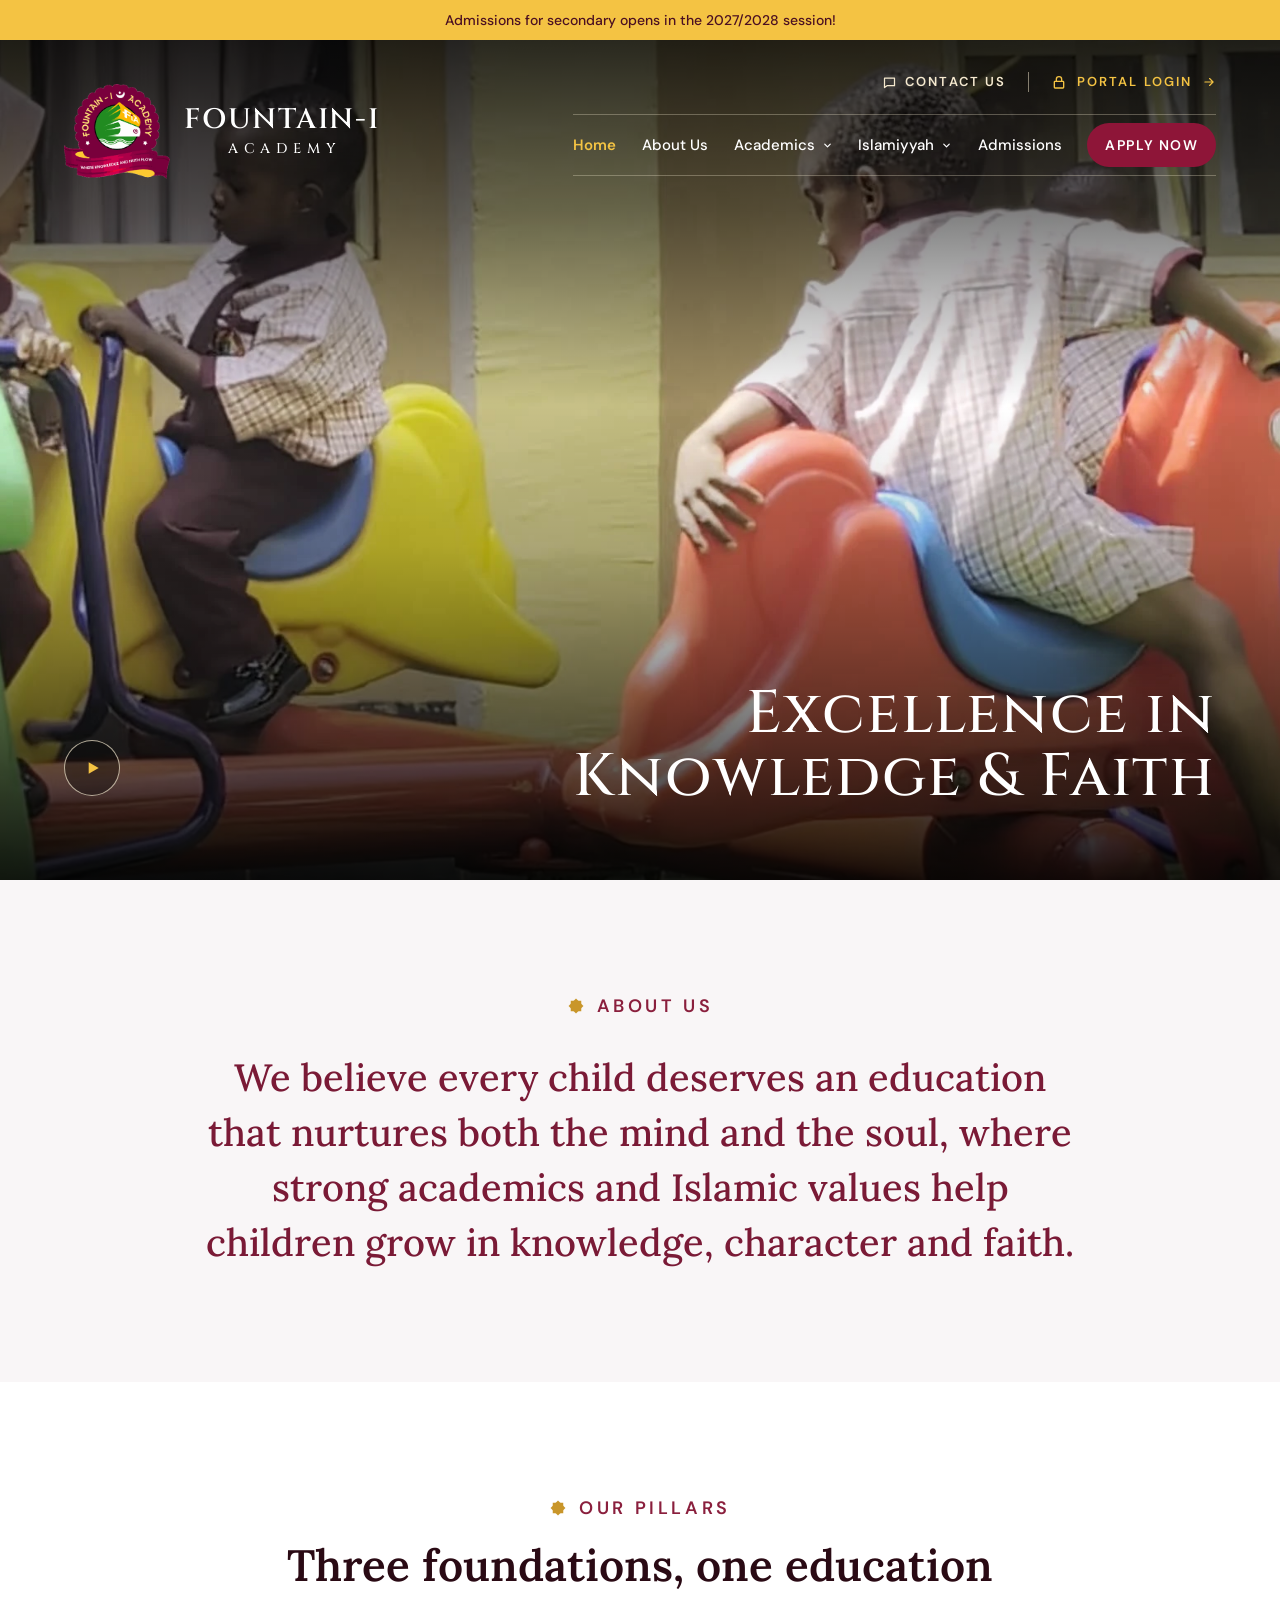
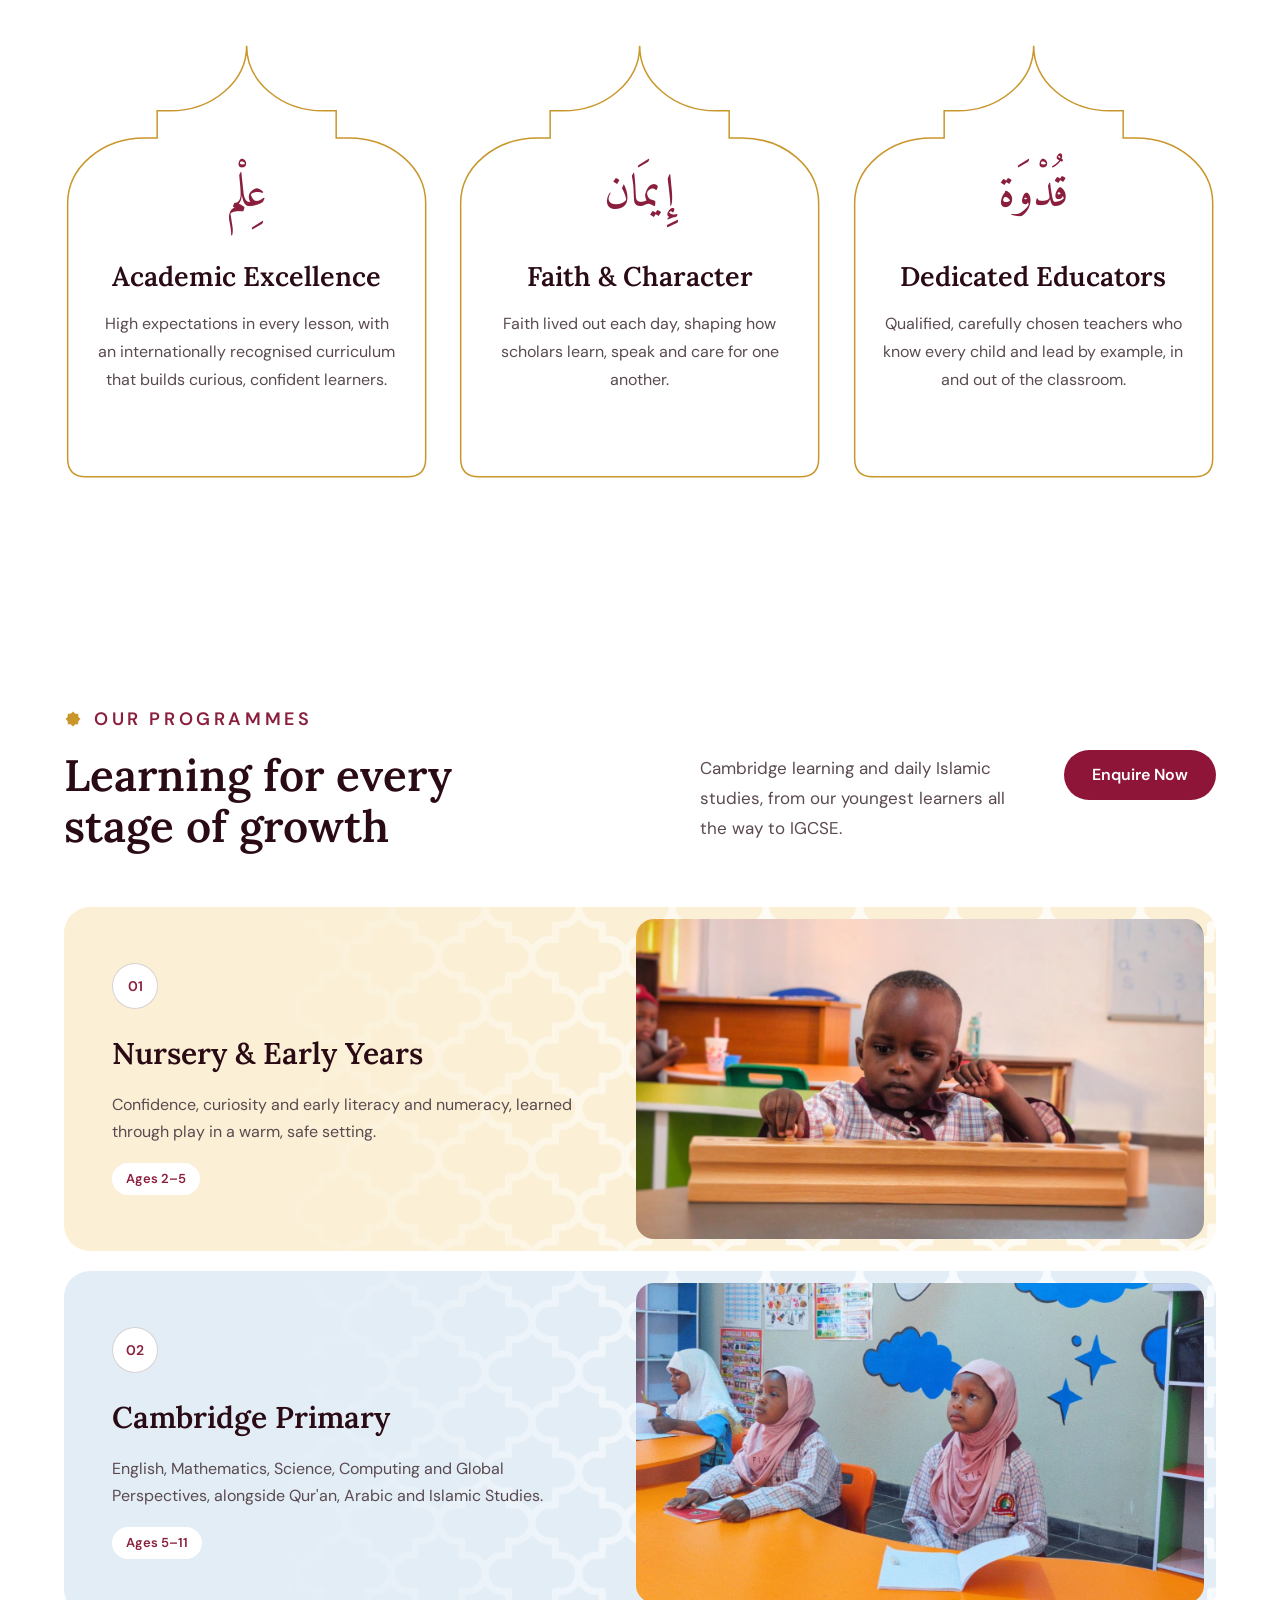
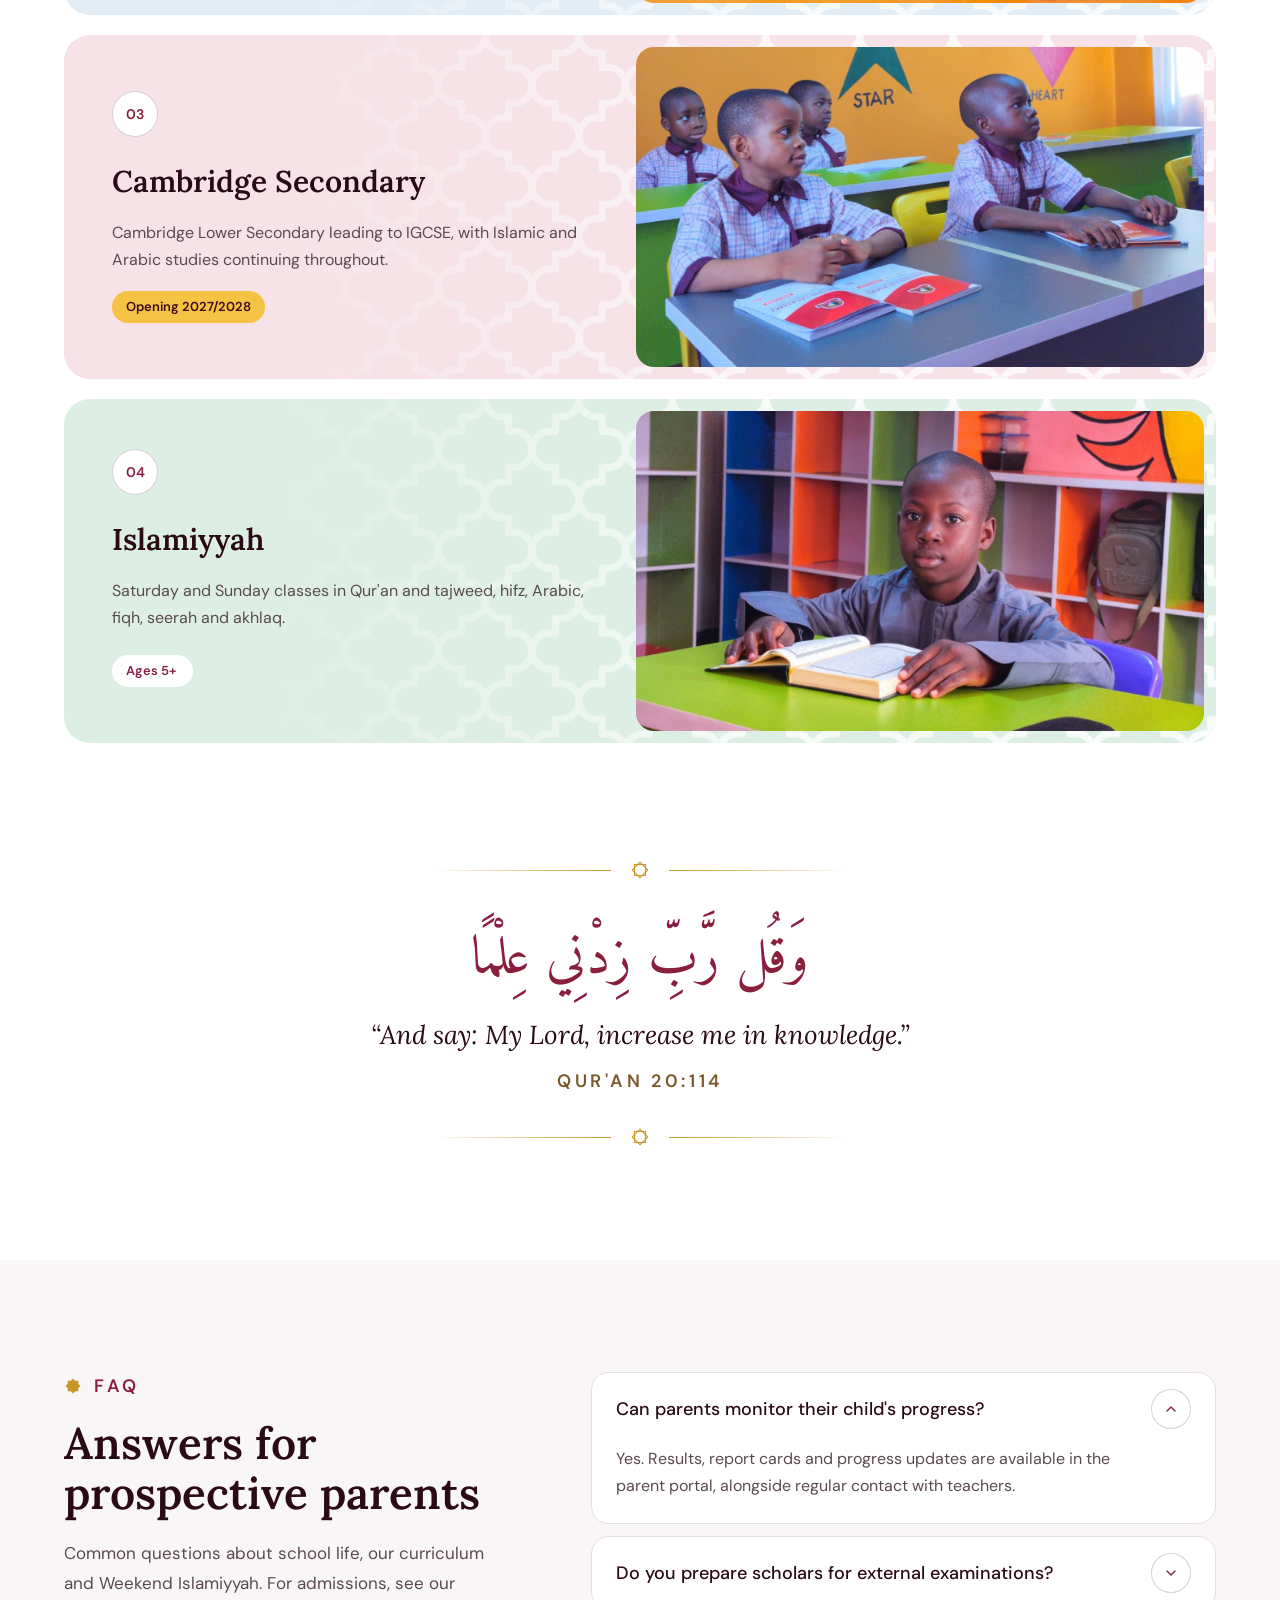
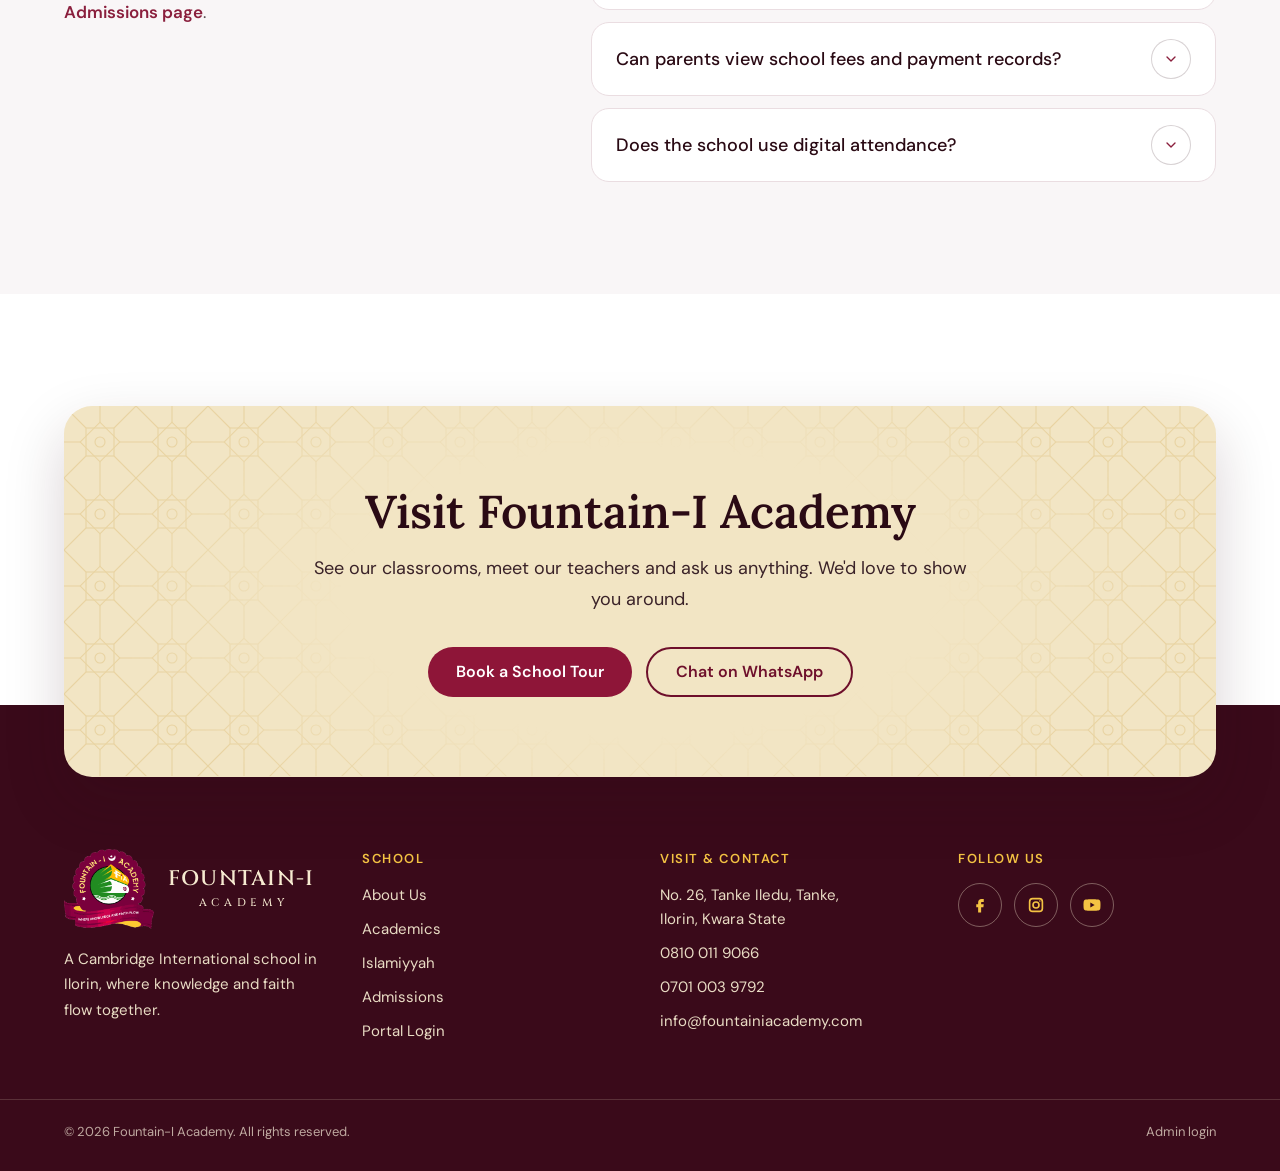
==== index.html @ 5747d359 "Use "scholars" instead of "pupils" across the site Co-Authored-By: Claude Opus 5.5 <noreply@anthropi" ====
<!doctype html>
<html lang="en">
<head>
<meta charset="utf-8">
<meta name="viewport" content="width=device-width, initial-scale=1">
<title>Fountain-I Academy | Cambridge &amp; Islamic School in Ilorin</title>
<meta name="description" content="A Cambridge International school in Tanke Iledu, Ilorin, where strong academics and Islamic values grow together. Nursery, Primary and Weekend Islamiyyah, with Secondary opening in 2027/2028.">
<meta property="og:title" content="Fountain-I Academy | Cambridge &amp; Islamic School in Ilorin">
<meta property="og:description" content="A Cambridge International school in Tanke Iledu, Ilorin, where strong academics and Islamic values grow together. Nursery, Primary and Weekend Islamiyyah, with Secondary opening in 2027/2028.">
<meta property="og:image" content="assets/img/og.jpg?v=8ab960b6">
<meta name="theme-color" content="#3A0A1A">
<link rel="icon" type="image/png" href="assets/img/favicon.png?v=2ff5b57e">
<link rel="preconnect" href="https://fonts.googleapis.com"><link rel="preconnect" href="https://fonts.gstatic.com" crossorigin><link href="https://fonts.googleapis.com/css2?family=Amiri:wght@400;700&amp;family=Cinzel:wght@500;600&amp;family=DM+Sans:wght@400;500;600&amp;family=Lora:ital,wght@0,500;0,600;1,500&amp;display=swap" rel="stylesheet">
<link rel="stylesheet" href="css/styles.css?v=ddf96d75">
</head>
<body>
<a class="skip" href="#main">Skip to content</a>
<div style="width:100%;font-size:17px;line-height:1.6">

<section class="hero" style="min-height:880px;display:flex;flex-direction:column">

<img fetchpriority="high" src="assets/img/hero.webp?v=c8df2e27" alt="Fountain-I Academy scholars playing in the school playground" style="position:absolute;inset:0;width:100%;height:100%;object-fit:cover;object-position:center 40%">
<video class="hero-gif" data-src="assets/video/hero.mp4?v=59853155" muted loop playsinline preload="none" aria-hidden="true" style="position:absolute;inset:0;width:100%;height:100%;object-fit:cover;object-position:center 40%"></video>
<div style="position:absolute;inset:0;background:linear-gradient(180deg,rgba(0,0,0,.88) 0%,rgba(0,0,0,.5) 24%,rgba(0,0,0,0) 46%,rgba(0,0,0,.12) 62%,rgba(0,0,0,.88) 100%)"></div>

<div class="topstrip" style="position:relative;background:#F4C343;color:#4B1022;font-size:14px;font-weight:500;padding:9px 16px;text-align:center">Admissions for secondary opens in the 2027/2028 session!</div>

<header class="site-header" style="position:relative">
<div style="max-width:1600px;margin:0 auto;padding:22px clamp(24px,5vw,80px) 0;box-sizing:border-box;display:flex;flex-wrap:wrap;align-items:center;justify-content:space-between;gap:24px 56px">
<a href="index.html" aria-label="Fountain-I Academy home" class="brand" style="display:flex;align-items:center;gap:20px;flex:0 0 auto;text-decoration:none;position:relative;top:12px">
<img src="assets/img/logo.webp?v=bb27b5d8" alt="" style="height:120px;width:auto;display:block">
<span style="display:flex;flex-direction:column;align-items:center;font-family:'Cinzel',serif;line-height:1;color:#ffffff"><span style="font-size:34px;font-weight:600;letter-spacing:.06em">FOUNTAIN-I</span><span style="font-size:17px;font-weight:500;letter-spacing:.42em;margin:10px -.42em 0 0">ACADEMY</span></span>
</a>
<div class="hdr-right" style="flex:0 1 auto;min-width:0;display:flex;flex-direction:column">
<div style="display:flex;justify-content:flex-end;align-items:center;gap:22px">
<a href="admissions.html" style="display:inline-flex;align-items:center;gap:8px;min-height:40px;color:#F6EAD0;text-decoration:none;font-size:13px;font-weight:600;letter-spacing:.16em;text-transform:uppercase"><svg width="15" height="15" viewBox="0 0 24 24" fill="none" stroke="#F6EAD0" stroke-width="2" stroke-linecap="round" stroke-linejoin="round"><path d="M4 5h16v12H8l-4 3z"></path></svg>Contact Us</a>
<span style="width:1px;height:20px;background:rgba(246,234,208,.5)"></span>
<a href="#portal" data-portal style="display:inline-flex;align-items:center;gap:10px;min-height:40px;color:#F4C343;text-decoration:none;font-size:13px;font-weight:600;letter-spacing:.16em;text-transform:uppercase"><svg width="16" height="16" viewBox="0 0 24 24" fill="none" stroke="#F4C343" stroke-width="2" stroke-linecap="round"><rect x="5" y="11" width="14" height="10" rx="1"></rect><path d="M8 11V8a4 4 0 0 1 8 0v3"></path></svg>Portal Login<svg width="14" height="14" viewBox="0 0 24 24" fill="none" stroke="#F4C343" stroke-width="2" stroke-linecap="round" stroke-linejoin="round"><path d="M5 12h14M13 6l6 6-6 6"></path></svg></a>
</div>
<div style="width:100%;height:1px;background:rgba(246,234,208,.3);margin:12px 0 0"></div>
<nav class="mnav" aria-label="Main" style="display:flex;flex-wrap:wrap;justify-content:flex-end;align-items:center;gap:4px 40px;padding:6px 0">
<a href="index.html" aria-current="page" style="color:#F4C343;font-weight:600;font-size:17px">Home</a>
<a href="about.html" style="font-size:17px">About Us</a>
<div class="dd"><a href="academics.html" style="font-size:17px">Academics<svg width="11" height="11" viewBox="0 0 24 24" fill="none" stroke="currentColor" stroke-width="2.6" stroke-linecap="round" stroke-linejoin="round"><path d="M6 9l6 6 6-6"></path></svg></a><div class="dd-menu"><div><a href="academics.html#curriculum">Our Curriculum</a><a href="academics.html#early">Early Years</a><a href="academics.html#primary">Cambridge Primary</a><a href="academics.html#secondary">Cambridge Secondary</a><a href="academics.html#glance">Subjects at a Glance</a></div></div></div>
<div class="dd"><a href="islamiyyah.html" style="font-size:17px">Islamiyyah<svg width="11" height="11" viewBox="0 0 24 24" fill="none" stroke="currentColor" stroke-width="2.6" stroke-linecap="round" stroke-linejoin="round"><path d="M6 9l6 6 6-6"></path></svg></a><div class="dd-menu"><div><a href="islamiyyah.html#overview">Overview &amp; Curriculum</a><a href="islamiyyah.html#times">Times &amp; Levels</a><a href="islamiyyah.html#register">Register Your Child</a><a href="islamiyyah.html#faq">FAQs</a></div></div></div>
<a href="admissions.html" style="font-size:17px">Admissions</a>
<a href="admissions.html" style="display:inline-flex;align-items:center;min-height:44px;padding:0 24px;border-radius:999px;background:#8E1538;color:#ffffff;font-size:15px;font-weight:600;letter-spacing:.1em;text-transform:uppercase;border-bottom:none">Apply Now</a>
</nav>
<div style="width:100%;height:1px;background:rgba(246,234,208,.3)"></div>
</div>
</div>
<button class="menu-btn" type="button" aria-expanded="false" aria-controls="mobile-menu" aria-label="Open menu"><span></span><span></span><span></span></button>
<div class="mobile-menu" id="mobile-menu" hidden>
<nav aria-label="Mobile">
<a href="index.html">Home</a>
<a href="about.html">About Us</a>
<details><summary>Academics</summary>
<a href="academics.html">Academics overview</a>
<a href="academics.html#early">Early Years</a>
<a href="academics.html#primary">Cambridge Primary</a>
<a href="academics.html#secondary">Cambridge Secondary</a>
<a href="academics.html#glance">Subjects at a Glance</a>
</details>
<details><summary>Islamiyyah</summary>
<a href="islamiyyah.html">Weekend Islamiyyah</a>
<a href="islamiyyah.html#times">Times &amp; Levels</a>
<a href="islamiyyah.html#register">Register Your Child</a>
<a href="islamiyyah.html#faq">FAQs</a>
</details>
<a href="admissions.html">Admissions</a>
<a href="admissions.html#enquire">Contact Us</a>
</nav>
<div class="mm-foot">
<a class="pill" href="admissions.html" style="background:#8E1538;color:#ffffff">Apply Now</a>
<a class="mm-portal" href="#portal" data-portal>Portal Login →</a>
</div>
</div>
</header>



<div style="flex:1 1 auto"></div>

<div style="position:relative;max-width:1600px;width:100%;margin:0 auto;padding:0 clamp(24px,5vw,80px) 72px;box-sizing:border-box;display:flex;flex-wrap:wrap;align-items:flex-end;justify-content:space-between;gap:24px">
<div aria-hidden="true" class="hero-ctl" style="flex:0 0 auto;margin-bottom:12px;width:56px;height:56px;border-radius:50%;border:1.5px solid rgba(246,234,208,.7);background:rgba(0,0,0,.35);display:flex;align-items:center;justify-content:center;box-sizing:border-box">
<svg class="ic-play" width="20" height="20" viewBox="0 0 24 24" fill="#F4C343"><path d="M8 5l12 7-12 7z"></path></svg>
<svg class="ic-pause" width="20" height="20" viewBox="0 0 24 24" fill="#F4C343"><rect x="6" y="5" width="4" height="14" rx="1"></rect><rect x="14" y="5" width="4" height="14" rx="1"></rect></svg>
</div>
<div style="text-align: right; max-width: 820px; position: relative">

<h1 style="font-family:'Cinzel',serif;font-weight:500;font-size:60px;line-height:1.05;letter-spacing:.03em;margin:0">Excellence in Knowledge &amp; Faith</h1>

</div>
</div>
</section>

<div class="fa" id="main">

<section style="background:#F9F6F7;padding:112px 0;text-align:center">
<div class="fa-wrap" style="max-width:1020px">
<div class="eyebrow"><svg width="18" height="18" viewBox="0 0 24 24" fill="#C9962A"><rect x="5" y="5" width="14" height="14"></rect><rect x="5" y="5" width="14" height="14" transform="rotate(45 12 12)"></rect></svg>About Us</div>
<p style="font-family:'Lora',serif;font-weight:500;font-size:38px;line-height:1.45;color:#7A1A36;margin:26px 0 0">We believe every child deserves an education that nurtures both the mind and the soul, where strong academics and Islamic values help children grow in knowledge, character and faith.</p>
</div>
</section>

<section style="background: #ffffff; padding: 112px 0; position: relative">
<div class="fa-wrap">
<div style="text-align:center;max-width:760px;margin:0 auto 52px">
<div class="eyebrow"><svg width="18" height="18" viewBox="0 0 24 24" fill="#C9962A"><rect x="5" y="5" width="14" height="14"></rect><rect x="5" y="5" width="14" height="14" transform="rotate(45 12 12)"></rect></svg>Our Pillars</div>
<h2 class="h2">Three foundations, one education</h2>
</div>
<div style="display:grid;grid-template-columns:repeat(auto-fit,minmax(max(290px,calc((100% - 56px)/3)),1fr));gap:28px">
<article class="mihrab" style="background:transparent;aspect-ratio:5/6;padding:20% 32px 48px;box-sizing:border-box;text-align:center;display:flex;flex-direction:column;align-items:center;justify-content:center"><svg class="mh" aria-hidden="true" viewBox="0 0 100 120" preserveAspectRatio="none"><path d="M1 114 L1 44.14 A21 17.85 0 0 1 22 26.29 L25.5 26.29 L25.5 18.85 L29 18.85 A21 17.85 0 0 0 50 1 A21 17.85 0 0 0 71 18.85 L74.5 18.85 L74.5 26.29 L78 26.29 A21 17.85 0 0 1 99 44.14 L99 114 Q99 119 94 119 L6 119 Q1 119 1 114Z" fill="none" stroke="#C9962A" stroke-width="1.5" vector-effect="non-scaling-stroke"></path></svg>
<div class="ar" style="font-size:46px;line-height:1.8;color:#8A1F3D;margin-bottom:18px">عِلْم</div>


<h3 style="font-family:'Lora',serif;font-size:27px;font-weight:600;margin:0 0 12px;color:#2A0A14">Academic Excellence</h3>
<p style="margin:0;font-size:16px;line-height:1.75;color:#5A4A4F">High expectations in every lesson, with an internationally recognised curriculum that builds curious, confident learners.</p>
</article>
<article class="mihrab" style="background:transparent;aspect-ratio:5/6;padding:20% 32px 48px;box-sizing:border-box;text-align:center;display:flex;flex-direction:column;align-items:center;justify-content:center"><svg class="mh" aria-hidden="true" viewBox="0 0 100 120" preserveAspectRatio="none"><path d="M1 114 L1 44.14 A21 17.85 0 0 1 22 26.29 L25.5 26.29 L25.5 18.85 L29 18.85 A21 17.85 0 0 0 50 1 A21 17.85 0 0 0 71 18.85 L74.5 18.85 L74.5 26.29 L78 26.29 A21 17.85 0 0 1 99 44.14 L99 114 Q99 119 94 119 L6 119 Q1 119 1 114Z" fill="none" stroke="#C9962A" stroke-width="1.5" vector-effect="non-scaling-stroke"></path></svg>
<div class="ar" style="font-size:46px;line-height:1.8;color:#8A1F3D;margin-bottom:18px">إِيمَان</div>


<h3 style="font-family:'Lora',serif;font-size:27px;font-weight:600;margin:0 0 12px;color:#2A0A14">Faith &amp; Character</h3>
<p style="margin:0;font-size:16px;line-height:1.75;color:#5A4A4F">Faith lived out each day, shaping how scholars learn, speak and care for one another.</p>
</article>
<article class="mihrab" style="background:transparent;aspect-ratio:5/6;padding:20% 32px 48px;box-sizing:border-box;text-align:center;display:flex;flex-direction:column;align-items:center;justify-content:center"><svg class="mh" aria-hidden="true" viewBox="0 0 100 120" preserveAspectRatio="none"><path d="M1 114 L1 44.14 A21 17.85 0 0 1 22 26.29 L25.5 26.29 L25.5 18.85 L29 18.85 A21 17.85 0 0 0 50 1 A21 17.85 0 0 0 71 18.85 L74.5 18.85 L74.5 26.29 L78 26.29 A21 17.85 0 0 1 99 44.14 L99 114 Q99 119 94 119 L6 119 Q1 119 1 114Z" fill="none" stroke="#C9962A" stroke-width="1.5" vector-effect="non-scaling-stroke"></path></svg>
<div class="ar" style="font-size:46px;line-height:1.8;color:#8A1F3D;margin-bottom:18px">قُدْوَة</div>


<h3 style="font-family:'Lora',serif;font-size:27px;font-weight:600;margin:0 0 12px;color:#2A0A14">Dedicated Educators</h3>
<p style="margin:0;font-size:16px;line-height:1.75;color:#5A4A4F">Qualified, carefully chosen teachers who know every child and lead by example, in and out of the classroom.</p>
</article>
</div>
</div>
</section>

<section style="background:#ffffff;padding:112px 0">
<div class="fa-wrap">
<div class="eyebrow"><svg width="18" height="18" viewBox="0 0 24 24" fill="#C9962A"><rect x="5" y="5" width="14" height="14"></rect><rect x="5" y="5" width="14" height="14" transform="rotate(45 12 12)"></rect></svg>Our Programmes</div>
<div style="display:flex;flex-wrap:wrap;gap:24px 56px;align-items:flex-start;margin:14px 0 56px">
<h2 class="h2" style="flex:0 1 auto;width:max-content;max-width:580px;min-width:0;margin:0">Learning for every stage of growth</h2>
<div style="flex:1 1 300px;min-width:0;display:flex;justify-content:center">
<p style="margin:0;padding-top:4px;max-width:400px;font-size:17px;line-height:1.75;color:#5A4A4F">Cambridge learning and daily Islamic studies, from our youngest learners all the way to IGCSE.</p>
</div>
<div style="flex:0 0 auto;display:flex;justify-content:flex-end">
<a class="pill" href="admissions.html" style="background:#8E1538;color:#ffffff">Enquire Now</a>
</div>
</div>

<div style="display:flex;flex-direction:column;gap:20px">

<article class="prog" style="background:#FBF0D6;border-radius:26px;padding:12px;display:flex;flex-wrap:wrap;gap:12px"><svg class="lat" aria-hidden="true"><defs><pattern id="latMa1" width="52" height="56" patternUnits="userSpaceOnUse" patternTransform="scale(1.8)"><path d="M26 0 A10 10 0 0 0 36 10 L39 10 L39 18 L42 18 A10 10 0 0 1 52 28 M26 56 A10 10 0 0 1 36 46 L39 46 L39 38 L42 38 A10 10 0 0 0 52 28 M26 56 A10 10 0 0 0 16 46 L13 46 L13 38 L10 38 A10 10 0 0 1 0 28 M26 0 A10 10 0 0 1 16 10 L13 10 L13 18 L10 18 A10 10 0 0 0 0 28 M0 -28 A10 10 0 0 0 10 -18 L13 -18 L13 -10 L16 -10 A10 10 0 0 1 26 0 M0 28 A10 10 0 0 1 10 18 L13 18 L13 10 L16 10 A10 10 0 0 0 26 0 M0 28 A10 10 0 0 0 -10 18 L-13 18 L-13 10 L-16 10 A10 10 0 0 1 -26 0 M0 -28 A10 10 0 0 1 -10 -18 L-13 -18 L-13 -10 L-16 -10 A10 10 0 0 0 -26 0 M52 -28 A10 10 0 0 0 62 -18 L65 -18 L65 -10 L68 -10 A10 10 0 0 1 78 0 M52 28 A10 10 0 0 1 62 18 L65 18 L65 10 L68 10 A10 10 0 0 0 78 0 M52 28 A10 10 0 0 0 42 18 L39 18 L39 10 L36 10 A10 10 0 0 1 26 0 M52 -28 A10 10 0 0 1 42 -18 L39 -18 L39 -10 L36 -10 A10 10 0 0 0 26 0 M0 28 A10 10 0 0 0 10 38 L13 38 L13 46 L16 46 A10 10 0 0 1 26 56 M0 84 A10 10 0 0 1 10 74 L13 74 L13 66 L16 66 A10 10 0 0 0 26 56 M0 84 A10 10 0 0 0 -10 74 L-13 74 L-13 66 L-16 66 A10 10 0 0 1 -26 56 M0 28 A10 10 0 0 1 -10 38 L-13 38 L-13 46 L-16 46 A10 10 0 0 0 -26 56 M52 28 A10 10 0 0 0 62 38 L65 38 L65 46 L68 46 A10 10 0 0 1 78 56 M52 84 A10 10 0 0 1 62 74 L65 74 L65 66 L68 66 A10 10 0 0 0 78 56 M52 84 A10 10 0 0 0 42 74 L39 74 L39 66 L36 66 A10 10 0 0 1 26 56 M52 28 A10 10 0 0 1 42 38 L39 38 L39 46 L36 46 A10 10 0 0 0 26 56" fill="none" stroke="#ffffff" stroke-width="4" stroke-linejoin="round"></path></pattern></defs><rect width="100%" height="100%" fill="url(#latMa1)"></rect></svg>
<div style="flex:1 1 420px;min-width:0;padding:32px 36px;display:flex;flex-direction:column;justify-content:center;gap:14px">
<span style="width:46px;height:46px;border:1px solid rgba(42,10,20,.18);background:#ffffff;border-radius:50%;display:flex;align-items:center;justify-content:center;font-size:14px;font-weight:600;color:#8A1F3D">01</span>
<h3 style="font-family:'Lora',serif;font-size:30px;font-weight:600;margin:6px 0 0;color:#2A0A14">Nursery &amp; Early Years</h3>
<p style="margin:0;font-size:16px;line-height:1.7;color:#5A4A4F;max-width:520px">Confidence, curiosity and early literacy and numeracy, learned through play in a warm, safe setting.</p>
<div style="display:flex;flex-wrap:wrap;align-items:center;gap:8px 20px;margin-top:4px">
<span class="chip" style="background:#ffffff;color:#8A1F3D">Ages 2–5</span>

</div>
</div>
<img loading="lazy" decoding="async" src="assets/img/nursery.webp?v=168eaf77" alt="A nursery scholar working with a wooden learning toy" style="flex:1 1 440px;min-width:0;height:clamp(300px,25vw,420px);object-fit:cover;border-radius:18px;display:block">
</article>

<article class="prog" style="background:#E2EDF6;border-radius:26px;padding:12px;display:flex;flex-wrap:wrap;gap:12px"><svg class="lat" aria-hidden="true"><defs><pattern id="latMa2" width="52" height="56" patternUnits="userSpaceOnUse" patternTransform="scale(1.8)"><path d="M26 0 A10 10 0 0 0 36 10 L39 10 L39 18 L42 18 A10 10 0 0 1 52 28 M26 56 A10 10 0 0 1 36 46 L39 46 L39 38 L42 38 A10 10 0 0 0 52 28 M26 56 A10 10 0 0 0 16 46 L13 46 L13 38 L10 38 A10 10 0 0 1 0 28 M26 0 A10 10 0 0 1 16 10 L13 10 L13 18 L10 18 A10 10 0 0 0 0 28 M0 -28 A10 10 0 0 0 10 -18 L13 -18 L13 -10 L16 -10 A10 10 0 0 1 26 0 M0 28 A10 10 0 0 1 10 18 L13 18 L13 10 L16 10 A10 10 0 0 0 26 0 M0 28 A10 10 0 0 0 -10 18 L-13 18 L-13 10 L-16 10 A10 10 0 0 1 -26 0 M0 -28 A10 10 0 0 1 -10 -18 L-13 -18 L-13 -10 L-16 -10 A10 10 0 0 0 -26 0 M52 -28 A10 10 0 0 0 62 -18 L65 -18 L65 -10 L68 -10 A10 10 0 0 1 78 0 M52 28 A10 10 0 0 1 62 18 L65 18 L65 10 L68 10 A10 10 0 0 0 78 0 M52 28 A10 10 0 0 0 42 18 L39 18 L39 10 L36 10 A10 10 0 0 1 26 0 M52 -28 A10 10 0 0 1 42 -18 L39 -18 L39 -10 L36 -10 A10 10 0 0 0 26 0 M0 28 A10 10 0 0 0 10 38 L13 38 L13 46 L16 46 A10 10 0 0 1 26 56 M0 84 A10 10 0 0 1 10 74 L13 74 L13 66 L16 66 A10 10 0 0 0 26 56 M0 84 A10 10 0 0 0 -10 74 L-13 74 L-13 66 L-16 66 A10 10 0 0 1 -26 56 M0 28 A10 10 0 0 1 -10 38 L-13 38 L-13 46 L-16 46 A10 10 0 0 0 -26 56 M52 28 A10 10 0 0 0 62 38 L65 38 L65 46 L68 46 A10 10 0 0 1 78 56 M52 84 A10 10 0 0 1 62 74 L65 74 L65 66 L68 66 A10 10 0 0 0 78 56 M52 84 A10 10 0 0 0 42 74 L39 74 L39 66 L36 66 A10 10 0 0 1 26 56 M52 28 A10 10 0 0 1 42 38 L39 38 L39 46 L36 46 A10 10 0 0 0 26 56" fill="none" stroke="#ffffff" stroke-width="4" stroke-linejoin="round"></path></pattern></defs><rect width="100%" height="100%" fill="url(#latMa2)"></rect></svg>
<div style="flex:1 1 420px;min-width:0;padding:32px 36px;display:flex;flex-direction:column;justify-content:center;gap:14px">
<span style="width:46px;height:46px;border:1px solid rgba(42,10,20,.18);background:#ffffff;border-radius:50%;display:flex;align-items:center;justify-content:center;font-size:14px;font-weight:600;color:#8A1F3D">02</span>
<h3 style="font-family:'Lora',serif;font-size:30px;font-weight:600;margin:6px 0 0;color:#2A0A14">Cambridge Primary</h3>
<p style="margin:0;font-size:16px;line-height:1.7;color:#5A4A4F;max-width:520px">English, Mathematics, Science, Computing and Global Perspectives, alongside Qur'an, Arabic and Islamic Studies.</p>
<div style="display:flex;flex-wrap:wrap;align-items:center;gap:8px 20px;margin-top:4px">
<span class="chip" style="background:#ffffff;color:#8A1F3D">Ages 5–11</span>

</div>
</div>
<img loading="lazy" decoding="async" src="assets/img/primary.webp?v=fa72a1ee" alt="Primary scholars in uniform at their desks during a lesson" style="flex:1 1 440px;min-width:0;height:clamp(300px,25vw,420px);object-fit:cover;border-radius:18px;display:block">
</article>

<article class="prog" style="background:#F6E2E7;border-radius:26px;padding:12px;display:flex;flex-wrap:wrap;gap:12px"><svg class="lat" aria-hidden="true"><defs><pattern id="latMa3" width="52" height="56" patternUnits="userSpaceOnUse" patternTransform="scale(1.8)"><path d="M26 0 A10 10 0 0 0 36 10 L39 10 L39 18 L42 18 A10 10 0 0 1 52 28 M26 56 A10 10 0 0 1 36 46 L39 46 L39 38 L42 38 A10 10 0 0 0 52 28 M26 56 A10 10 0 0 0 16 46 L13 46 L13 38 L10 38 A10 10 0 0 1 0 28 M26 0 A10 10 0 0 1 16 10 L13 10 L13 18 L10 18 A10 10 0 0 0 0 28 M0 -28 A10 10 0 0 0 10 -18 L13 -18 L13 -10 L16 -10 A10 10 0 0 1 26 0 M0 28 A10 10 0 0 1 10 18 L13 18 L13 10 L16 10 A10 10 0 0 0 26 0 M0 28 A10 10 0 0 0 -10 18 L-13 18 L-13 10 L-16 10 A10 10 0 0 1 -26 0 M0 -28 A10 10 0 0 1 -10 -18 L-13 -18 L-13 -10 L-16 -10 A10 10 0 0 0 -26 0 M52 -28 A10 10 0 0 0 62 -18 L65 -18 L65 -10 L68 -10 A10 10 0 0 1 78 0 M52 28 A10 10 0 0 1 62 18 L65 18 L65 10 L68 10 A10 10 0 0 0 78 0 M52 28 A10 10 0 0 0 42 18 L39 18 L39 10 L36 10 A10 10 0 0 1 26 0 M52 -28 A10 10 0 0 1 42 -18 L39 -18 L39 -10 L36 -10 A10 10 0 0 0 26 0 M0 28 A10 10 0 0 0 10 38 L13 38 L13 46 L16 46 A10 10 0 0 1 26 56 M0 84 A10 10 0 0 1 10 74 L13 74 L13 66 L16 66 A10 10 0 0 0 26 56 M0 84 A10 10 0 0 0 -10 74 L-13 74 L-13 66 L-16 66 A10 10 0 0 1 -26 56 M0 28 A10 10 0 0 1 -10 38 L-13 38 L-13 46 L-16 46 A10 10 0 0 0 -26 56 M52 28 A10 10 0 0 0 62 38 L65 38 L65 46 L68 46 A10 10 0 0 1 78 56 M52 84 A10 10 0 0 1 62 74 L65 74 L65 66 L68 66 A10 10 0 0 0 78 56 M52 84 A10 10 0 0 0 42 74 L39 74 L39 66 L36 66 A10 10 0 0 1 26 56 M52 28 A10 10 0 0 1 42 38 L39 38 L39 46 L36 46 A10 10 0 0 0 26 56" fill="none" stroke="#ffffff" stroke-width="4" stroke-linejoin="round"></path></pattern></defs><rect width="100%" height="100%" fill="url(#latMa3)"></rect></svg>
<div style="flex:1 1 420px;min-width:0;padding:32px 36px;display:flex;flex-direction:column;justify-content:center;gap:14px">
<span style="width:46px;height:46px;border:1px solid rgba(42,10,20,.18);background:#ffffff;border-radius:50%;display:flex;align-items:center;justify-content:center;font-size:14px;font-weight:600;color:#8A1F3D">03</span>
<h3 style="font-family:'Lora',serif;font-size:30px;font-weight:600;margin:6px 0 0;color:#2A0A14">Cambridge Secondary</h3>
<p style="margin:0;font-size:16px;line-height:1.7;color:#5A4A4F;max-width:520px">Cambridge Lower Secondary leading to IGCSE, with Islamic and Arabic studies continuing throughout.</p>
<div style="display:flex;flex-wrap:wrap;align-items:center;gap:8px 20px;margin-top:4px">
<span class="chip" style="background:#F4C343;color:#3A0A1A">Opening 2027/2028</span>

</div>
</div>
<img loading="lazy" decoding="async" src="assets/img/secondary.webp?v=475064dc" alt="Scholars in uniform at their desks, listening to a lesson" style="flex:1 1 440px;min-width:0;height:clamp(300px,25vw,420px);object-fit:cover;border-radius:18px;display:block">
</article>

<article class="prog" style="background:#DDEFE5;border-radius:26px;padding:12px;display:flex;flex-wrap:wrap;gap:12px"><svg class="lat" aria-hidden="true"><defs><pattern id="latMa4" width="52" height="56" patternUnits="userSpaceOnUse" patternTransform="scale(1.8)"><path d="M26 0 A10 10 0 0 0 36 10 L39 10 L39 18 L42 18 A10 10 0 0 1 52 28 M26 56 A10 10 0 0 1 36 46 L39 46 L39 38 L42 38 A10 10 0 0 0 52 28 M26 56 A10 10 0 0 0 16 46 L13 46 L13 38 L10 38 A10 10 0 0 1 0 28 M26 0 A10 10 0 0 1 16 10 L13 10 L13 18 L10 18 A10 10 0 0 0 0 28 M0 -28 A10 10 0 0 0 10 -18 L13 -18 L13 -10 L16 -10 A10 10 0 0 1 26 0 M0 28 A10 10 0 0 1 10 18 L13 18 L13 10 L16 10 A10 10 0 0 0 26 0 M0 28 A10 10 0 0 0 -10 18 L-13 18 L-13 10 L-16 10 A10 10 0 0 1 -26 0 M0 -28 A10 10 0 0 1 -10 -18 L-13 -18 L-13 -10 L-16 -10 A10 10 0 0 0 -26 0 M52 -28 A10 10 0 0 0 62 -18 L65 -18 L65 -10 L68 -10 A10 10 0 0 1 78 0 M52 28 A10 10 0 0 1 62 18 L65 18 L65 10 L68 10 A10 10 0 0 0 78 0 M52 28 A10 10 0 0 0 42 18 L39 18 L39 10 L36 10 A10 10 0 0 1 26 0 M52 -28 A10 10 0 0 1 42 -18 L39 -18 L39 -10 L36 -10 A10 10 0 0 0 26 0 M0 28 A10 10 0 0 0 10 38 L13 38 L13 46 L16 46 A10 10 0 0 1 26 56 M0 84 A10 10 0 0 1 10 74 L13 74 L13 66 L16 66 A10 10 0 0 0 26 56 M0 84 A10 10 0 0 0 -10 74 L-13 74 L-13 66 L-16 66 A10 10 0 0 1 -26 56 M0 28 A10 10 0 0 1 -10 38 L-13 38 L-13 46 L-16 46 A10 10 0 0 0 -26 56 M52 28 A10 10 0 0 0 62 38 L65 38 L65 46 L68 46 A10 10 0 0 1 78 56 M52 84 A10 10 0 0 1 62 74 L65 74 L65 66 L68 66 A10 10 0 0 0 78 56 M52 84 A10 10 0 0 0 42 74 L39 74 L39 66 L36 66 A10 10 0 0 1 26 56 M52 28 A10 10 0 0 1 42 38 L39 38 L39 46 L36 46 A10 10 0 0 0 26 56" fill="none" stroke="#ffffff" stroke-width="4" stroke-linejoin="round"></path></pattern></defs><rect width="100%" height="100%" fill="url(#latMa4)"></rect></svg>
<div style="flex:1 1 420px;min-width:0;padding:32px 36px;display:flex;flex-direction:column;justify-content:center;gap:14px">
<span style="width:46px;height:46px;border:1px solid rgba(42,10,20,.18);background:#ffffff;border-radius:50%;display:flex;align-items:center;justify-content:center;font-size:14px;font-weight:600;color:#8A1F3D">04</span>
<div style="margin-top:6px">

<h3 style="font-family:'Lora',serif;font-size:30px;font-weight:600;margin:0;color:#2A0A14">Islamiyyah</h3>
</div>
<p style="margin:0;font-size:16px;line-height:1.7;color:#5A4A4F;max-width:520px">Saturday and Sunday classes in Qur'an and tajweed, hifz, Arabic, fiqh, seerah and akhlaq.</p>
<div style="display:flex;flex-wrap:wrap;align-items:center;gap:8px 20px;margin-top:4px">
<span class="chip" style="background:#ffffff;color:#8A1F3D">Ages 5+&nbsp;</span>
<a class="link" href="islamiyyah.html"></a>
</div>
</div>
<img loading="lazy" decoding="async" src="assets/img/islamiyyah.webp?v=fafac83c" alt="A scholar reading the Qur'an at his desk" style="flex:1 1 440px;min-width:0;height:clamp(300px,25vw,420px);object-fit:cover;border-radius:18px;display:block">
</article>

</div>
</div>
</section>

<section style="padding: 0; text-align: center; background-color: #ffffff">
<div class="fa-wrap" style="max-width:900px;padding-top:4px;padding-bottom:112px">
<div aria-hidden="true" style="display:flex;align-items:center;gap:18px;max-width:420px;margin:0 auto 36px"><span style="flex:1;height:1px;background:linear-gradient(90deg,rgba(201,150,42,0),#C9962A)"></span><svg width="22" height="22" viewBox="0 0 24 24" fill="none" stroke="#C9962A" stroke-width="1.2"><rect x="6" y="6" width="12" height="12"></rect><rect x="6" y="6" width="12" height="12" transform="rotate(45 12 12)"></rect></svg><span style="flex:1;height:1px;background:linear-gradient(90deg,#C9962A,rgba(201,150,42,0))"></span></div>
<div class="ar" style="font-size:54px;line-height:1.6;color:#8A1F3D;direction:rtl">وَقُل رَّبِّ زِدْنِي عِلْمًا</div>
<p style="font-family:'Lora',serif;font-style:italic;font-size:26px;margin:10px 0 12px;color:#2A0A14">“And say: My Lord, increase me in knowledge.”</p>
<div class="eyebrow" style="color:#7A5A2A">Qur'an 20:114</div>
<div aria-hidden="true" style="display:flex;align-items:center;gap:18px;max-width:420px;margin:30px auto 0"><span style="flex:1;height:1px;background:linear-gradient(90deg,rgba(201,150,42,0),#C9962A)"></span><svg width="22" height="22" viewBox="0 0 24 24" fill="none" stroke="#C9962A" stroke-width="1.2"><rect x="6" y="6" width="12" height="12"></rect><rect x="6" y="6" width="12" height="12" transform="rotate(45 12 12)"></rect></svg><span style="flex:1;height:1px;background:linear-gradient(90deg,#C9962A,rgba(201,150,42,0))"></span></div>
</div>
</section>

<section style="background:#F9F6F7;padding:112px 0">
<div class="fa-wrap" style="display:flex;flex-wrap:wrap;gap:40px 72px;align-items:flex-start">
<div style="flex:1 1 380px;min-width:0">
<div class="eyebrow"><svg width="18" height="18" viewBox="0 0 24 24" fill="#C9962A"><rect x="5" y="5" width="14" height="14"></rect><rect x="5" y="5" width="14" height="14" transform="rotate(45 12 12)"></rect></svg>FAQ</div>
<h2 class="h2">Answers for prospective parents</h2>
<p style="margin:20px 0 24px;font-size:17px;line-height:1.75;color:#5A4A4F;max-width:440px">Common questions about school life, our curriculum and Weekend Islamiyyah. For admissions, see our <a class="link" href="admissions.html#faq" style="min-height:auto;display:inline">Admissions page</a>.</p>

</div>
<div class="faq" style="flex:1.4 1 520px;min-width:0;display:flex;flex-direction:column;gap:12px">
<details open><summary>Can parents monitor their child's progress?<span class="chev"><svg width="16" height="16" viewBox="0 0 24 24" fill="none" stroke="#8A1F3D" stroke-width="2" stroke-linecap="round" stroke-linejoin="round"><path d="M6 9l6 6 6-6"></path></svg></span></summary><p>Yes. Results, report cards and progress updates are available in the parent portal, alongside regular contact with teachers.</p></details>
<details><summary>Do you prepare scholars for external examinations?<span class="chev"><svg width="16" height="16" viewBox="0 0 24 24" fill="none" stroke="#8A1F3D" stroke-width="2" stroke-linecap="round" stroke-linejoin="round"><path d="M6 9l6 6 6-6"></path></svg></span></summary><p>Yes. Scholars follow the Cambridge pathway towards IGCSE, and Secondary scholars will also be prepared for WAEC and NECO.</p></details>
<details><summary>Can parents view school fees and payment records?<span class="chev"><svg width="16" height="16" viewBox="0 0 24 24" fill="none" stroke="#8A1F3D" stroke-width="2" stroke-linecap="round" stroke-linejoin="round"><path d="M6 9l6 6 6-6"></path></svg></span></summary><p>Yes. Fees and payment records are available to parents through the portal.</p></details>
<details><summary>Does the school use digital attendance?<span class="chev"><svg width="16" height="16" viewBox="0 0 24 24" fill="none" stroke="#8A1F3D" stroke-width="2" stroke-linecap="round" stroke-linejoin="round"><path d="M6 9l6 6 6-6"></path></svg></span></summary><p>Yes. Attendance is recorded digitally each day and parents can view it in the portal.</p></details>
</div>
</div>
</section>

<section style="position:relative;z-index:2;background:transparent;padding:112px 0 0;display:flow-root;height:auto">
<div class="fa-wrap">
<div style="position:relative;margin-bottom:-72px;overflow:hidden;border-radius:28px;background:#F2E5C4;color:#2A0A14;padding:80px 32px;text-align:center;box-shadow:0 24px 60px rgba(42,10,20,.18)">
<svg aria-hidden="true" style="position:absolute;inset:0;width:100%;height:100%;opacity:.22;-webkit-mask-image:radial-gradient(ellipse 46% 70% at 50% 50%,transparent 55%,#000 100%);mask-image:radial-gradient(ellipse 46% 70% at 50% 50%,transparent 55%,#000 100%)"><defs><pattern id="pk2" width="72" height="72" patternUnits="userSpaceOnUse"><g fill="none" stroke="#C9962A" stroke-width="1.1"><rect x="22" y="22" width="28" height="28"></rect><rect x="22" y="22" width="28" height="28" transform="rotate(45 36 36)"></rect><circle cx="36" cy="36" r="5"></circle><path d="M0 0 L22 22 M72 0 L50 22 M0 72 L22 50 M72 72 L50 50 M36 0 V16.2 M36 72 V55.8 M0 36 H16.2 M72 36 H55.8"></path></g></pattern></defs><rect width="100%" height="100%" fill="url(#pk2)"></rect></svg>
<div style="position:relative;max-width:680px;margin:0 auto">
<h2 style="font-family:'Lora',serif;font-weight:600;font-size:46px;line-height:1.15;margin:0 0 14px;color:#2A0A14">Visit Fountain-I Academy</h2>
<p style="margin:0 0 32px;font-size:18px;line-height:1.7;color:#3A2228">See our classrooms, meet our teachers and ask us anything. We'd love to show you around.</p>
<div style="display:flex;flex-wrap:wrap;gap:14px;justify-content:center">
<a class="pill" href="admissions.html" style="background:#8E1538;color:#ffffff">Book a School Tour</a>
<a class="pill" href="https://wa.me/2348100119066" target="_blank" rel="noopener" style="border:2px solid #6E0F2B;color:#6E0F2B">Chat on WhatsApp</a>
</div>
</div>
</div>
</div>
</section>

<footer class="foot" style="position:relative;background:#3A0A1A;color:#E9DCC4;font-size:15px">

<div class="fa-wrap" style="padding-top:144px;display:grid;grid-template-columns:repeat(auto-fit,minmax(220px,1fr));gap:40px">
<div>
<div style="display:flex;align-items:center;gap:14px"><img loading="lazy" decoding="async" src="assets/img/logo.webp?v=bb27b5d8" alt="" style="height:80px;width:auto;display:block;flex:0 0 auto"><span style="display:flex;flex-direction:column;align-items:center;font-family:'Cinzel',serif;line-height:1;color:#F6EAD0;white-space:nowrap"><span style="font-size:21px;font-weight:600;letter-spacing:.06em">FOUNTAIN-I</span><span style="font-size:11px;font-weight:500;letter-spacing:.42em;margin:7px -.42em 0 0">ACADEMY</span></span></div>
<p style="margin:18px 0 0;line-height:1.7;max-width:300px">A Cambridge International school in Ilorin, where knowledge and faith flow together.</p>
</div>
<div>
<div style="color:#F4C343;font-weight:600;margin-bottom:14px;letter-spacing:.12em;text-transform:uppercase;font-size:13px">School</div>
<div style="display:flex;flex-direction:column;gap:10px">
<a href="about.html">About Us</a>
<a href="academics.html">Academics</a>
<a href="islamiyyah.html">Islamiyyah</a>
<a href="admissions.html">Admissions</a>
<a href="#portal" data-portal>Portal Login</a>
</div>
</div>
<div>
<div style="color:#F4C343;font-weight:600;margin-bottom:14px;letter-spacing:.12em;text-transform:uppercase;font-size:13px">Visit &amp; Contact</div>
<div style="display:flex;flex-direction:column;gap:10px;line-height:1.6">
<span>No. 26, Tanke Iledu, Tanke,<br>Ilorin, Kwara State</span>
<a href="tel:+2348100119066">0810 011 9066</a>
<a href="tel:+2347010039792">0701 003 9792</a>
<a href="mailto:info@fountainiacademy.com">info@fountainiacademy.com</a>
</div>
</div>
<div>
<div style="color:#F4C343;font-weight:600;margin-bottom:14px;letter-spacing:.12em;text-transform:uppercase;font-size:13px">Follow us</div>
<div style="display:flex;gap:12px">
<a href="#" aria-label="Facebook" style="width:44px;height:44px;border:1px solid rgba(233,220,196,.4);border-radius:50%;display:flex;align-items:center;justify-content:center"><svg width="18" height="18" viewBox="0 0 24 24" fill="#F4C343"><path d="M14 8h3V4h-3c-2.8 0-4.5 1.9-4.5 4.6V11H7v4h2.5v7h4v-7h3l.5-4h-3.5V8.8c0-.5.3-.8.5-.8z"></path></svg></a>
<a href="#" aria-label="Instagram" style="width:44px;height:44px;border:1px solid rgba(233,220,196,.4);border-radius:50%;display:flex;align-items:center;justify-content:center"><svg width="18" height="18" viewBox="0 0 24 24" fill="none" stroke="#F4C343" stroke-width="2.2"><rect x="3.5" y="3.5" width="17" height="17" rx="4"></rect><circle cx="12" cy="12" r="4"></circle><circle cx="17.2" cy="6.8" r="1" fill="#F4C343" stroke="none"></circle></svg></a>
<a href="#" aria-label="YouTube" style="width:44px;height:44px;border:1px solid rgba(233,220,196,.4);border-radius:50%;display:flex;align-items:center;justify-content:center"><svg width="20" height="20" viewBox="0 0 24 24" fill="#F4C343"><path d="M22 8.2c-.2-1.6-1-2.6-2.6-2.8C17 5 12 5 12 5s-5 0-7.4.4C3 5.6 2.2 6.6 2 8.2 1.8 9.6 1.8 12 1.8 12s0 2.4.2 3.8c.2 1.6 1 2.6 2.6 2.8C7 19 12 19 12 19s5 0 7.4-.4c1.6-.2 2.4-1.2 2.6-2.8.2-1.4.2-3.8.2-3.8s0-2.4-.2-3.8zM10 15V9l5.2 3z"></path></svg></a>
</div>
</div>
</div>
<div class="fa-wrap" style="margin-top:56px;padding-top:22px;padding-bottom:28px;border-top:1px solid rgba(233,220,196,.18);display:flex;flex-wrap:wrap;justify-content:space-between;gap:12px;font-size:13px;color:#BFA9A0">
<span>© 2026 Fountain-I Academy. All rights reserved.</span>
<a href="#portal" data-portal style="color:#BFA9A0">Admin login</a>
</div>
</footer>

</div>

</div>
<script src="js/main.js?v=318c5aa1" defer></script>
</body>
</html>
---- css/styles.css ----
/* Fountain-I Academy: shared styles extracted from the design */
body{margin:0;background:#ffffff}
a{color:#1f1f1c}
a:hover{color:#55554f}
.ar{font-family:'Amiri',serif;direction:rtl}
.hero{position:relative;overflow:hidden;background:#000000;color:#ffffff;font-family:'DM Sans',system-ui,sans-serif}
.hero-gif{opacity:0;transition:opacity .35s ease}
.hero:hover .hero-gif{opacity:1}
.hero-ctl .ic-pause{display:none}
.hero:hover .hero-ctl .ic-play{display:none}
.hero:hover .hero-ctl .ic-pause{display:block}
.mnav a{color:#ffffff;text-decoration:none;font-size:16px;font-weight:500;padding:12px 0;white-space:nowrap;text-underline-offset:7px;text-decoration-thickness:2px}
.mnav a:hover{color:#ffffff;text-decoration-line:underline;text-decoration-color:#ffffff}
.mnav a[aria-current]{color:#F4C343}
.mnav a[aria-current]:hover{color:#F4C343;text-decoration-color:#F4C343}
.mnav a[style*="background"]{text-decoration:none !important}
.mnav a[style*="background"]:hover{color:#ffffff !important;background:#6E0F2B !important}
.mnav .dd{position:relative;display:flex;align-items:center}
.mnav .dd>a{display:inline-flex;align-items:center;gap:7px}
.mnav .dd>a svg{transition:transform .2s}
.mnav .dd:hover>a svg,.mnav .dd:focus-within>a svg{transform:rotate(180deg)}
.mnav .dd-menu{position:absolute;top:100%;left:-18px;z-index:30;padding-top:10px;opacity:0;visibility:hidden;transform:translateY(6px);transition:opacity .18s,transform .18s,visibility .18s}
.mnav .dd:hover .dd-menu,.mnav .dd:focus-within .dd-menu{opacity:1;visibility:visible;transform:none}
.mnav .dd-menu>div{min-width:250px;background:#ffffff;border-radius:16px;border-top:3px solid #F4C343;box-shadow:0 18px 40px rgba(20,4,10,.28);padding:10px;display:flex;flex-direction:column}
.mnav .dd-menu a{color:#2A0A14 !important;font-size:15px !important;font-weight:500 !important;padding:11px 14px;border-radius:10px;text-decoration:none !important;white-space:nowrap}
.mnav .dd-menu a:hover{background:#F9F6F7;color:#8A1F3D !important}
.fa{font-family:'DM Sans',system-ui,sans-serif;color:#2A1A1F}
.fa-wrap{max-width:1600px;margin:0 auto;padding:0 clamp(24px,5vw,80px);box-sizing:border-box}
.prog{position:relative;overflow:hidden}
.prog>*{position:relative}
.prog>svg.lat{position:absolute;inset:0;width:100%;height:100%;pointer-events:none;opacity:.75;-webkit-mask-image:linear-gradient(90deg,transparent 18%,#000 62%);mask-image:linear-gradient(90deg,transparent 18%,#000 62%)}
.prog.rev>svg.lat{-webkit-mask-image:linear-gradient(270deg,transparent 18%,#000 62%);mask-image:linear-gradient(270deg,transparent 18%,#000 62%)}
.mihrab{position:relative}
.mihrab>svg.mh{position:absolute;inset:0;width:100%;height:100%;overflow:visible;pointer-events:none}
.eyebrow{display:inline-flex;align-items:center;gap:12px;font-size:18px;letter-spacing:.2em;text-transform:uppercase;color:#8A1F3D;font-weight:600}
.h2{font-family:'Lora',serif;font-weight:600;font-size:44px;line-height:1.15;margin:14px 0 0;color:#2A0A14;text-wrap:balance}
.link{display:inline-flex;align-items:center;gap:8px;min-height:44px;color:#8A1F3D;font-weight:600;text-decoration:none}
.link:hover{color:#5E0F27}
.chip{display:inline-flex;align-items:center;min-height:32px;padding:0 14px;border-radius:999px;font-size:13px;font-weight:600}
.pill{display:inline-flex;align-items:center;justify-content:center;min-height:50px;padding:0 28px;border-radius:999px;font-weight:600;text-decoration:none;font-size:16px;font-family:inherit;border:none;cursor:pointer}
.faq details{background:#ffffff;border:1px solid #EADDE1;border-radius:18px;padding:0 24px}
.faq summary{list-style:none;display:flex;align-items:center;justify-content:space-between;gap:16px;min-height:72px;cursor:pointer;font-size:18px;font-weight:500;color:#2A0A14}
.faq summary::-webkit-details-marker{display:none}
.faq .chev{flex:0 0 auto;width:40px;height:40px;border:1px solid rgba(42,10,20,.18);background:#ffffff;border-radius:50%;display:flex;align-items:center;justify-content:center;transition:transform .2s}
.faq details[open] .chev{transform:rotate(180deg)}
.faq details p{margin:0;padding:0 56px 24px 0;font-size:16px;line-height:1.7;color:#5A4A4F}
.foot a{color:#E9DCC4;text-decoration:none}
.foot a:hover{color:#F4C343}
.crumb a{color:#F6EAD0;text-decoration:none}
.crumb a:hover{color:#F4C343}
.body{font-size:17px;line-height:1.75;color:#5A4A4F}
.num{width:46px;height:46px;border:1px solid rgba(42,10,20,.18);background:#ffffff;border-radius:50%;display:flex;align-items:center;justify-content:center;font-size:14px;font-weight:600;color:#8A1F3D;flex:0 0 auto}
.glance{width:100%;border-collapse:collapse;min-width:640px;font-size:16px}
.glance th,.glance td{padding:16px 24px;text-align:center;border-bottom:1px solid #EADDE1}
.glance thead th{background:#F9F6F7;font-size:14px;font-weight:600;color:#2A0A14;letter-spacing:.02em}
.glance tbody th{text-align:left;font-weight:600;color:#2A0A14;font-family:'Lora',serif;font-size:18px}
.glance thead th:first-child{text-align:left}
.glance tbody tr:last-child th,.glance tbody tr:last-child td{border-bottom:none}
.glance td svg{display:inline-block;vertical-align:middle}
.subj{display:inline-flex;align-items:center;min-height:34px;padding:0 14px;border-radius:999px;font-size:14px;font-weight:500;background:#ffffff;border:1px solid #EADDE1;color:#2A0A14}
.orbit{position:relative;width:min(580px,100%);aspect-ratio:1;container-type:inline-size}
.orbit .ring{position:absolute;inset:14%;border:1.5px dashed #C9962A;border-radius:50%;opacity:.7}
.orbit .ring.r2{inset:30%;border-style:solid;opacity:.25}
.orbit .ctr{position:absolute;left:50%;top:50%;width:36cqw;height:36cqw;transform:translate(-50%,-50%);border-radius:50%;background:#8A1F3D;color:#F6EAD0;display:flex;flex-direction:column;align-items:center;justify-content:center;text-align:center;padding:4cqw;box-sizing:border-box;box-shadow:0 18px 40px rgba(138,31,61,.25)}
.orbit .cd{display:none;flex-direction:column;gap:.6cqw}
.orbit .cd strong{font-family:'Lora',serif;font-size:3.6cqw;font-weight:600;color:#ffffff;line-height:1.2}
.orbit .cd span{font-size:2.5cqw;line-height:1.45}
.orbit .cd0{display:flex}
.orbit .spin{list-style:none;margin:0;padding:0;position:absolute;inset:0;pointer-events:none;animation:orb 90s linear infinite}
.orbit .node{position:absolute;left:50%;top:50%;width:27cqw;height:27cqw;margin:-13.5cqw 0 0 -13.5cqw;transform:rotate(var(--a)) translateY(-36cqw) rotate(calc(var(--a)*-1));outline:none;pointer-events:auto}
.orbit .nin{width:100%;height:100%;border-radius:50%;background:#F9F6F7;border:1.5px solid #C9962A;display:flex;flex-direction:column;align-items:center;justify-content:center;gap:.4cqw;text-align:center;animation:orb 90s linear infinite reverse;transition:background .2s,border-color .2s,box-shadow .2s;cursor:default;box-sizing:border-box;padding:1cqw}
.orbit .nin .ar{font-size:3.9cqw;line-height:1.5;color:#8A1F3D}
.orbit .nin .en{font-family:'Lora',serif;font-size:2.7cqw;font-weight:600;color:#2A0A14}
.orbit .node:hover .nin,.orbit .node:focus-visible .nin{background:#ffffff;border-color:#8A1F3D;box-shadow:0 10px 26px rgba(42,10,20,.15)}
.orbit:hover .spin,.orbit:hover .nin,.orbit:focus-within .spin,.orbit:focus-within .nin{animation-play-state:paused}
.orbit:has(.node:hover) .cd0,.orbit:has(.node:focus-visible) .cd0{display:none}
.orbit:has(.node[data-i="1"]:hover) .cd[data-i="1"],.orbit:has(.node[data-i="2"]:hover) .cd[data-i="2"],.orbit:has(.node[data-i="3"]:hover) .cd[data-i="3"],.orbit:has(.node[data-i="4"]:hover) .cd[data-i="4"],.orbit:has(.node[data-i="5"]:hover) .cd[data-i="5"],.orbit:has(.node[data-i="6"]:hover) .cd[data-i="6"],
.orbit:has(.node[data-i="1"]:focus-visible) .cd[data-i="1"],.orbit:has(.node[data-i="2"]:focus-visible) .cd[data-i="2"],.orbit:has(.node[data-i="3"]:focus-visible) .cd[data-i="3"],.orbit:has(.node[data-i="4"]:focus-visible) .cd[data-i="4"],.orbit:has(.node[data-i="5"]:focus-visible) .cd[data-i="5"],.orbit:has(.node[data-i="6"]:focus-visible) .cd[data-i="6"]{display:flex}
@keyframes orb{to{transform:rotate(360deg)}}
@media (prefers-reduced-motion:reduce){.orbit .spin,.orbit .nin{animation:none}}
.row{display:flex;justify-content:space-between;gap:16px;padding:18px 0;border-bottom:1px solid #EFE4E7;font-size:16px}
.row:last-child{border-bottom:none}
.fld{display:flex;flex-direction:column;gap:8px;font-size:14px;font-weight:600;color:#2A0A14}
.fld input,.fld select{min-height:52px;border:1px solid #E2D2D7;border-radius:14px;padding:0 16px;font-size:16px;font-family:inherit;background:#ffffff;color:#2A1A1F;box-sizing:border-box}
.fld input,.fld select,.fld textarea{min-height:52px;border:1px solid #E2D2D7;border-radius:14px;padding:12px 16px;font-size:16px;font-family:inherit;background:#ffffff;color:#2A1A1F;box-sizing:border-box}
.fld textarea{resize:vertical;width:100%;max-width:100%;min-height:140px;max-height:320px}

/* ---------- Production additions (not in the design file) ---------- */
html{scroll-behavior:smooth}
*,*::before,*::after{box-sizing:border-box}
img,video{max-width:100%}
section[id],div[id],article[id]{scroll-margin-top:24px}
.skip{position:absolute;left:-9999px;top:8px;z-index:100;background:#F4C343;color:#2A0A14;padding:10px 16px;border-radius:8px;font:600 15px 'DM Sans',sans-serif}
.skip:focus{left:8px}
:focus-visible{outline:2px solid #F4C343;outline-offset:3px}

/* Hero titles split their lines evenly at every width */
.hero h1{text-wrap:balance}

/* Hero video: tap/click control for touch devices */
.hero.playing .hero-gif{opacity:1}
.hero.playing .hero-ctl .ic-play{display:none}
.hero.playing .hero-ctl .ic-pause{display:block}
.hero-ctl{cursor:pointer}

/* Form feedback */
.form-note{grid-column:1/-1;margin:0;font-size:15px;color:#3A6B3A}
input:invalid:not(:placeholder-shown){border-color:#B3261E}

/* Mobile menu */
.menu-btn{display:none;width:48px;height:48px;border:1.5px solid rgba(246,234,208,.6);border-radius:50%;background:rgba(0,0,0,.25);flex-direction:column;align-items:center;justify-content:center;gap:5px;cursor:pointer;padding:0}
.menu-btn span{display:block;width:20px;height:2px;background:#ffffff;border-radius:2px;transition:transform .2s,opacity .2s}
.menu-btn[aria-expanded="true"] span:nth-child(1){transform:translateY(7px) rotate(45deg)}
.menu-btn[aria-expanded="true"] span:nth-child(2){opacity:0}
.menu-btn[aria-expanded="true"] span:nth-child(3){transform:translateY(-7px) rotate(-45deg)}
.mobile-menu{position:fixed;inset:0;z-index:50;background:#3A0A1A;color:#ffffff;padding:96px 24px 32px;overflow-y:auto;font-family:'DM Sans',system-ui,sans-serif;display:flex;flex-direction:column;justify-content:space-between}
.mobile-menu[hidden]{display:none}
.mobile-menu nav{display:flex;flex-direction:column}
.mobile-menu nav>a,.mobile-menu summary{display:flex;align-items:center;justify-content:space-between;min-height:56px;color:#ffffff;text-decoration:none;font-family:'Lora',serif;font-size:24px;font-weight:600;border-bottom:1px solid rgba(246,234,208,.15);cursor:pointer;list-style:none}
.mobile-menu summary::-webkit-details-marker{display:none}
.mobile-menu summary::after{content:'+';font-family:'DM Sans',sans-serif;color:#F4C343;font-size:26px;font-weight:400}
.mobile-menu details[open] summary::after{content:'–'}
.mobile-menu details a{display:block;padding:12px 0 12px 16px;color:#F6EAD0;text-decoration:none;font-size:17px}
.mobile-menu details[open]{padding-bottom:8px;border-bottom:1px solid rgba(246,234,208,.15)}
.mobile-menu details[open] summary{border-bottom:none}
.mobile-menu a[aria-current]{color:#F4C343}
.mm-foot{display:flex;flex-direction:column;gap:16px;margin-top:32px}
.mm-portal{color:#F4C343;text-decoration:none;font-weight:600;letter-spacing:.12em;text-transform:uppercase;font-size:14px;text-align:center}
body.menu-open{overflow:hidden}
body.menu-open .menu-btn{position:fixed;top:24px;right:24px;z-index:60}

/* ---------- Responsive ---------- */
@media (max-width:1100px){
  .mnav{gap:4px 28px !important}
}
@media (max-width:1100px){
  .site-header .hdr-right{display:none !important}
  .fa div[style*="flex:1 1 300px"][style*="justify-content:center"]{justify-content:flex-start !important}
  .fa div[style*="flex:1 1 300px"] > p{max-width:560px !important}
  #overview .fa-wrap>div:first-child{max-width:680px !important}
  .menu-btn{display:flex}
  .site-header{display:flex;align-items:center;gap:16px;padding-right:clamp(24px,5vw,80px)}
  .site-header>div:first-child{flex:1 1 auto;min-width:0;padding-top:28px !important;padding-bottom:4px}
  .site-header .menu-btn{margin-top:24px}
  .site-header .brand{top:0 !important}
  .site-header .brand img{height:76px !important}
  .site-header .brand>span>span:first-child{font-size:24px !important}
  .site-header .brand>span>span:last-child{font-size:12px !important;margin-top:7px !important}
}
@media (max-width:760px){
  .topstrip{font-size:13px !important;padding:8px 12px !important}
  .hero{min-height:560px !important}
  .hero h1{font-size:clamp(21px,6.3vw,32px) !important;line-height:1.15 !important}
  .hero div:has(>.hero-ctl){flex-wrap:nowrap !important;align-items:flex-end !important;gap:16px !important;padding-bottom:40px !important}
  .hero .hero-ctl{width:46px !important;height:46px !important;margin-bottom:2px !important}
  .hero .ar{font-size:28px !important}
  .site-header .brand{gap:12px !important}
  .site-header .brand img{height:60px !important}
  .site-header .brand>span>span:first-child{font-size:20px !important}
  .fa section[style*="padding:112px 0"],.fa section[style*="padding: 112px 0"]{padding-top:72px !important;padding-bottom:72px !important}
  .fa section[style*="padding:112px 0 0"]{padding-top:72px !important;padding-bottom:0 !important}
  .h2{font-size:32px !important}
  .eyebrow{font-size:14px !important}
  .fa h2[style*="font-size:46px"]{font-size:32px !important}
  .fa p[style*="font-size:38px"]{font-size:26px !important}
  .fa .ar[style*="font-size:54px"]{font-size:36px !important}
  .fa p[style*="font-size:26px"]{font-size:20px !important}
  .fa blockquote p{font-size:22px !important}
  .fa form{padding:24px !important}
  .prog>div{padding:24px 20px !important}
  .faq details p{padding-right:0 !important}
  .faq summary{font-size:16px !important}
  .foot > .fa-wrap:not([style*="border-top"]){padding-top:120px !important}
  .foot > .fa-wrap[style*="border-top"]{margin-top:40px !important}
  .fa [style*="margin-bottom:-72px"]{padding:56px 22px !important}
}

/* Mobile refinements */
@media (max-width:760px){
  /* arch cards: shorter, centred, not full-bleed */
  .mihrab{aspect-ratio:1/1.12 !important;padding:42% 24px 32px !important;justify-content:flex-start !important;max-width:360px;width:100%;margin:0 auto}
  .mihrab .ar{font-size:38px !important;margin-bottom:10px !important}
  .mihrab h3{font-size:23px !important}
  /* programme / stage cards */
  .prog h3{font-size:26px !important}
  /* About vision & mission statements */
  .fa p[style*="font-size:28px"]{font-size:22px !important}
  /* subjects table: tighter so more fits before scrolling */
  .glance{min-width:520px !important;font-size:14px !important}
  .glance th,.glance td{padding:12px 14px !important}
  .glance tbody th{font-size:16px !important}
  /* hover only hint */
  .hover-hint{display:none}
  /* Head portrait */
  #head [style*="max-width:300px"]{max-width:240px !important}
}

/* Mobile buttons: equal width, stacked, primary first */
@media (max-width:760px){
  .fa [style*="margin-bottom:-72px"] div[style*="justify-content:center"]{flex-direction:column !important;align-items:stretch !important;max-width:360px;margin-left:auto;margin-right:auto}
  .fa [style*="margin-bottom:-72px"] .pill{width:100%}
  .fa div[style*="flex:0 0 auto"]:has(>.pill){flex:1 1 100% !important;margin-left:0 !important}
  .fa div[style*="flex:0 0 auto"]>.pill{width:100%}
  .fa form .pill{width:100%}
}



/* Phone orbit: keep the arc, show Arabic only; tap a circle to read it in the centre */
@media (max-width:600px){
  .orbit .nin .en{display:none}
  .orbit .nin .ar{font-size:5.6cqw;line-height:1.4}
  .orbit .ctr{width:40cqw;height:40cqw}
  .orbit .cd strong{font-size:5cqw}
  .orbit .cd span{font-size:3.6cqw}
  .orbit:has(.node:focus) .cd0{display:none}
  .orbit:has(.node[data-i="1"]:focus) .cd[data-i="1"],.orbit:has(.node[data-i="2"]:focus) .cd[data-i="2"],.orbit:has(.node[data-i="3"]:focus) .cd[data-i="3"],
  .orbit:has(.node[data-i="4"]:focus) .cd[data-i="4"],.orbit:has(.node[data-i="5"]:focus) .cd[data-i="5"],.orbit:has(.node[data-i="6"]:focus) .cd[data-i="6"]{display:flex}
  .orbit .node:focus .nin{background:#ffffff;border-color:#8A1F3D;box-shadow:0 10px 26px rgba(42,10,20,.15)}
  .orbit:focus-within .spin,.orbit:focus-within .nin{animation-play-state:paused}
  .tap-hint{display:inline !important}
}
.tap-hint{display:none}

/* Inner hero: Arabic subtitle sits cleanly under the English title on smaller screens */
@media (max-width:1100px){
  .hero div:has(>h1+.ar){flex-direction:column !important;align-items:flex-start !important;gap:10px !important}
  .hero div:has(>h1+.ar)>.ar{margin-left:0 !important;font-size:30px !important;line-height:1.5 !important;opacity:.92}
}
@media (max-width:760px){
  .hero div:has(>h1+.ar)>.ar{font-size:24px !important}
  .hint:not(:has(.tap-hint)){display:none}
}

/* Tablet/laptop: arch cards keep tidy rows (no lone card) and text clears the arch shoulders */
@media (min-width:761px) and (max-width:1100px){
  .fa div[style*="grid-template-columns"]:has(>.mihrab:nth-child(3):last-child){grid-template-columns:repeat(3,minmax(0,1fr)) !important;gap:20px !important}
  .fa div[style*="grid-template-columns"]:has(>.mihrab:nth-child(4):last-child){grid-template-columns:repeat(2,minmax(0,1fr)) !important;max-width:760px;margin-left:auto;margin-right:auto}
  .mihrab{justify-content:flex-start !important;padding:44% 22px 36px !important}
  .fa div:has(>.mihrab:nth-child(4):last-child)>.mihrab{aspect-ratio:1/1.05 !important}
  .fa div:has(>.mihrab:nth-child(3):last-child)>.mihrab{aspect-ratio:auto !important;min-height:380px}
  .mihrab .ar{font-size:38px !important}
  .mihrab h3{font-size:22px !important}
}

/* Tablet hero: calmer type, control sits on the heading's baseline */
@media (min-width:761px) and (max-width:1100px){
  .hero h1{font-size:clamp(40px,5.4vw,52px) !important;line-height:1.1 !important}
  .hero div:has(>.hero-ctl){flex-wrap:nowrap !important;align-items:flex-end !important;gap:24px !important;padding-bottom:56px !important}
  .hero .hero-ctl{margin-bottom:4px !important}
  .hero[style*="min-height:880px"]{min-height:min(880px,100svh) !important}
  .hero .ar{font-size:30px !important}
}

/* Compact desktop header for laptop widths so logo + menu stay on one row */
@media (min-width:1101px) and (max-width:1439px){
  .site-header .brand{gap:14px !important}
  .site-header .brand img{height:clamp(84px,7.4vw,110px) !important}
  .site-header .brand>span>span:first-child{font-size:clamp(24px,2.2vw,32px) !important}
  .site-header .brand>span>span:last-child{font-size:clamp(12px,1.1vw,16px) !important;margin-top:8px !important}
  .site-header>div:first-child{gap:20px 32px !important}
  .mnav{gap:4px clamp(18px,2vw,32px) !important}
  .mnav a{font-size:15px !important}
  .mnav a[style*="background"]{padding:0 18px !important;font-size:14px !important}
}

/* Very small phones: every auto-fit grid collapses to one column so nothing pokes past the screen */
@media (max-width:480px){
  .fa [style*="repeat(auto-fit"]{grid-template-columns:minmax(0,1fr) !important}
  .row{flex-wrap:wrap}
}

/* The rotating orbit's square box pokes past the screen at 45°; never let anything pan the page sideways */
html,body{overflow-x:clip}
#overview{overflow-x:clip}

/* Orbit motion without rotating text: circles travel round the ring but are never rotated themselves, so text stays crisp */
@property --rot{syntax:'<angle>';inherits:true;initial-value:0deg}
@keyframes orbrot{to{--rot:360deg}}
.orbit{animation:orbrot 90s linear infinite}
.orbit .spin,.orbit .nin{animation:none!important}
.orbit .node{transform:rotate(calc(var(--a) + var(--rot,0deg))) translateY(-36cqw) rotate(calc((var(--a) + var(--rot,0deg)) * -1))}
.orbit:hover,.orbit:focus-within{animation-play-state:paused}
@media (prefers-reduced-motion:reduce){.orbit{animation:none}}
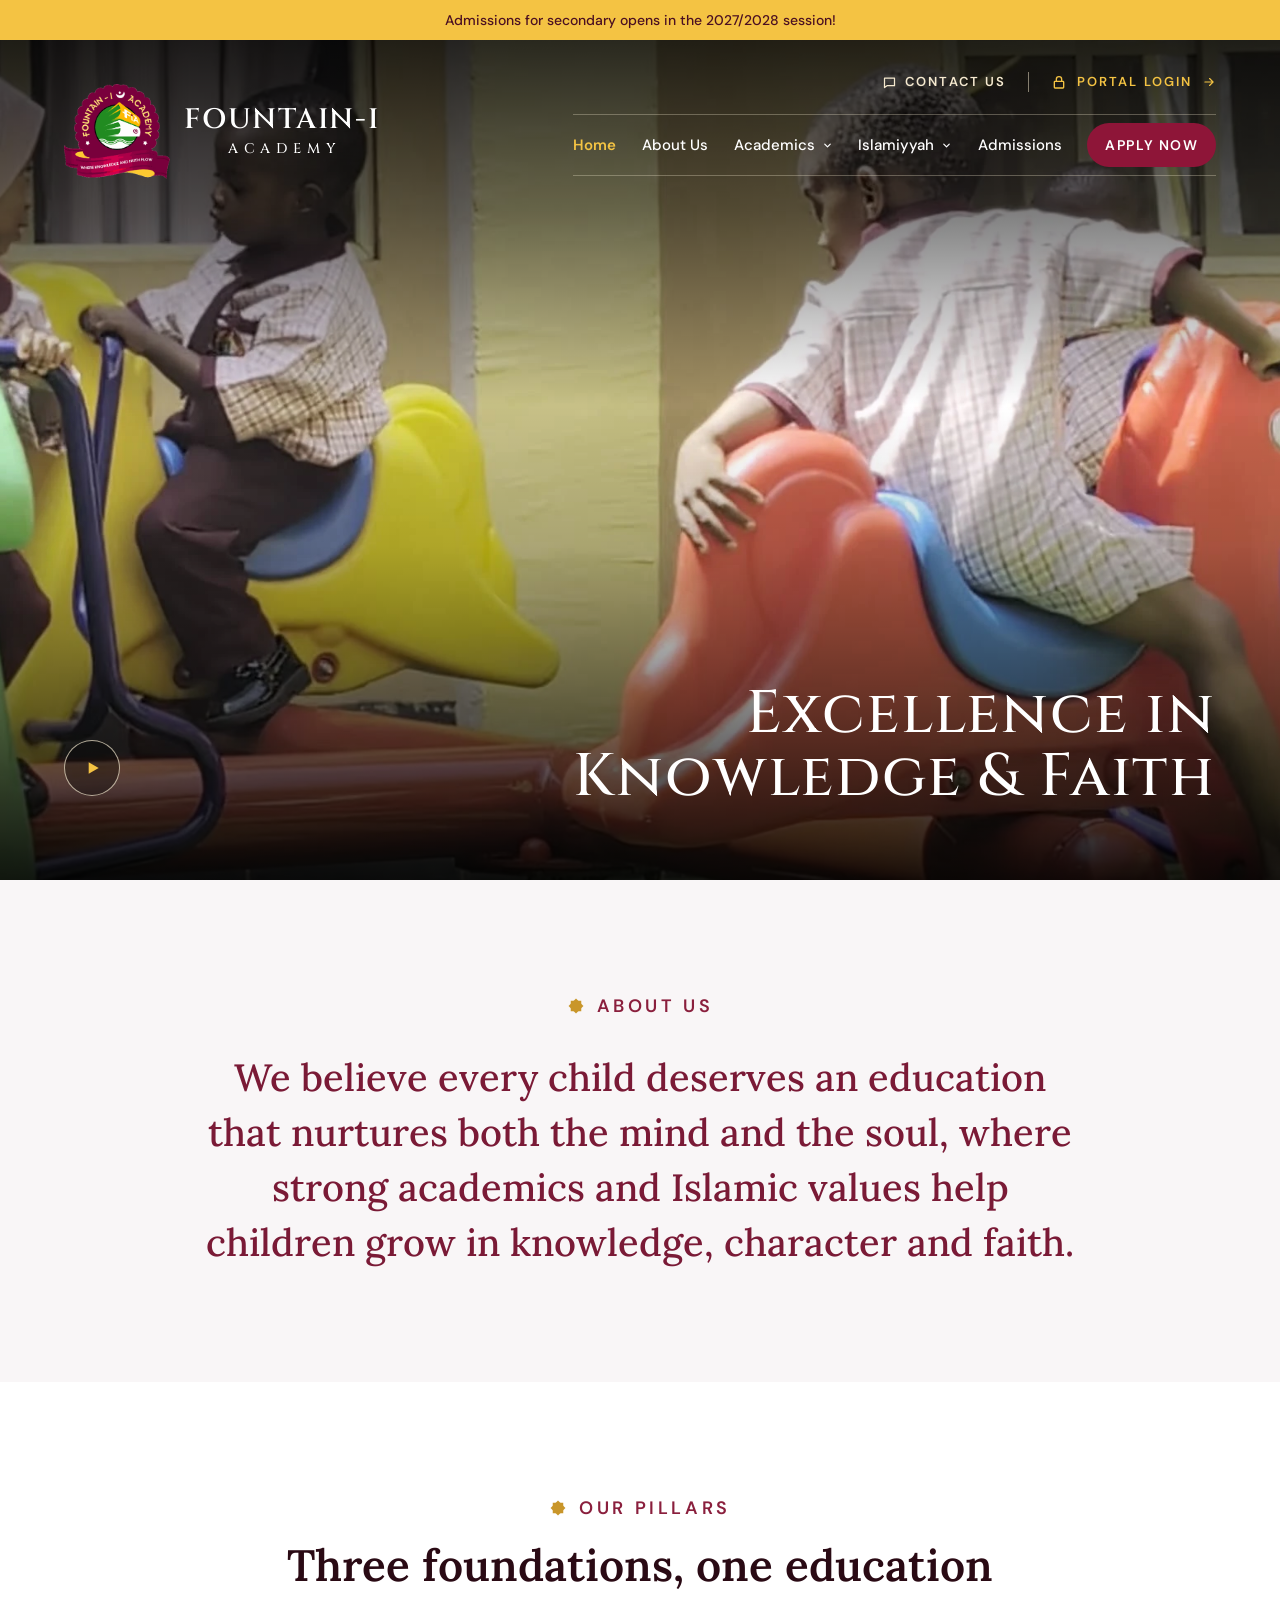
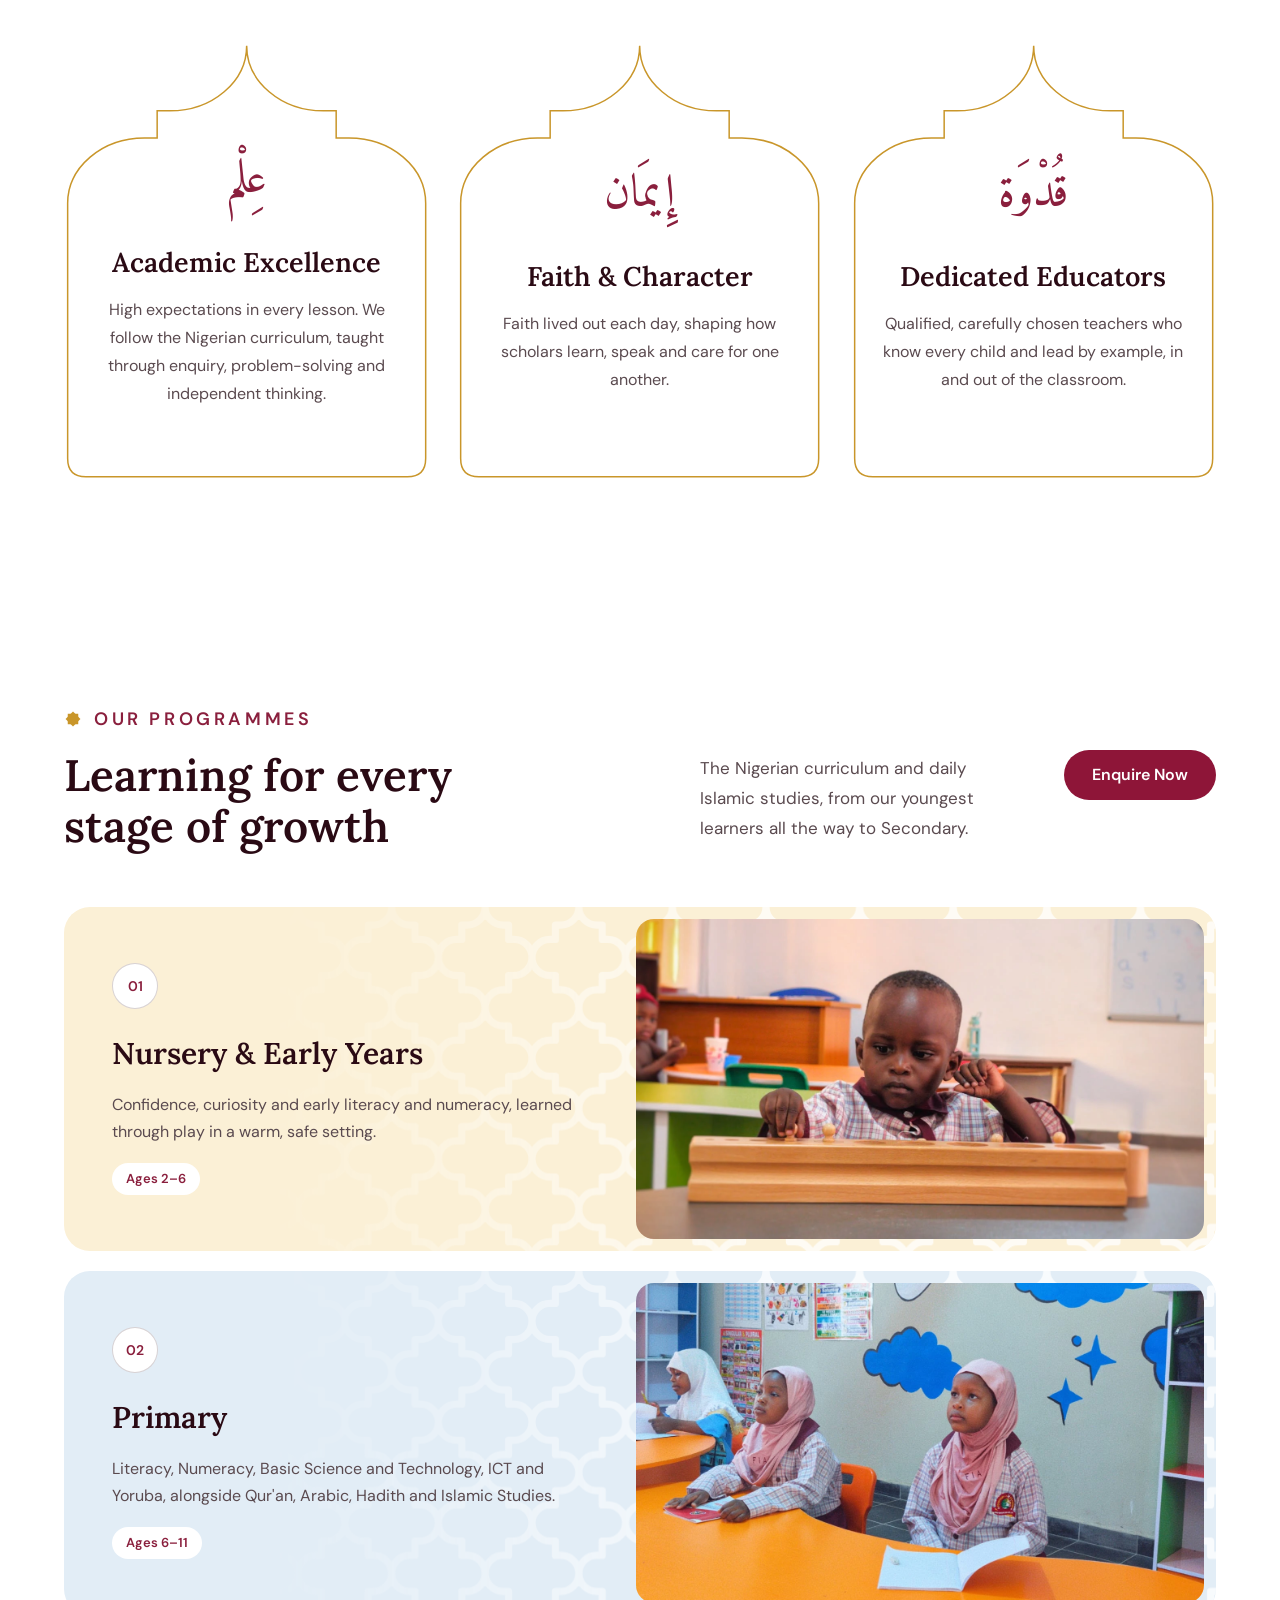
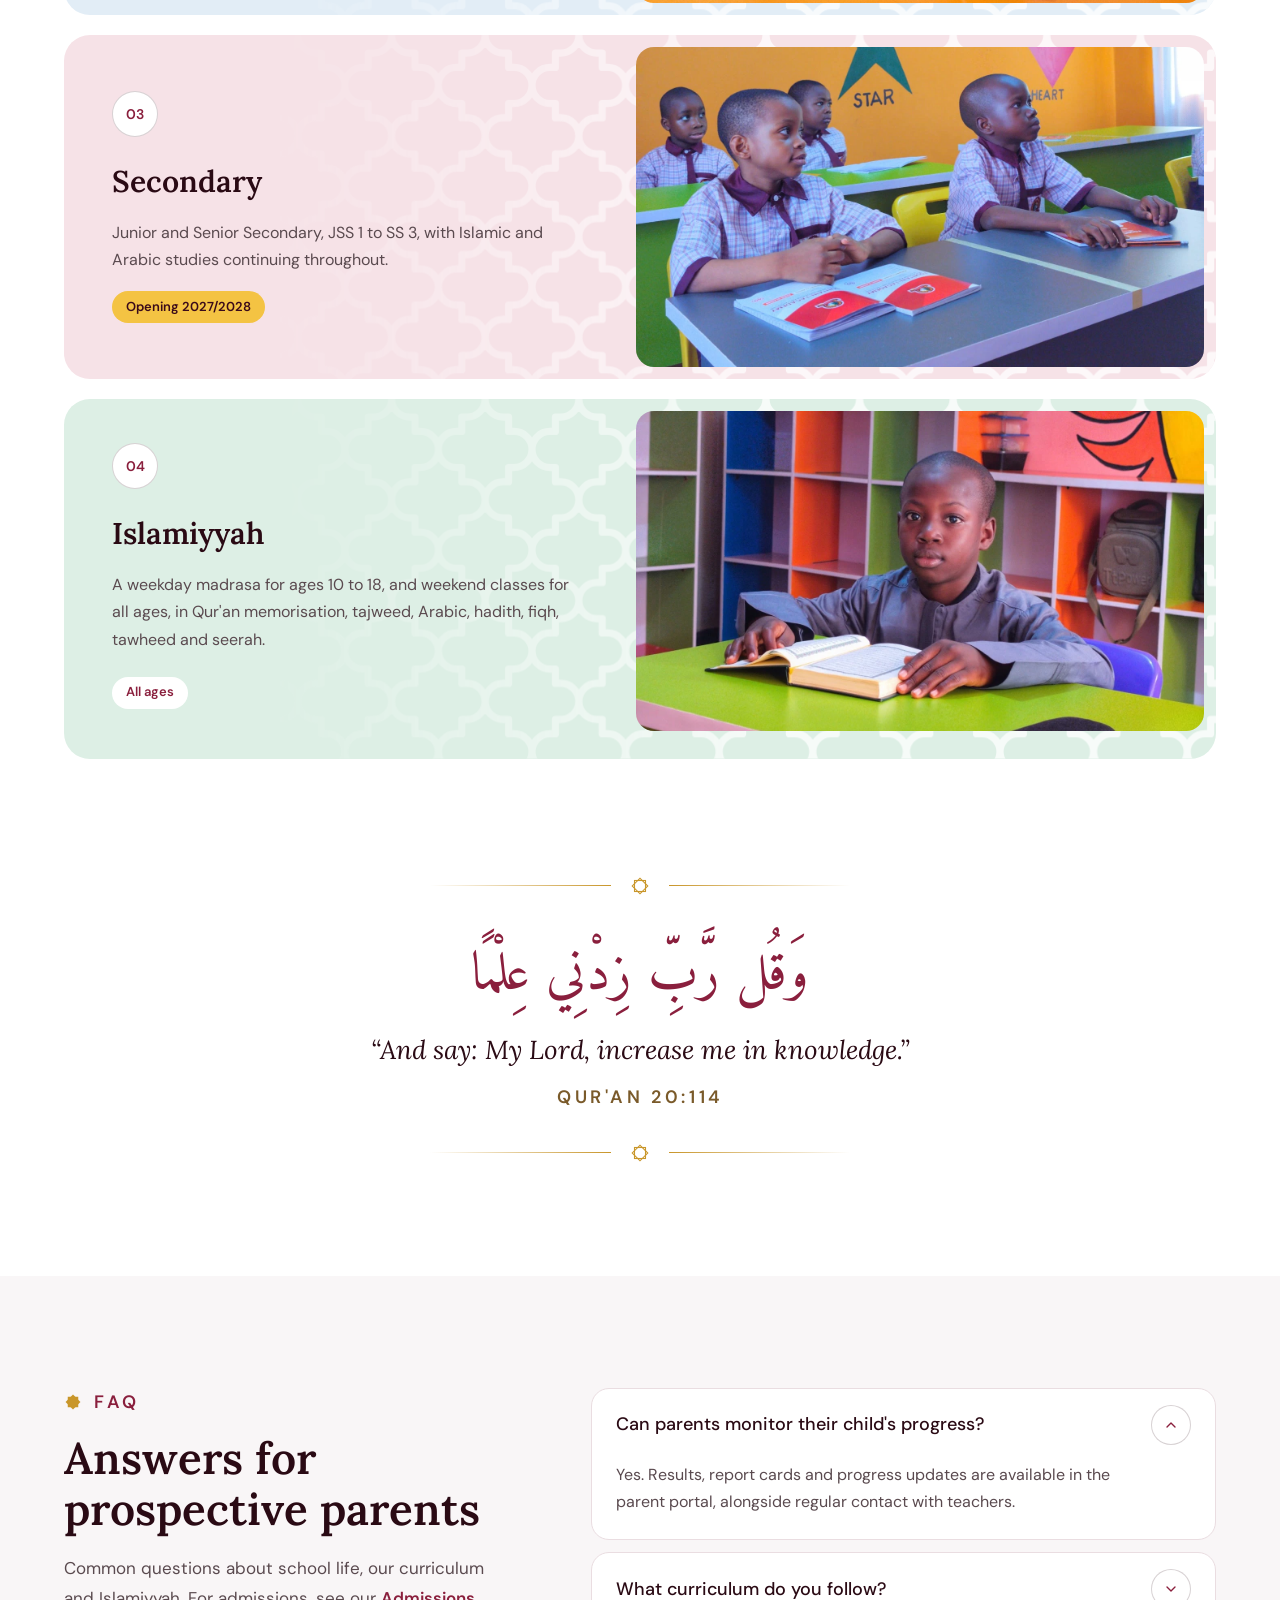
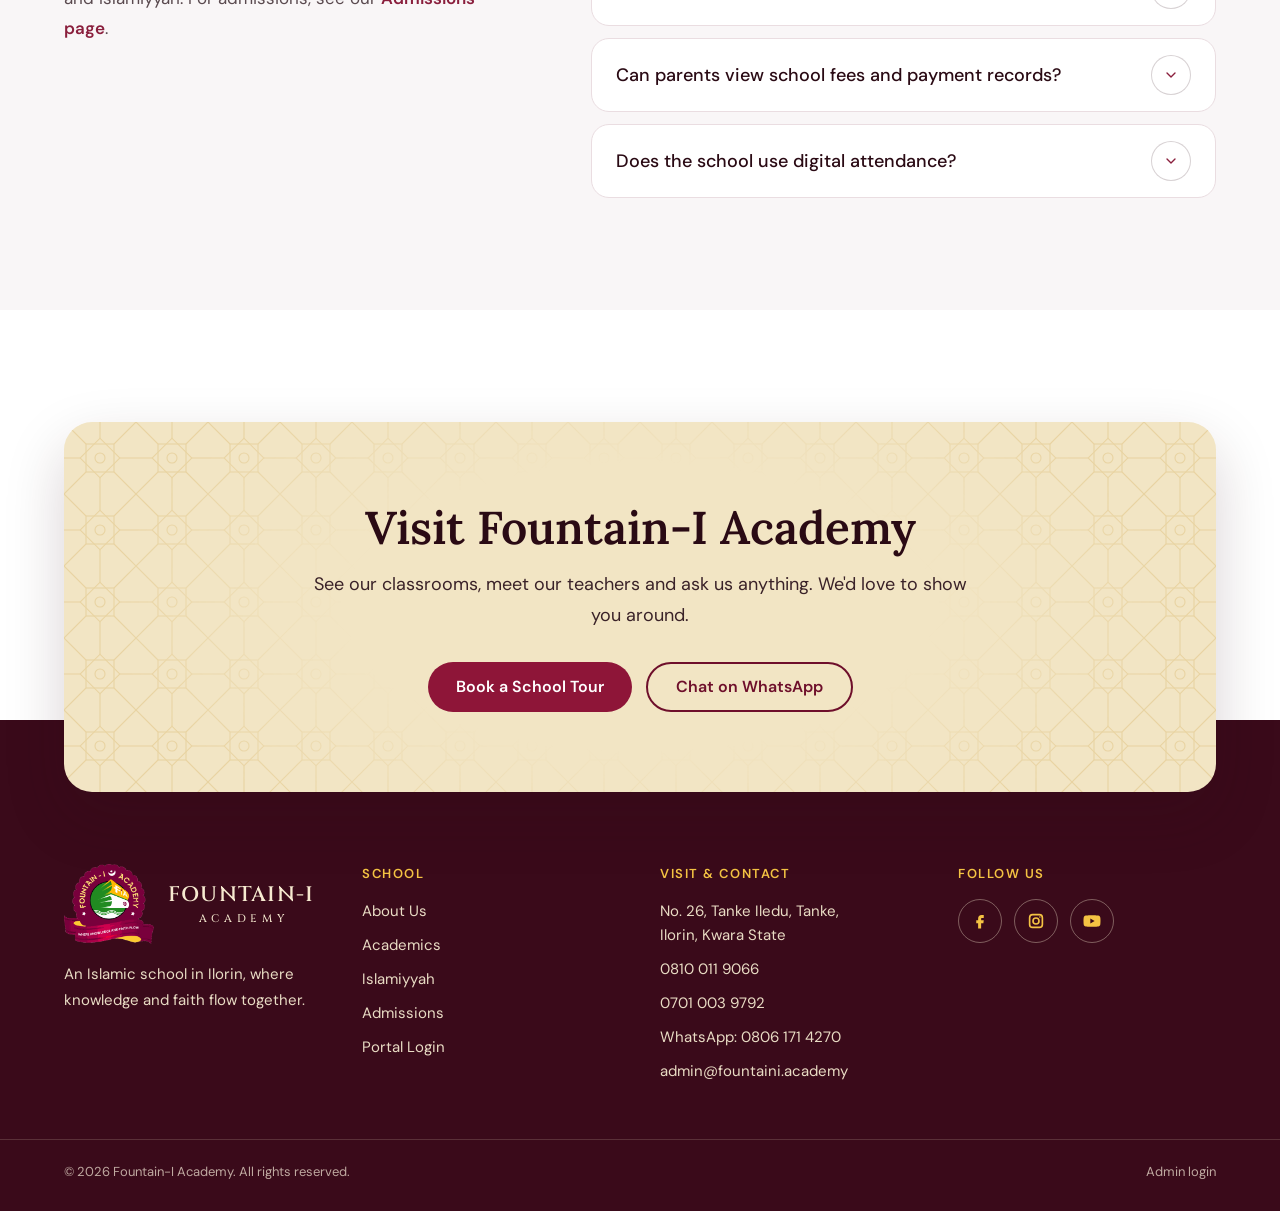
==== commit 60b17b7a: "Update site content from the proprietress's answers Nigerian curriculum instead of Cambridge, foundi" ====
--- a/index.html
+++ b/index.html
@@ -3,15 +3,15 @@
 <head>
 <meta charset="utf-8">
 <meta name="viewport" content="width=device-width, initial-scale=1">
-<title>Fountain-I Academy | Cambridge &amp; Islamic School in Ilorin</title>
-<meta name="description" content="A Cambridge International school in Tanke Iledu, Ilorin, where strong academics and Islamic values grow together. Nursery, Primary and Weekend Islamiyyah, with Secondary opening in 2027/2028.">
-<meta property="og:title" content="Fountain-I Academy | Cambridge &amp; Islamic School in Ilorin">
-<meta property="og:description" content="A Cambridge International school in Tanke Iledu, Ilorin, where strong academics and Islamic values grow together. Nursery, Primary and Weekend Islamiyyah, with Secondary opening in 2027/2028.">
+<title>Fountain-I Academy | Islamic School in Ilorin</title>
+<meta name="description" content="An Islamic school in Tanke Iledu, Ilorin, where academic excellence, authentic Islamic Tarbiyah and character grow together. Pre-Nursery, Nursery, Primary and Islamiyyah, with Secondary opening in 2027/2028.">
+<meta property="og:title" content="Fountain-I Academy | Islamic School in Ilorin">
+<meta property="og:description" content="An Islamic school in Tanke Iledu, Ilorin, where academic excellence, authentic Islamic Tarbiyah and character grow together. Pre-Nursery, Nursery, Primary and Islamiyyah, with Secondary opening in 2027/2028.">
 <meta property="og:image" content="assets/img/og.jpg?v=8ab960b6">
 <meta name="theme-color" content="#3A0A1A">
 <link rel="icon" type="image/png" href="assets/img/favicon.png?v=2ff5b57e">
 <link rel="preconnect" href="https://fonts.googleapis.com"><link rel="preconnect" href="https://fonts.gstatic.com" crossorigin><link href="https://fonts.googleapis.com/css2?family=Amiri:wght@400;700&amp;family=Cinzel:wght@500;600&amp;family=DM+Sans:wght@400;500;600&amp;family=Lora:ital,wght@0,500;0,600;1,500&amp;display=swap" rel="stylesheet">
-<link rel="stylesheet" href="css/styles.css?v=ddf96d75">
+<link rel="stylesheet" href="css/styles.css?v=3fa322b5">
 </head>
 <body>
 <a class="skip" href="#main">Skip to content</a>
@@ -41,7 +41,7 @@
 <nav class="mnav" aria-label="Main" style="display:flex;flex-wrap:wrap;justify-content:flex-end;align-items:center;gap:4px 40px;padding:6px 0">
 <a href="index.html" aria-current="page" style="color:#F4C343;font-weight:600;font-size:17px">Home</a>
 <a href="about.html" style="font-size:17px">About Us</a>
-<div class="dd"><a href="academics.html" style="font-size:17px">Academics<svg width="11" height="11" viewBox="0 0 24 24" fill="none" stroke="currentColor" stroke-width="2.6" stroke-linecap="round" stroke-linejoin="round"><path d="M6 9l6 6 6-6"></path></svg></a><div class="dd-menu"><div><a href="academics.html#curriculum">Our Curriculum</a><a href="academics.html#early">Early Years</a><a href="academics.html#primary">Cambridge Primary</a><a href="academics.html#secondary">Cambridge Secondary</a><a href="academics.html#glance">Subjects at a Glance</a></div></div></div>
+<div class="dd"><a href="academics.html" style="font-size:17px">Academics<svg width="11" height="11" viewBox="0 0 24 24" fill="none" stroke="currentColor" stroke-width="2.6" stroke-linecap="round" stroke-linejoin="round"><path d="M6 9l6 6 6-6"></path></svg></a><div class="dd-menu"><div><a href="academics.html#curriculum">Our Curriculum</a><a href="academics.html#early">Early Years</a><a href="academics.html#primary">Primary</a><a href="academics.html#secondary">Secondary</a><a href="academics.html#glance">Subjects at a Glance</a></div></div></div>
 <div class="dd"><a href="islamiyyah.html" style="font-size:17px">Islamiyyah<svg width="11" height="11" viewBox="0 0 24 24" fill="none" stroke="currentColor" stroke-width="2.6" stroke-linecap="round" stroke-linejoin="round"><path d="M6 9l6 6 6-6"></path></svg></a><div class="dd-menu"><div><a href="islamiyyah.html#overview">Overview &amp; Curriculum</a><a href="islamiyyah.html#times">Times &amp; Levels</a><a href="islamiyyah.html#register">Register Your Child</a><a href="islamiyyah.html#faq">FAQs</a></div></div></div>
 <a href="admissions.html" style="font-size:17px">Admissions</a>
 <a href="admissions.html" style="display:inline-flex;align-items:center;min-height:44px;padding:0 24px;border-radius:999px;background:#8E1538;color:#ffffff;font-size:15px;font-weight:600;letter-spacing:.1em;text-transform:uppercase;border-bottom:none">Apply Now</a>
@@ -57,12 +57,12 @@
 <details><summary>Academics</summary>
 <a href="academics.html">Academics overview</a>
 <a href="academics.html#early">Early Years</a>
-<a href="academics.html#primary">Cambridge Primary</a>
-<a href="academics.html#secondary">Cambridge Secondary</a>
+<a href="academics.html#primary">Primary</a>
+<a href="academics.html#secondary">Secondary</a>
 <a href="academics.html#glance">Subjects at a Glance</a>
 </details>
 <details><summary>Islamiyyah</summary>
-<a href="islamiyyah.html">Weekend Islamiyyah</a>
+<a href="islamiyyah.html">Islamiyyah overview</a>
 <a href="islamiyyah.html#times">Times &amp; Levels</a>
 <a href="islamiyyah.html#register">Register Your Child</a>
 <a href="islamiyyah.html#faq">FAQs</a>
@@ -115,7 +115,7 @@
 
 
 <h3 style="font-family:'Lora',serif;font-size:27px;font-weight:600;margin:0 0 12px;color:#2A0A14">Academic Excellence</h3>
-<p style="margin:0;font-size:16px;line-height:1.75;color:#5A4A4F">High expectations in every lesson, with an internationally recognised curriculum that builds curious, confident learners.</p>
+<p style="margin:0;font-size:16px;line-height:1.75;color:#5A4A4F">High expectations in every lesson. We follow the Nigerian curriculum, taught through enquiry, problem-solving and independent thinking.</p>
 </article>
 <article class="mihrab" style="background:transparent;aspect-ratio:5/6;padding:20% 32px 48px;box-sizing:border-box;text-align:center;display:flex;flex-direction:column;align-items:center;justify-content:center"><svg class="mh" aria-hidden="true" viewBox="0 0 100 120" preserveAspectRatio="none"><path d="M1 114 L1 44.14 A21 17.85 0 0 1 22 26.29 L25.5 26.29 L25.5 18.85 L29 18.85 A21 17.85 0 0 0 50 1 A21 17.85 0 0 0 71 18.85 L74.5 18.85 L74.5 26.29 L78 26.29 A21 17.85 0 0 1 99 44.14 L99 114 Q99 119 94 119 L6 119 Q1 119 1 114Z" fill="none" stroke="#C9962A" stroke-width="1.5" vector-effect="non-scaling-stroke"></path></svg>
 <div class="ar" style="font-size:46px;line-height:1.8;color:#8A1F3D;margin-bottom:18px">إِيمَان</div>
@@ -141,7 +141,7 @@
 <div style="display:flex;flex-wrap:wrap;gap:24px 56px;align-items:flex-start;margin:14px 0 56px">
 <h2 class="h2" style="flex:0 1 auto;width:max-content;max-width:580px;min-width:0;margin:0">Learning for every stage of growth</h2>
 <div style="flex:1 1 300px;min-width:0;display:flex;justify-content:center">
-<p style="margin:0;padding-top:4px;max-width:400px;font-size:17px;line-height:1.75;color:#5A4A4F">Cambridge learning and daily Islamic studies, from our youngest learners all the way to IGCSE.</p>
+<p style="margin:0;padding-top:4px;max-width:400px;font-size:17px;line-height:1.75;color:#5A4A4F">The Nigerian curriculum and daily Islamic studies, from our youngest learners all the way to Secondary.</p>
 </div>
 <div style="flex:0 0 auto;display:flex;justify-content:flex-end">
 <a class="pill" href="admissions.html" style="background:#8E1538;color:#ffffff">Enquire Now</a>
@@ -156,7 +156,7 @@
 <h3 style="font-family:'Lora',serif;font-size:30px;font-weight:600;margin:6px 0 0;color:#2A0A14">Nursery &amp; Early Years</h3>
 <p style="margin:0;font-size:16px;line-height:1.7;color:#5A4A4F;max-width:520px">Confidence, curiosity and early literacy and numeracy, learned through play in a warm, safe setting.</p>
 <div style="display:flex;flex-wrap:wrap;align-items:center;gap:8px 20px;margin-top:4px">
-<span class="chip" style="background:#ffffff;color:#8A1F3D">Ages 2–5</span>
+<span class="chip" style="background:#ffffff;color:#8A1F3D">Ages 2–6</span>
 
 </div>
 </div>
@@ -166,10 +166,10 @@
 <article class="prog" style="background:#E2EDF6;border-radius:26px;padding:12px;display:flex;flex-wrap:wrap;gap:12px"><svg class="lat" aria-hidden="true"><defs><pattern id="latMa2" width="52" height="56" patternUnits="userSpaceOnUse" patternTransform="scale(1.8)"><path d="M26 0 A10 10 0 0 0 36 10 L39 10 L39 18 L42 18 A10 10 0 0 1 52 28 M26 56 A10 10 0 0 1 36 46 L39 46 L39 38 L42 38 A10 10 0 0 0 52 28 M26 56 A10 10 0 0 0 16 46 L13 46 L13 38 L10 38 A10 10 0 0 1 0 28 M26 0 A10 10 0 0 1 16 10 L13 10 L13 18 L10 18 A10 10 0 0 0 0 28 M0 -28 A10 10 0 0 0 10 -18 L13 -18 L13 -10 L16 -10 A10 10 0 0 1 26 0 M0 28 A10 10 0 0 1 10 18 L13 18 L13 10 L16 10 A10 10 0 0 0 26 0 M0 28 A10 10 0 0 0 -10 18 L-13 18 L-13 10 L-16 10 A10 10 0 0 1 -26 0 M0 -28 A10 10 0 0 1 -10 -18 L-13 -18 L-13 -10 L-16 -10 A10 10 0 0 0 -26 0 M52 -28 A10 10 0 0 0 62 -18 L65 -18 L65 -10 L68 -10 A10 10 0 0 1 78 0 M52 28 A10 10 0 0 1 62 18 L65 18 L65 10 L68 10 A10 10 0 0 0 78 0 M52 28 A10 10 0 0 0 42 18 L39 18 L39 10 L36 10 A10 10 0 0 1 26 0 M52 -28 A10 10 0 0 1 42 -18 L39 -18 L39 -10 L36 -10 A10 10 0 0 0 26 0 M0 28 A10 10 0 0 0 10 38 L13 38 L13 46 L16 46 A10 10 0 0 1 26 56 M0 84 A10 10 0 0 1 10 74 L13 74 L13 66 L16 66 A10 10 0 0 0 26 56 M0 84 A10 10 0 0 0 -10 74 L-13 74 L-13 66 L-16 66 A10 10 0 0 1 -26 56 M0 28 A10 10 0 0 1 -10 38 L-13 38 L-13 46 L-16 46 A10 10 0 0 0 -26 56 M52 28 A10 10 0 0 0 62 38 L65 38 L65 46 L68 46 A10 10 0 0 1 78 56 M52 84 A10 10 0 0 1 62 74 L65 74 L65 66 L68 66 A10 10 0 0 0 78 56 M52 84 A10 10 0 0 0 42 74 L39 74 L39 66 L36 66 A10 10 0 0 1 26 56 M52 28 A10 10 0 0 1 42 38 L39 38 L39 46 L36 46 A10 10 0 0 0 26 56" fill="none" stroke="#ffffff" stroke-width="4" stroke-linejoin="round"></path></pattern></defs><rect width="100%" height="100%" fill="url(#latMa2)"></rect></svg>
 <div style="flex:1 1 420px;min-width:0;padding:32px 36px;display:flex;flex-direction:column;justify-content:center;gap:14px">
 <span style="width:46px;height:46px;border:1px solid rgba(42,10,20,.18);background:#ffffff;border-radius:50%;display:flex;align-items:center;justify-content:center;font-size:14px;font-weight:600;color:#8A1F3D">02</span>
-<h3 style="font-family:'Lora',serif;font-size:30px;font-weight:600;margin:6px 0 0;color:#2A0A14">Cambridge Primary</h3>
-<p style="margin:0;font-size:16px;line-height:1.7;color:#5A4A4F;max-width:520px">English, Mathematics, Science, Computing and Global Perspectives, alongside Qur'an, Arabic and Islamic Studies.</p>
+<h3 style="font-family:'Lora',serif;font-size:30px;font-weight:600;margin:6px 0 0;color:#2A0A14">Primary</h3>
+<p style="margin:0;font-size:16px;line-height:1.7;color:#5A4A4F;max-width:520px">Literacy, Numeracy, Basic Science and Technology, ICT and Yoruba, alongside Qur'an, Arabic, Hadith and Islamic Studies.</p>
 <div style="display:flex;flex-wrap:wrap;align-items:center;gap:8px 20px;margin-top:4px">
-<span class="chip" style="background:#ffffff;color:#8A1F3D">Ages 5–11</span>
+<span class="chip" style="background:#ffffff;color:#8A1F3D">Ages 6–11</span>
 
 </div>
 </div>
@@ -179,8 +179,8 @@
 <article class="prog" style="background:#F6E2E7;border-radius:26px;padding:12px;display:flex;flex-wrap:wrap;gap:12px"><svg class="lat" aria-hidden="true"><defs><pattern id="latMa3" width="52" height="56" patternUnits="userSpaceOnUse" patternTransform="scale(1.8)"><path d="M26 0 A10 10 0 0 0 36 10 L39 10 L39 18 L42 18 A10 10 0 0 1 52 28 M26 56 A10 10 0 0 1 36 46 L39 46 L39 38 L42 38 A10 10 0 0 0 52 28 M26 56 A10 10 0 0 0 16 46 L13 46 L13 38 L10 38 A10 10 0 0 1 0 28 M26 0 A10 10 0 0 1 16 10 L13 10 L13 18 L10 18 A10 10 0 0 0 0 28 M0 -28 A10 10 0 0 0 10 -18 L13 -18 L13 -10 L16 -10 A10 10 0 0 1 26 0 M0 28 A10 10 0 0 1 10 18 L13 18 L13 10 L16 10 A10 10 0 0 0 26 0 M0 28 A10 10 0 0 0 -10 18 L-13 18 L-13 10 L-16 10 A10 10 0 0 1 -26 0 M0 -28 A10 10 0 0 1 -10 -18 L-13 -18 L-13 -10 L-16 -10 A10 10 0 0 0 -26 0 M52 -28 A10 10 0 0 0 62 -18 L65 -18 L65 -10 L68 -10 A10 10 0 0 1 78 0 M52 28 A10 10 0 0 1 62 18 L65 18 L65 10 L68 10 A10 10 0 0 0 78 0 M52 28 A10 10 0 0 0 42 18 L39 18 L39 10 L36 10 A10 10 0 0 1 26 0 M52 -28 A10 10 0 0 1 42 -18 L39 -18 L39 -10 L36 -10 A10 10 0 0 0 26 0 M0 28 A10 10 0 0 0 10 38 L13 38 L13 46 L16 46 A10 10 0 0 1 26 56 M0 84 A10 10 0 0 1 10 74 L13 74 L13 66 L16 66 A10 10 0 0 0 26 56 M0 84 A10 10 0 0 0 -10 74 L-13 74 L-13 66 L-16 66 A10 10 0 0 1 -26 56 M0 28 A10 10 0 0 1 -10 38 L-13 38 L-13 46 L-16 46 A10 10 0 0 0 -26 56 M52 28 A10 10 0 0 0 62 38 L65 38 L65 46 L68 46 A10 10 0 0 1 78 56 M52 84 A10 10 0 0 1 62 74 L65 74 L65 66 L68 66 A10 10 0 0 0 78 56 M52 84 A10 10 0 0 0 42 74 L39 74 L39 66 L36 66 A10 10 0 0 1 26 56 M52 28 A10 10 0 0 1 42 38 L39 38 L39 46 L36 46 A10 10 0 0 0 26 56" fill="none" stroke="#ffffff" stroke-width="4" stroke-linejoin="round"></path></pattern></defs><rect width="100%" height="100%" fill="url(#latMa3)"></rect></svg>
 <div style="flex:1 1 420px;min-width:0;padding:32px 36px;display:flex;flex-direction:column;justify-content:center;gap:14px">
 <span style="width:46px;height:46px;border:1px solid rgba(42,10,20,.18);background:#ffffff;border-radius:50%;display:flex;align-items:center;justify-content:center;font-size:14px;font-weight:600;color:#8A1F3D">03</span>
-<h3 style="font-family:'Lora',serif;font-size:30px;font-weight:600;margin:6px 0 0;color:#2A0A14">Cambridge Secondary</h3>
-<p style="margin:0;font-size:16px;line-height:1.7;color:#5A4A4F;max-width:520px">Cambridge Lower Secondary leading to IGCSE, with Islamic and Arabic studies continuing throughout.</p>
+<h3 style="font-family:'Lora',serif;font-size:30px;font-weight:600;margin:6px 0 0;color:#2A0A14">Secondary</h3>
+<p style="margin:0;font-size:16px;line-height:1.7;color:#5A4A4F;max-width:520px">Junior and Senior Secondary, JSS 1 to SS 3, with Islamic and Arabic studies continuing throughout.</p>
 <div style="display:flex;flex-wrap:wrap;align-items:center;gap:8px 20px;margin-top:4px">
 <span class="chip" style="background:#F4C343;color:#3A0A1A">Opening 2027/2028</span>
 
@@ -196,9 +196,9 @@
 
 <h3 style="font-family:'Lora',serif;font-size:30px;font-weight:600;margin:0;color:#2A0A14">Islamiyyah</h3>
 </div>
-<p style="margin:0;font-size:16px;line-height:1.7;color:#5A4A4F;max-width:520px">Saturday and Sunday classes in Qur'an and tajweed, hifz, Arabic, fiqh, seerah and akhlaq.</p>
+<p style="margin:0;font-size:16px;line-height:1.7;color:#5A4A4F;max-width:520px">A weekday madrasa for ages 10 to 18, and weekend classes for all ages, in Qur'an memorisation, tajweed, Arabic, hadith, fiqh, tawheed and seerah.</p>
 <div style="display:flex;flex-wrap:wrap;align-items:center;gap:8px 20px;margin-top:4px">
-<span class="chip" style="background:#ffffff;color:#8A1F3D">Ages 5+&nbsp;</span>
+<span class="chip" style="background:#ffffff;color:#8A1F3D">All ages</span>
 <a class="link" href="islamiyyah.html"></a>
 </div>
 </div>
@@ -224,12 +224,12 @@
 <div style="flex:1 1 380px;min-width:0">
 <div class="eyebrow"><svg width="18" height="18" viewBox="0 0 24 24" fill="#C9962A"><rect x="5" y="5" width="14" height="14"></rect><rect x="5" y="5" width="14" height="14" transform="rotate(45 12 12)"></rect></svg>FAQ</div>
 <h2 class="h2">Answers for prospective parents</h2>
-<p style="margin:20px 0 24px;font-size:17px;line-height:1.75;color:#5A4A4F;max-width:440px">Common questions about school life, our curriculum and Weekend Islamiyyah. For admissions, see our <a class="link" href="admissions.html#faq" style="min-height:auto;display:inline">Admissions page</a>.</p>
+<p style="margin:20px 0 24px;font-size:17px;line-height:1.75;color:#5A4A4F;max-width:440px">Common questions about school life, our curriculum and Islamiyyah. For admissions, see our <a class="link" href="admissions.html#faq" style="min-height:auto;display:inline">Admissions page</a>.</p>
 
 </div>
 <div class="faq" style="flex:1.4 1 520px;min-width:0;display:flex;flex-direction:column;gap:12px">
 <details open><summary>Can parents monitor their child's progress?<span class="chev"><svg width="16" height="16" viewBox="0 0 24 24" fill="none" stroke="#8A1F3D" stroke-width="2" stroke-linecap="round" stroke-linejoin="round"><path d="M6 9l6 6 6-6"></path></svg></span></summary><p>Yes. Results, report cards and progress updates are available in the parent portal, alongside regular contact with teachers.</p></details>
-<details><summary>Do you prepare scholars for external examinations?<span class="chev"><svg width="16" height="16" viewBox="0 0 24 24" fill="none" stroke="#8A1F3D" stroke-width="2" stroke-linecap="round" stroke-linejoin="round"><path d="M6 9l6 6 6-6"></path></svg></span></summary><p>Yes. Scholars follow the Cambridge pathway towards IGCSE, and Secondary scholars will also be prepared for WAEC and NECO.</p></details>
+<details><summary>What curriculum do you follow?<span class="chev"><svg width="16" height="16" viewBox="0 0 24 24" fill="none" stroke="#8A1F3D" stroke-width="2" stroke-linecap="round" stroke-linejoin="round"><path d="M6 9l6 6 6-6"></path></svg></span></summary><p>The Nigerian curriculum, taught through enquiry-based learning, problem-solving, independent thinking, practical investigations and continuous feedback.</p></details>
 <details><summary>Can parents view school fees and payment records?<span class="chev"><svg width="16" height="16" viewBox="0 0 24 24" fill="none" stroke="#8A1F3D" stroke-width="2" stroke-linecap="round" stroke-linejoin="round"><path d="M6 9l6 6 6-6"></path></svg></span></summary><p>Yes. Fees and payment records are available to parents through the portal.</p></details>
 <details><summary>Does the school use digital attendance?<span class="chev"><svg width="16" height="16" viewBox="0 0 24 24" fill="none" stroke="#8A1F3D" stroke-width="2" stroke-linecap="round" stroke-linejoin="round"><path d="M6 9l6 6 6-6"></path></svg></span></summary><p>Yes. Attendance is recorded digitally each day and parents can view it in the portal.</p></details>
 </div>
@@ -245,7 +245,7 @@
 <p style="margin:0 0 32px;font-size:18px;line-height:1.7;color:#3A2228">See our classrooms, meet our teachers and ask us anything. We'd love to show you around.</p>
 <div style="display:flex;flex-wrap:wrap;gap:14px;justify-content:center">
 <a class="pill" href="admissions.html" style="background:#8E1538;color:#ffffff">Book a School Tour</a>
-<a class="pill" href="https://wa.me/2348100119066" target="_blank" rel="noopener" style="border:2px solid #6E0F2B;color:#6E0F2B">Chat on WhatsApp</a>
+<a class="pill" href="https://wa.me/2348061714270" target="_blank" rel="noopener" style="border:2px solid #6E0F2B;color:#6E0F2B">Chat on WhatsApp</a>
 </div>
 </div>
 </div>
@@ -257,7 +257,7 @@
 <div class="fa-wrap" style="padding-top:144px;display:grid;grid-template-columns:repeat(auto-fit,minmax(220px,1fr));gap:40px">
 <div>
 <div style="display:flex;align-items:center;gap:14px"><img loading="lazy" decoding="async" src="assets/img/logo.webp?v=bb27b5d8" alt="" style="height:80px;width:auto;display:block;flex:0 0 auto"><span style="display:flex;flex-direction:column;align-items:center;font-family:'Cinzel',serif;line-height:1;color:#F6EAD0;white-space:nowrap"><span style="font-size:21px;font-weight:600;letter-spacing:.06em">FOUNTAIN-I</span><span style="font-size:11px;font-weight:500;letter-spacing:.42em;margin:7px -.42em 0 0">ACADEMY</span></span></div>
-<p style="margin:18px 0 0;line-height:1.7;max-width:300px">A Cambridge International school in Ilorin, where knowledge and faith flow together.</p>
+<p style="margin:18px 0 0;line-height:1.7;max-width:300px">An Islamic school in Ilorin, where knowledge and faith flow together.</p>
 </div>
 <div>
 <div style="color:#F4C343;font-weight:600;margin-bottom:14px;letter-spacing:.12em;text-transform:uppercase;font-size:13px">School</div>
@@ -275,7 +275,8 @@
 <span>No. 26, Tanke Iledu, Tanke,<br>Ilorin, Kwara State</span>
 <a href="tel:+2348100119066">0810 011 9066</a>
 <a href="tel:+2347010039792">0701 003 9792</a>
-<a href="mailto:info@fountainiacademy.com">info@fountainiacademy.com</a>
+<a href="https://wa.me/2348061714270" target="_blank" rel="noopener">WhatsApp: 0806 171 4270</a>
+<a href="mailto:admin@fountaini.academy">admin@fountaini.academy</a>
 </div>
 </div>
 <div>
--- a/css/styles.css
+++ b/css/styles.css
@@ -67,15 +67,15 @@
 .orbit .cd span{font-size:2.5cqw;line-height:1.45}
 .orbit .cd0{display:flex}
 .orbit .spin{list-style:none;margin:0;padding:0;position:absolute;inset:0;pointer-events:none;animation:orb 90s linear infinite}
-.orbit .node{position:absolute;left:50%;top:50%;width:27cqw;height:27cqw;margin:-13.5cqw 0 0 -13.5cqw;transform:rotate(var(--a)) translateY(-36cqw) rotate(calc(var(--a)*-1));outline:none;pointer-events:auto}
+.orbit .node{position:absolute;left:50%;top:50%;width:23cqw;height:23cqw;margin:-11.5cqw 0 0 -11.5cqw;transform:rotate(var(--a)) translateY(-36cqw) rotate(calc(var(--a)*-1));outline:none;pointer-events:auto}
 .orbit .nin{width:100%;height:100%;border-radius:50%;background:#F9F6F7;border:1.5px solid #C9962A;display:flex;flex-direction:column;align-items:center;justify-content:center;gap:.4cqw;text-align:center;animation:orb 90s linear infinite reverse;transition:background .2s,border-color .2s,box-shadow .2s;cursor:default;box-sizing:border-box;padding:1cqw}
-.orbit .nin .ar{font-size:3.9cqw;line-height:1.5;color:#8A1F3D}
-.orbit .nin .en{font-family:'Lora',serif;font-size:2.7cqw;font-weight:600;color:#2A0A14}
+.orbit .nin .ar{font-size:3.6cqw;line-height:1.5;color:#8A1F3D}
+.orbit .nin .en{font-family:'Lora',serif;font-size:2.4cqw;line-height:1.25;font-weight:600;color:#2A0A14}
 .orbit .node:hover .nin,.orbit .node:focus-visible .nin{background:#ffffff;border-color:#8A1F3D;box-shadow:0 10px 26px rgba(42,10,20,.15)}
 .orbit:hover .spin,.orbit:hover .nin,.orbit:focus-within .spin,.orbit:focus-within .nin{animation-play-state:paused}
 .orbit:has(.node:hover) .cd0,.orbit:has(.node:focus-visible) .cd0{display:none}
-.orbit:has(.node[data-i="1"]:hover) .cd[data-i="1"],.orbit:has(.node[data-i="2"]:hover) .cd[data-i="2"],.orbit:has(.node[data-i="3"]:hover) .cd[data-i="3"],.orbit:has(.node[data-i="4"]:hover) .cd[data-i="4"],.orbit:has(.node[data-i="5"]:hover) .cd[data-i="5"],.orbit:has(.node[data-i="6"]:hover) .cd[data-i="6"],
-.orbit:has(.node[data-i="1"]:focus-visible) .cd[data-i="1"],.orbit:has(.node[data-i="2"]:focus-visible) .cd[data-i="2"],.orbit:has(.node[data-i="3"]:focus-visible) .cd[data-i="3"],.orbit:has(.node[data-i="4"]:focus-visible) .cd[data-i="4"],.orbit:has(.node[data-i="5"]:focus-visible) .cd[data-i="5"],.orbit:has(.node[data-i="6"]:focus-visible) .cd[data-i="6"]{display:flex}
+.orbit:has(.node[data-i="1"]:hover) .cd[data-i="1"],.orbit:has(.node[data-i="2"]:hover) .cd[data-i="2"],.orbit:has(.node[data-i="3"]:hover) .cd[data-i="3"],.orbit:has(.node[data-i="4"]:hover) .cd[data-i="4"],.orbit:has(.node[data-i="5"]:hover) .cd[data-i="5"],.orbit:has(.node[data-i="6"]:hover) .cd[data-i="6"],.orbit:has(.node[data-i="7"]:hover) .cd[data-i="7"],.orbit:has(.node[data-i="8"]:hover) .cd[data-i="8"],
+.orbit:has(.node[data-i="1"]:focus-visible) .cd[data-i="1"],.orbit:has(.node[data-i="2"]:focus-visible) .cd[data-i="2"],.orbit:has(.node[data-i="3"]:focus-visible) .cd[data-i="3"],.orbit:has(.node[data-i="4"]:focus-visible) .cd[data-i="4"],.orbit:has(.node[data-i="5"]:focus-visible) .cd[data-i="5"],.orbit:has(.node[data-i="6"]:focus-visible) .cd[data-i="6"],.orbit:has(.node[data-i="7"]:focus-visible) .cd[data-i="7"],.orbit:has(.node[data-i="8"]:focus-visible) .cd[data-i="8"]{display:flex}
 @keyframes orb{to{transform:rotate(360deg)}}
 @media (prefers-reduced-motion:reduce){.orbit .spin,.orbit .nin{animation:none}}
 .row{display:flex;justify-content:space-between;gap:16px;padding:18px 0;border-bottom:1px solid #EFE4E7;font-size:16px}
@@ -209,13 +209,13 @@
 /* Phone orbit: keep the arc, show Arabic only; tap a circle to read it in the centre */
 @media (max-width:600px){
   .orbit .nin .en{display:none}
-  .orbit .nin .ar{font-size:5.6cqw;line-height:1.4}
+  .orbit .nin .ar{font-size:4.8cqw;line-height:1.4}
   .orbit .ctr{width:40cqw;height:40cqw}
   .orbit .cd strong{font-size:5cqw}
   .orbit .cd span{font-size:3.6cqw}
   .orbit:has(.node:focus) .cd0{display:none}
   .orbit:has(.node[data-i="1"]:focus) .cd[data-i="1"],.orbit:has(.node[data-i="2"]:focus) .cd[data-i="2"],.orbit:has(.node[data-i="3"]:focus) .cd[data-i="3"],
-  .orbit:has(.node[data-i="4"]:focus) .cd[data-i="4"],.orbit:has(.node[data-i="5"]:focus) .cd[data-i="5"],.orbit:has(.node[data-i="6"]:focus) .cd[data-i="6"]{display:flex}
+  .orbit:has(.node[data-i="4"]:focus) .cd[data-i="4"],.orbit:has(.node[data-i="5"]:focus) .cd[data-i="5"],.orbit:has(.node[data-i="6"]:focus) .cd[data-i="6"],.orbit:has(.node[data-i="7"]:focus) .cd[data-i="7"],.orbit:has(.node[data-i="8"]:focus) .cd[data-i="8"]{display:flex}
   .orbit .node:focus .nin{background:#ffffff;border-color:#8A1F3D;box-shadow:0 10px 26px rgba(42,10,20,.15)}
   .orbit:focus-within .spin,.orbit:focus-within .nin{animation-play-state:paused}
   .tap-hint{display:inline !important}
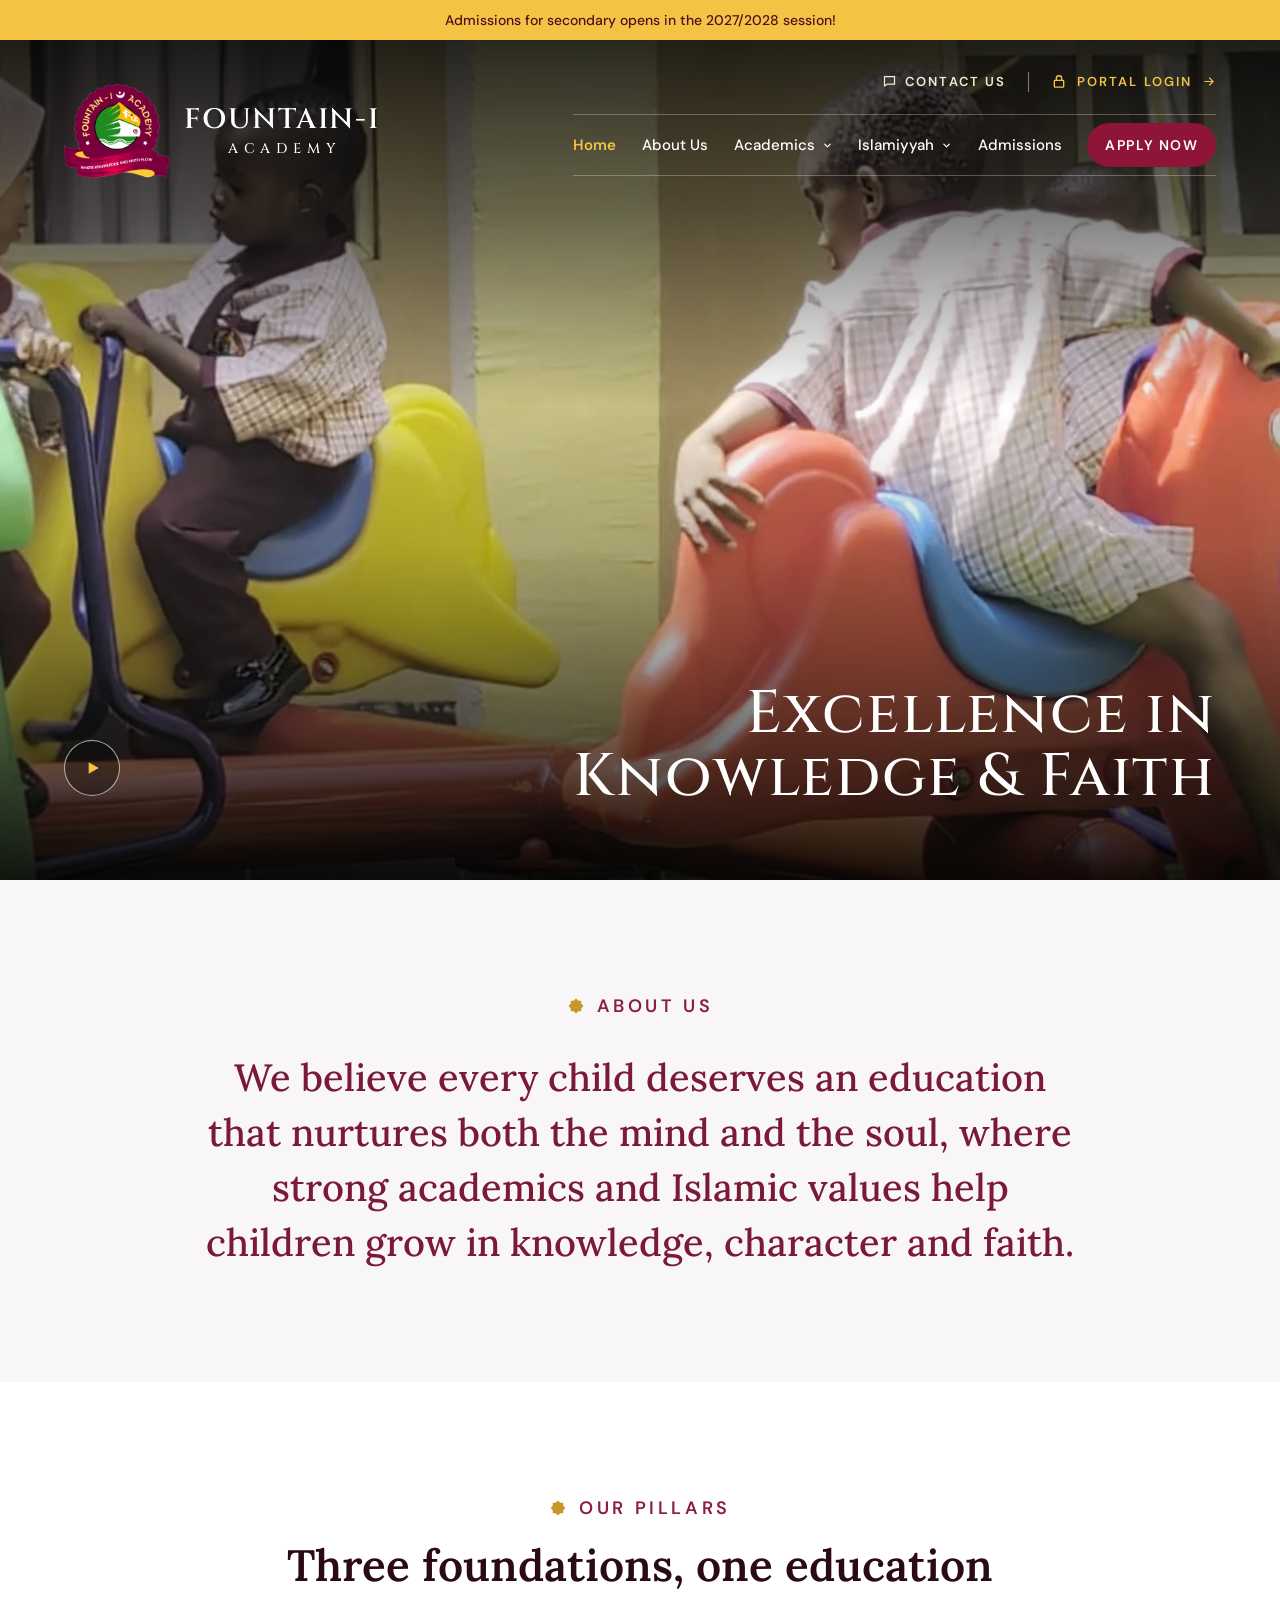
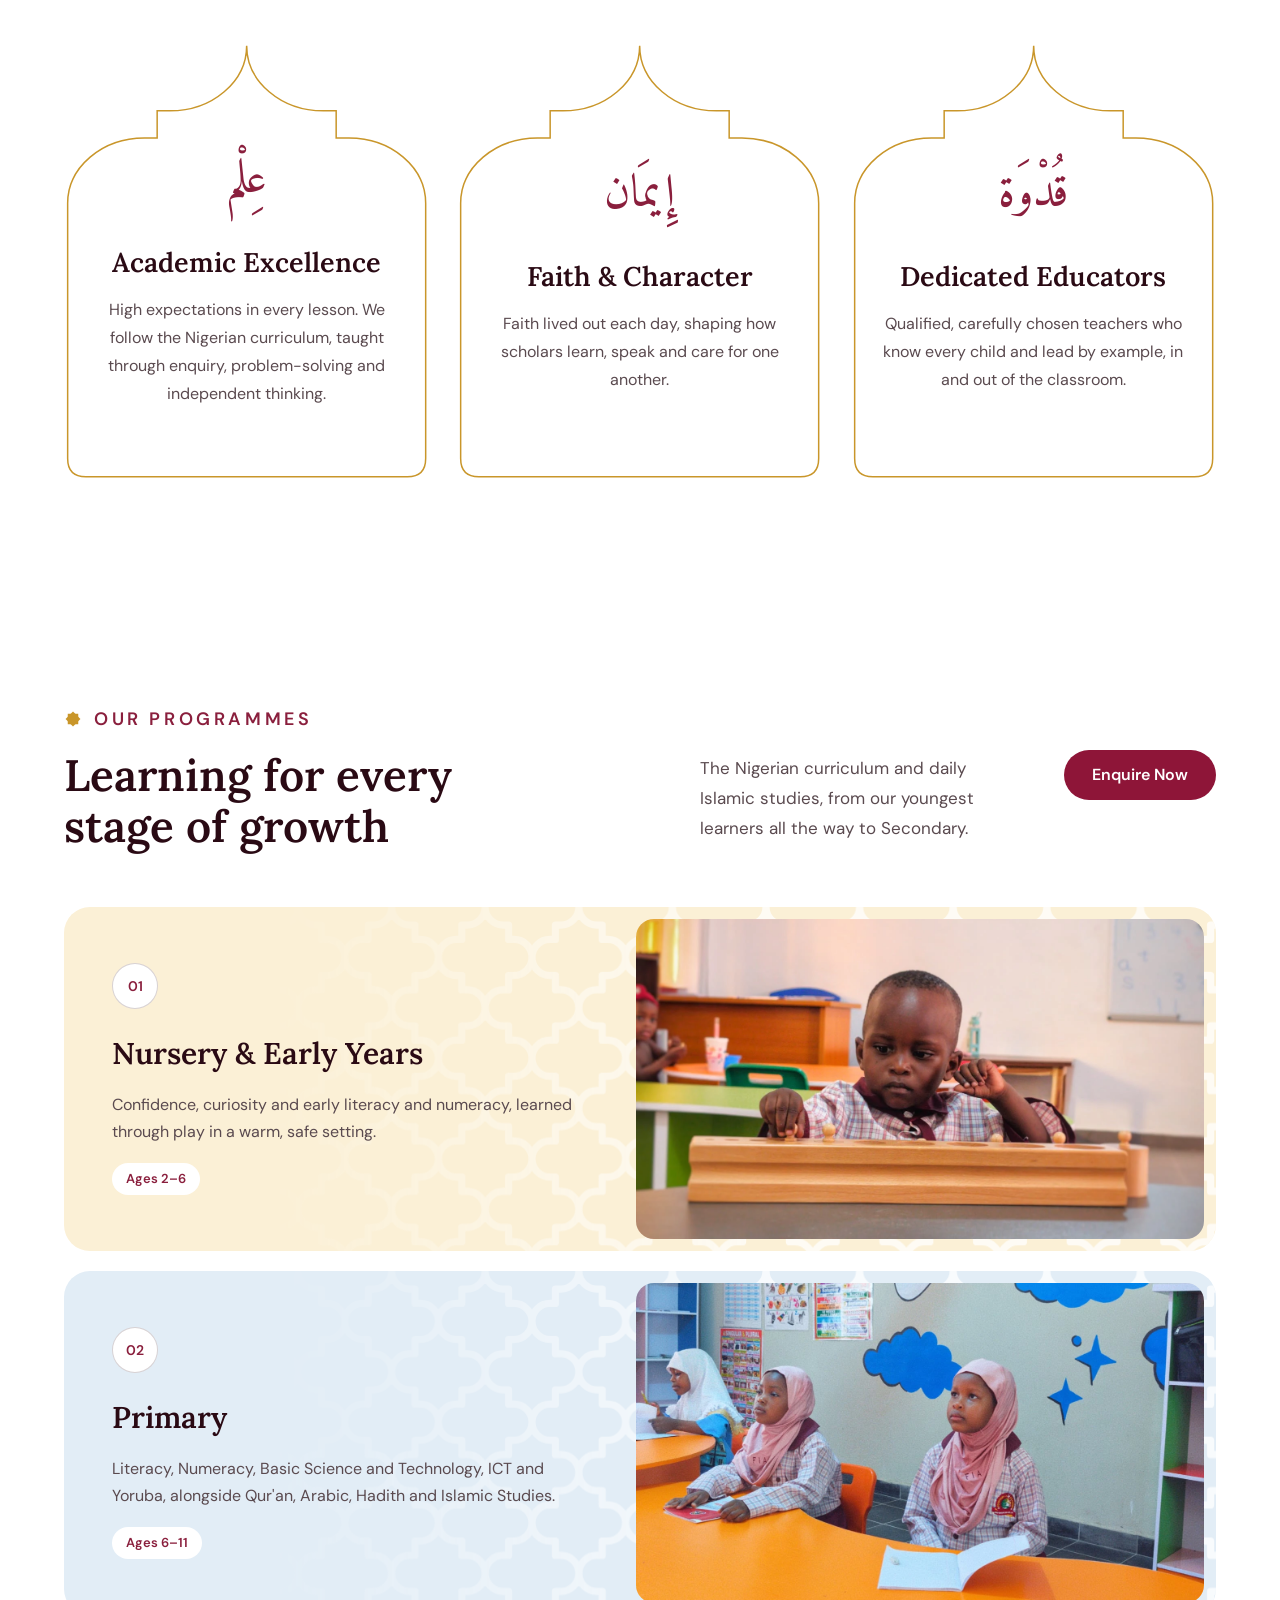
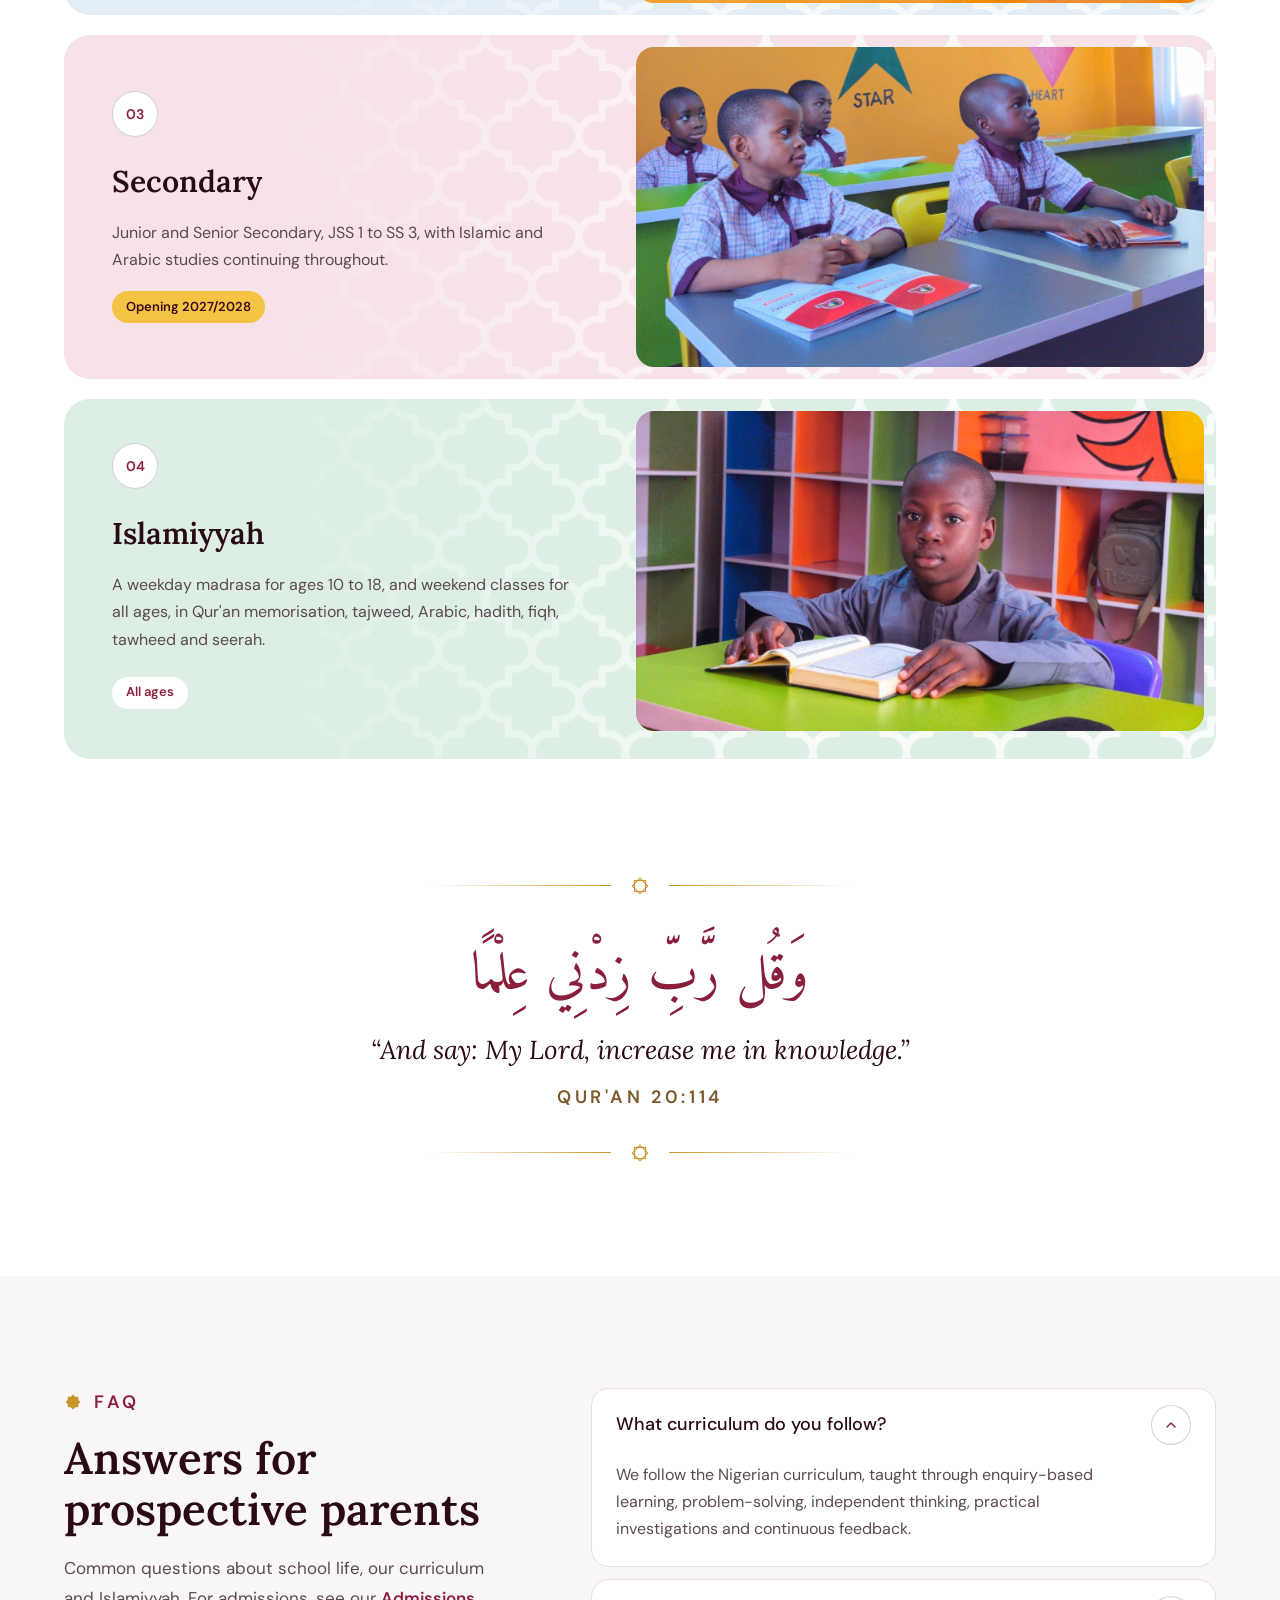
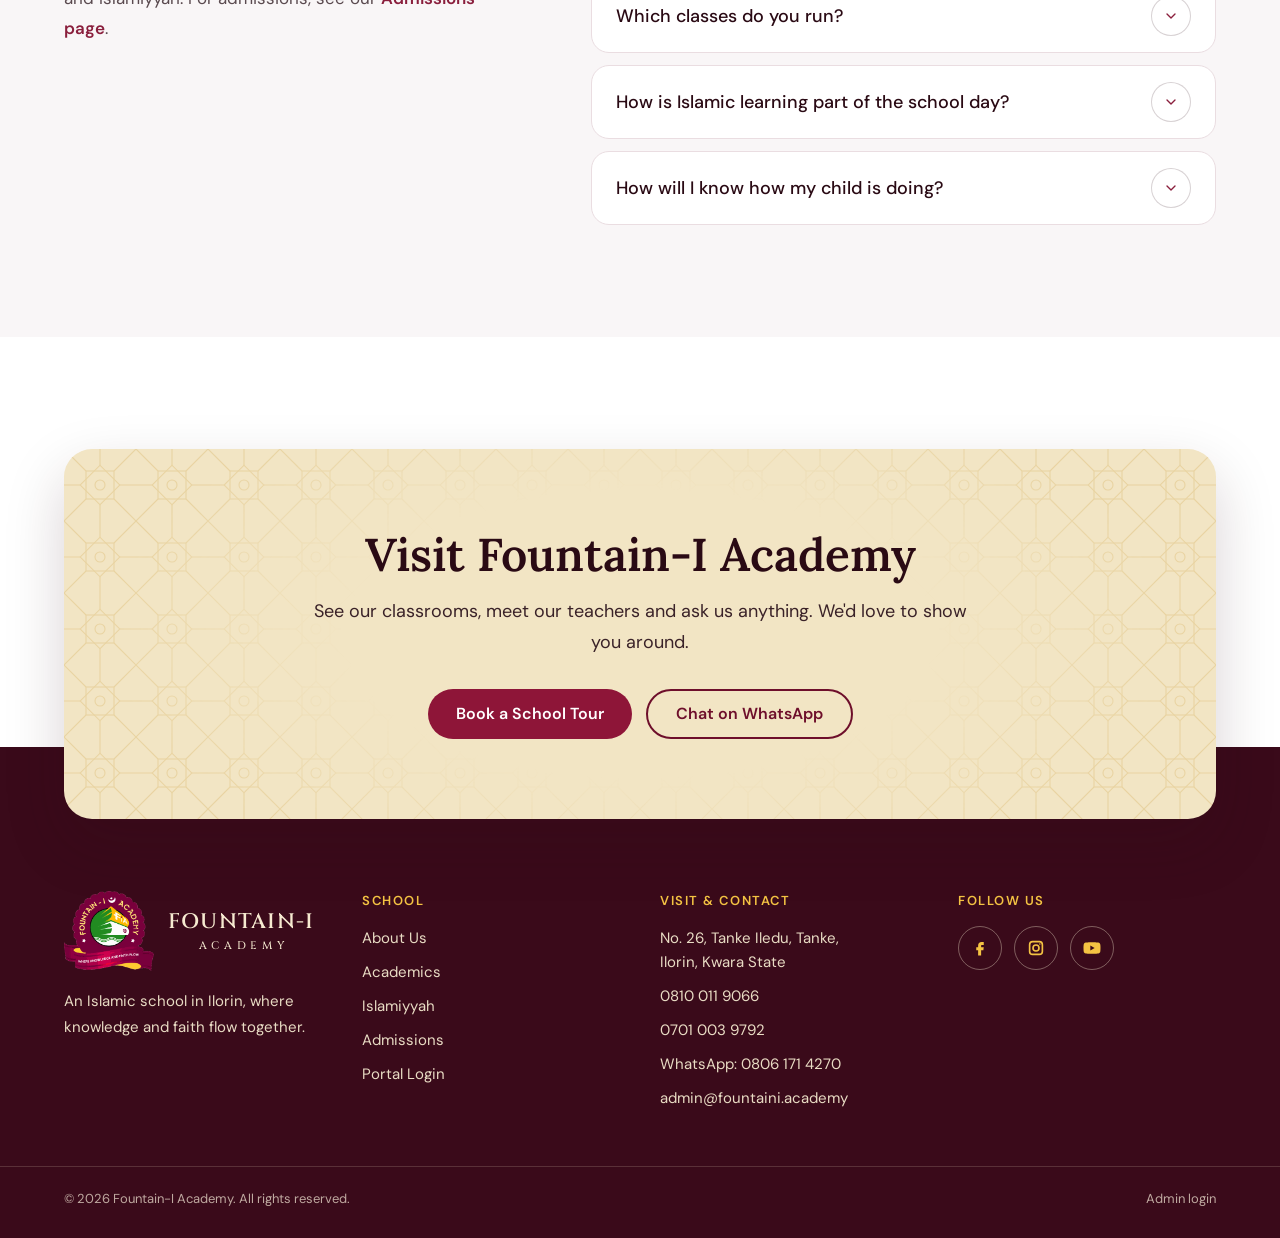
==== commit ddd43380: "Rewrite FAQs from confirmed answers and align header link icons Co-Authored-By: Claude Opus 5.5 <nor" ====
--- a/index.html
+++ b/index.html
@@ -11,7 +11,7 @@
 <meta name="theme-color" content="#3A0A1A">
 <link rel="icon" type="image/png" href="assets/img/favicon.png?v=2ff5b57e">
 <link rel="preconnect" href="https://fonts.googleapis.com"><link rel="preconnect" href="https://fonts.gstatic.com" crossorigin><link href="https://fonts.googleapis.com/css2?family=Amiri:wght@400;700&amp;family=Cinzel:wght@500;600&amp;family=DM+Sans:wght@400;500;600&amp;family=Lora:ital,wght@0,500;0,600;1,500&amp;display=swap" rel="stylesheet">
-<link rel="stylesheet" href="css/styles.css?v=3fa322b5">
+<link rel="stylesheet" href="css/styles.css?v=ad4deb15">
 </head>
 <body>
 <a class="skip" href="#main">Skip to content</a>
@@ -228,10 +228,10 @@
 
 </div>
 <div class="faq" style="flex:1.4 1 520px;min-width:0;display:flex;flex-direction:column;gap:12px">
-<details open><summary>Can parents monitor their child's progress?<span class="chev"><svg width="16" height="16" viewBox="0 0 24 24" fill="none" stroke="#8A1F3D" stroke-width="2" stroke-linecap="round" stroke-linejoin="round"><path d="M6 9l6 6 6-6"></path></svg></span></summary><p>Yes. Results, report cards and progress updates are available in the parent portal, alongside regular contact with teachers.</p></details>
-<details><summary>What curriculum do you follow?<span class="chev"><svg width="16" height="16" viewBox="0 0 24 24" fill="none" stroke="#8A1F3D" stroke-width="2" stroke-linecap="round" stroke-linejoin="round"><path d="M6 9l6 6 6-6"></path></svg></span></summary><p>The Nigerian curriculum, taught through enquiry-based learning, problem-solving, independent thinking, practical investigations and continuous feedback.</p></details>
-<details><summary>Can parents view school fees and payment records?<span class="chev"><svg width="16" height="16" viewBox="0 0 24 24" fill="none" stroke="#8A1F3D" stroke-width="2" stroke-linecap="round" stroke-linejoin="round"><path d="M6 9l6 6 6-6"></path></svg></span></summary><p>Yes. Fees and payment records are available to parents through the portal.</p></details>
-<details><summary>Does the school use digital attendance?<span class="chev"><svg width="16" height="16" viewBox="0 0 24 24" fill="none" stroke="#8A1F3D" stroke-width="2" stroke-linecap="round" stroke-linejoin="round"><path d="M6 9l6 6 6-6"></path></svg></span></summary><p>Yes. Attendance is recorded digitally each day and parents can view it in the portal.</p></details>
+<details open><summary>What curriculum do you follow?<span class="chev"><svg width="16" height="16" viewBox="0 0 24 24" fill="none" stroke="#8A1F3D" stroke-width="2" stroke-linecap="round" stroke-linejoin="round"><path d="M6 9l6 6 6-6"></path></svg></span></summary><p>We follow the Nigerian curriculum, taught through enquiry-based learning, problem-solving, independent thinking, practical investigations and continuous feedback.</p></details>
+<details><summary>Which classes do you run?<span class="chev"><svg width="16" height="16" viewBox="0 0 24 24" fill="none" stroke="#8A1F3D" stroke-width="2" stroke-linecap="round" stroke-linejoin="round"><path d="M6 9l6 6 6-6"></path></svg></span></summary><p>Playgroup to Nursery 2 for ages 2 to 6, and Primary (Basic 1 to 5) for ages 6 to 11. Secondary, JSS 1 to SS 3, opens in the 2027/2028 session.</p></details>
+<details><summary>How is Islamic learning part of the school day?<span class="chev"><svg width="16" height="16" viewBox="0 0 24 24" fill="none" stroke="#8A1F3D" stroke-width="2" stroke-linecap="round" stroke-linejoin="round"><path d="M6 9l6 6 6-6"></path></svg></span></summary><p>From Early Years, scholars study Qur’an memorisation, Qira’ah (Qur’an reading), Deen, Nasheed and Adhkaar. In Primary they add Arabic, Hadith, Seerah and Kitabah, alongside their academic subjects.</p></details>
+<details><summary>How will I know how my child is doing?<span class="chev"><svg width="16" height="16" viewBox="0 0 24 24" fill="none" stroke="#8A1F3D" stroke-width="2" stroke-linecap="round" stroke-linejoin="round"><path d="M6 9l6 6 6-6"></path></svg></span></summary><p>Every scholar receives a report sheet each term, and results and report cards are also available on the school’s parent portal.</p></details>
 </div>
 </div>
 </section>
--- a/css/styles.css
+++ b/css/styles.css
@@ -282,3 +282,8 @@
 .orbit .node{transform:rotate(calc(var(--a) + var(--rot,0deg))) translateY(-36cqw) rotate(calc((var(--a) + var(--rot,0deg)) * -1))}
 .orbit:hover,.orbit:focus-within{animation-play-state:paused}
 @media (prefers-reduced-motion:reduce){.orbit{animation:none}}
+
+/* Header links: centre icons on the cap height of the uppercase labels */
+.hdr-right a[data-portal]>svg:first-child{transform:translateY(-.9px)}
+.hdr-right a[data-portal]>svg:last-child{transform:translateY(-.5px)}
+.hdr-right a[href="admissions.html"]>svg{transform:translateY(-1.5px)}
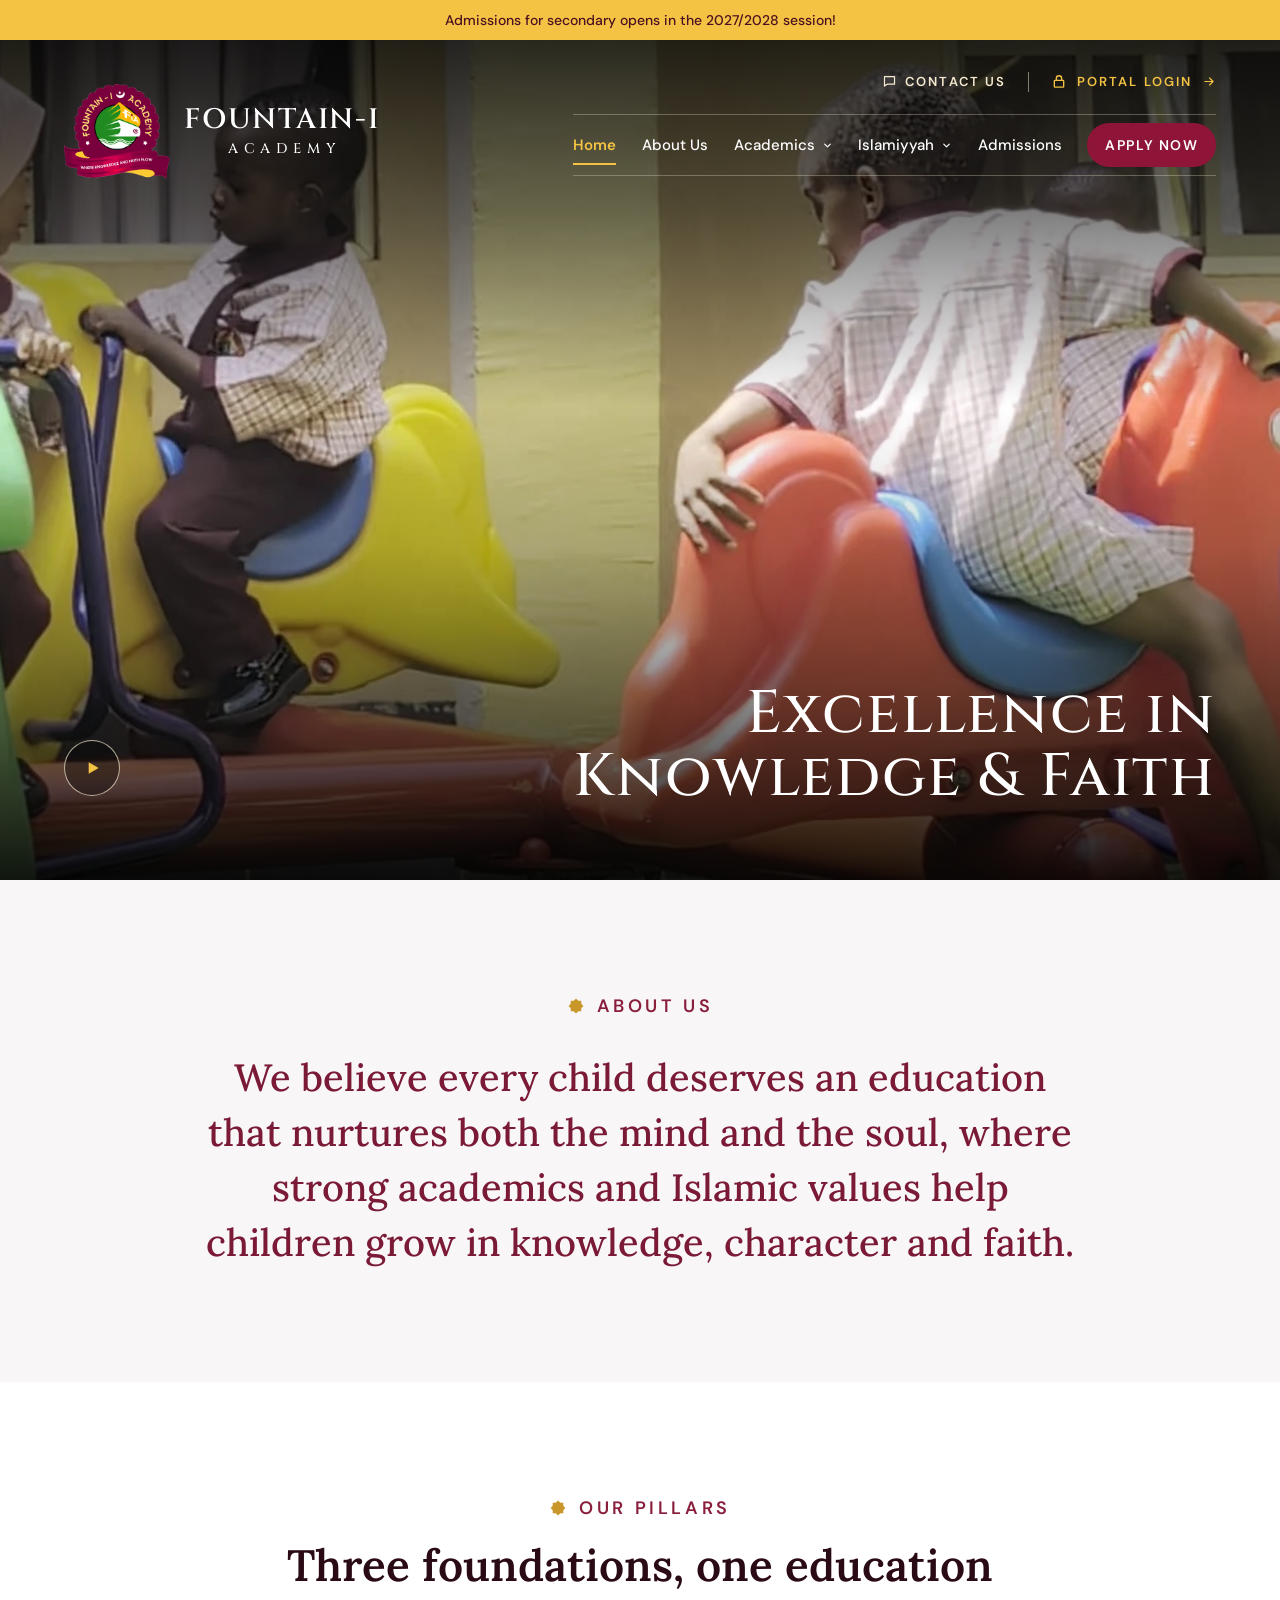
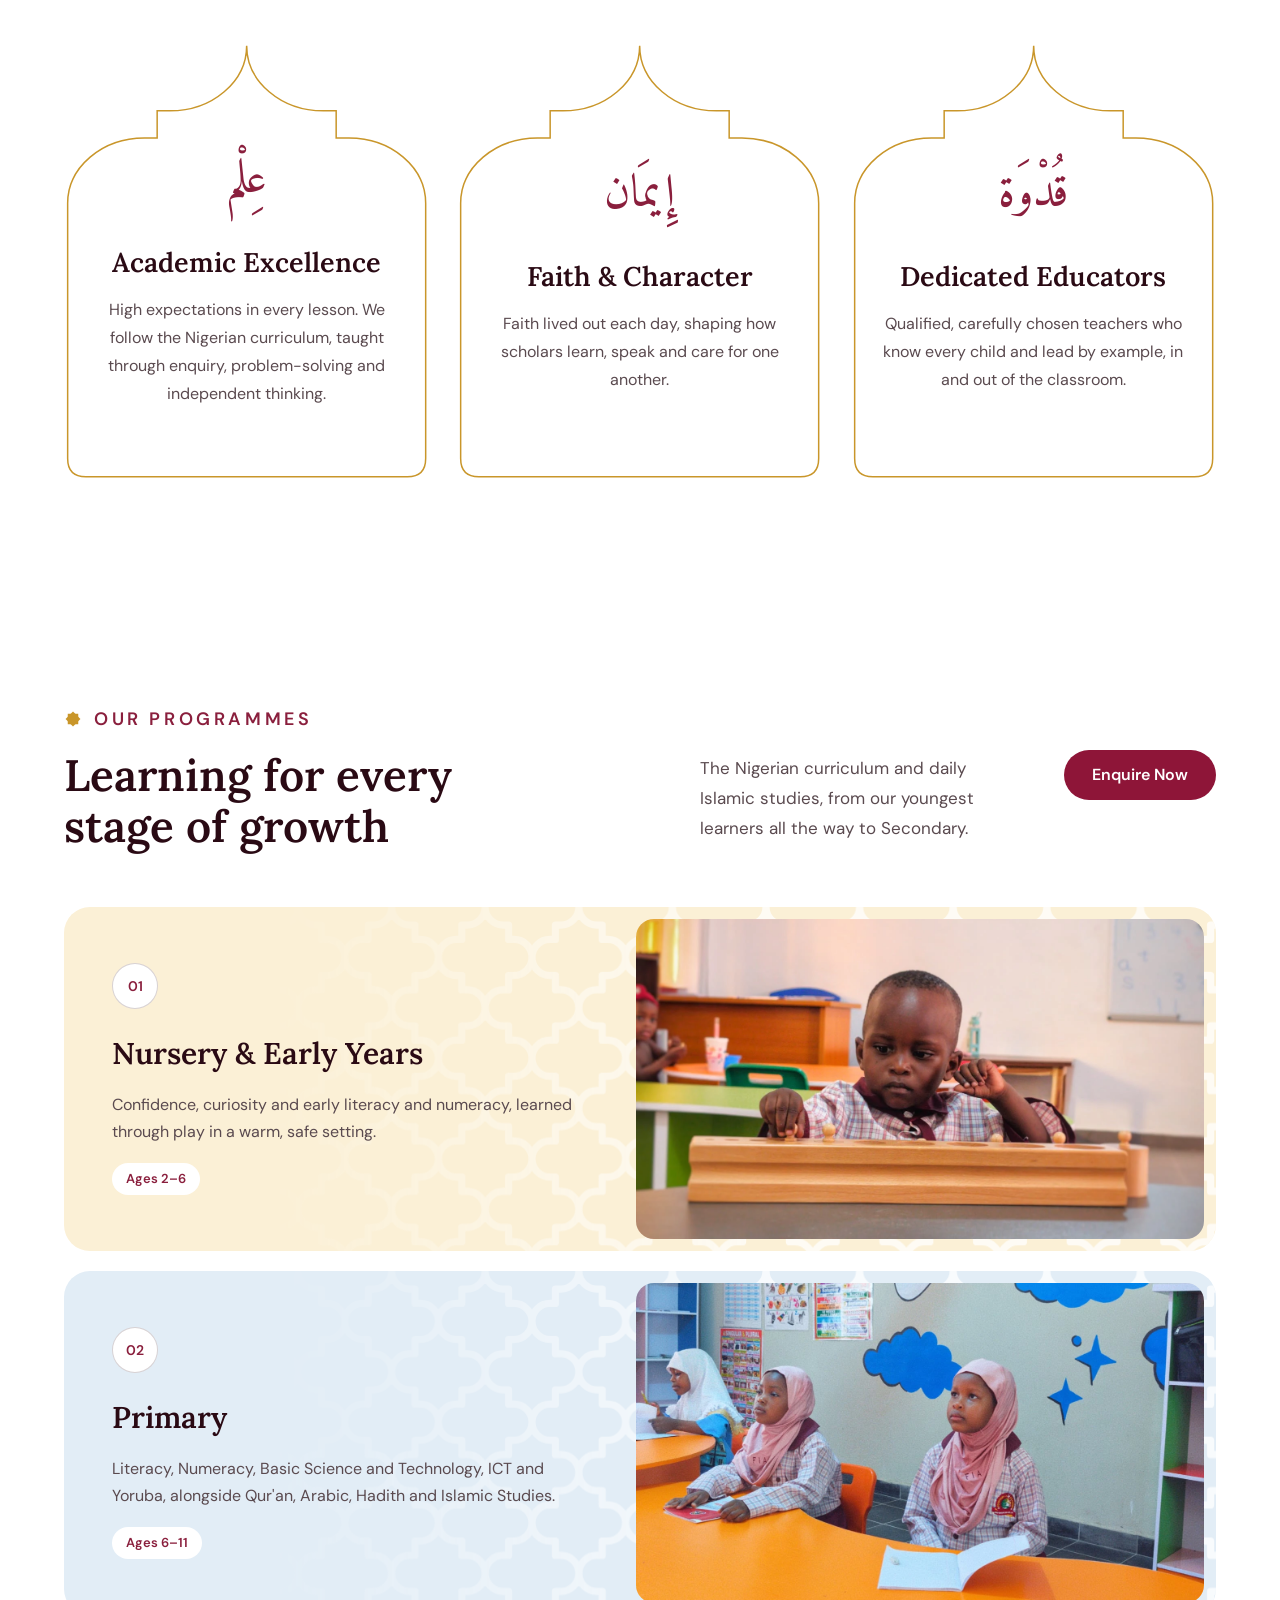
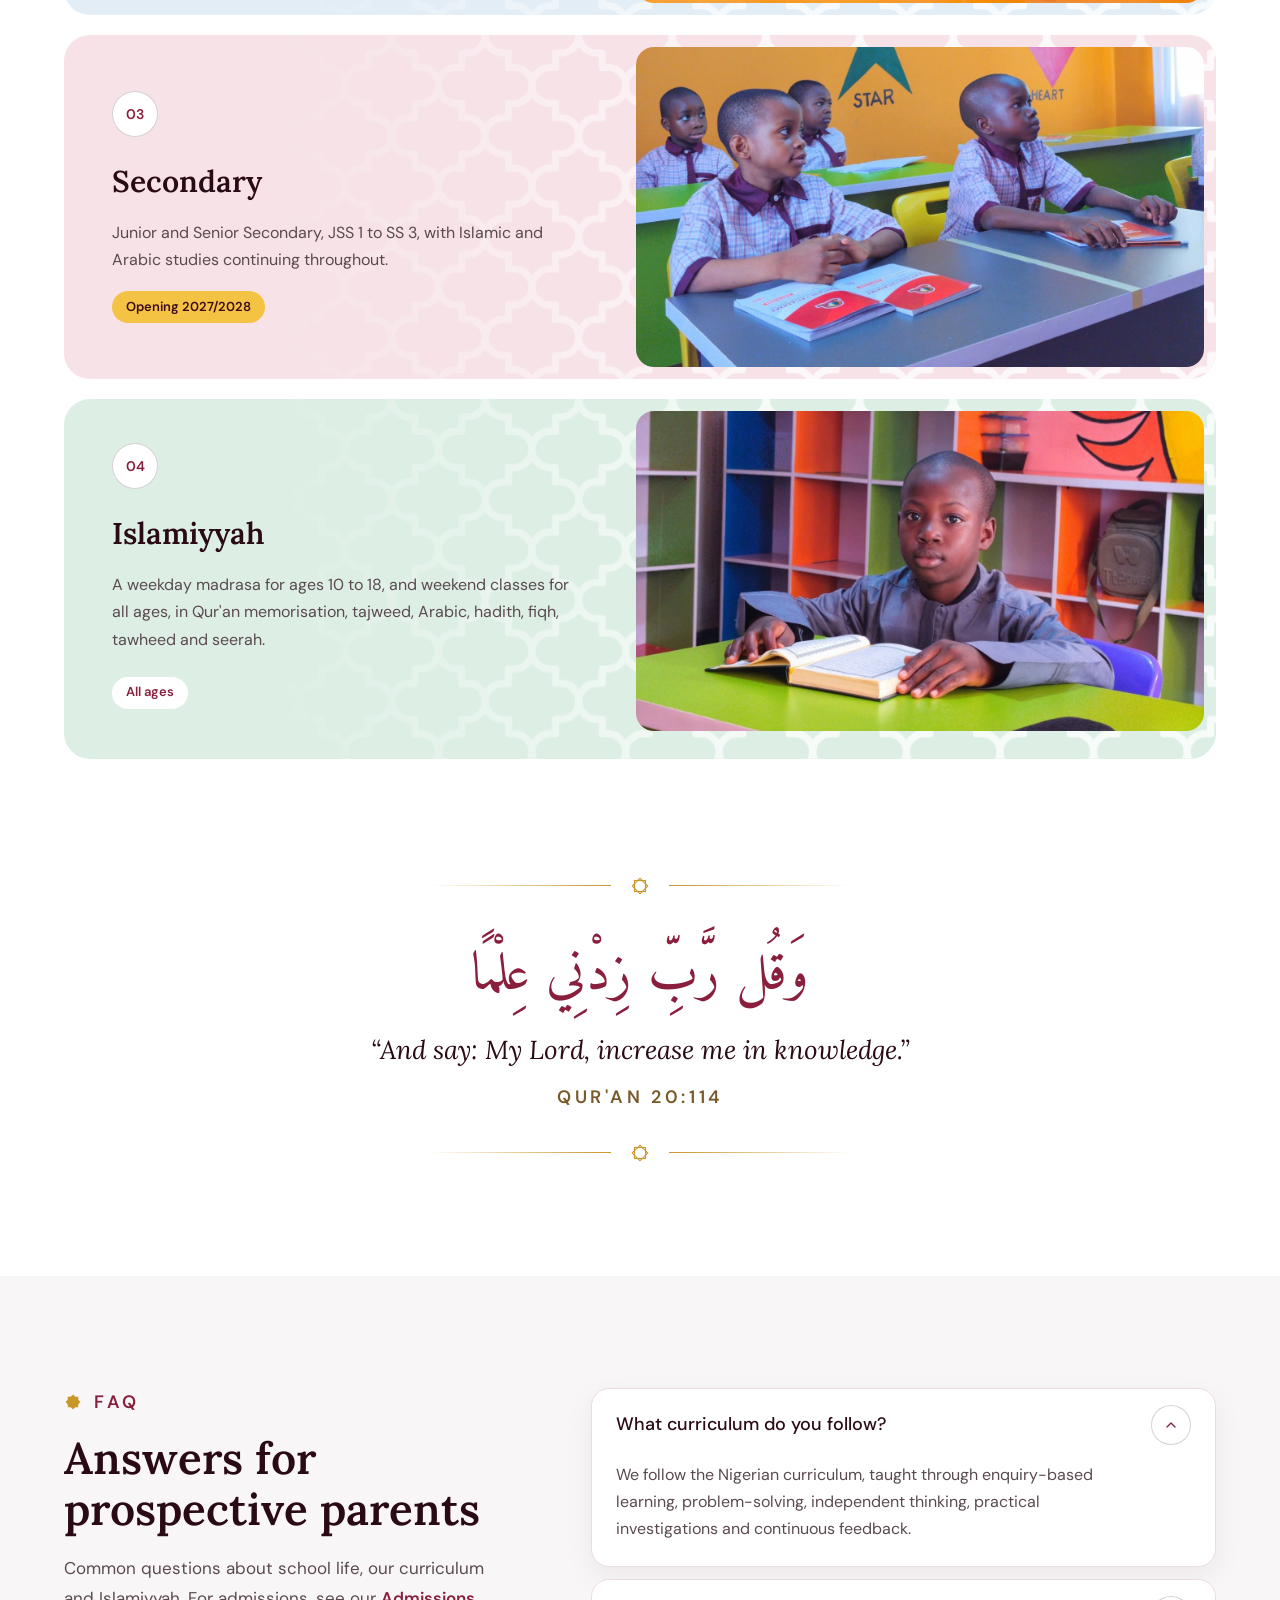
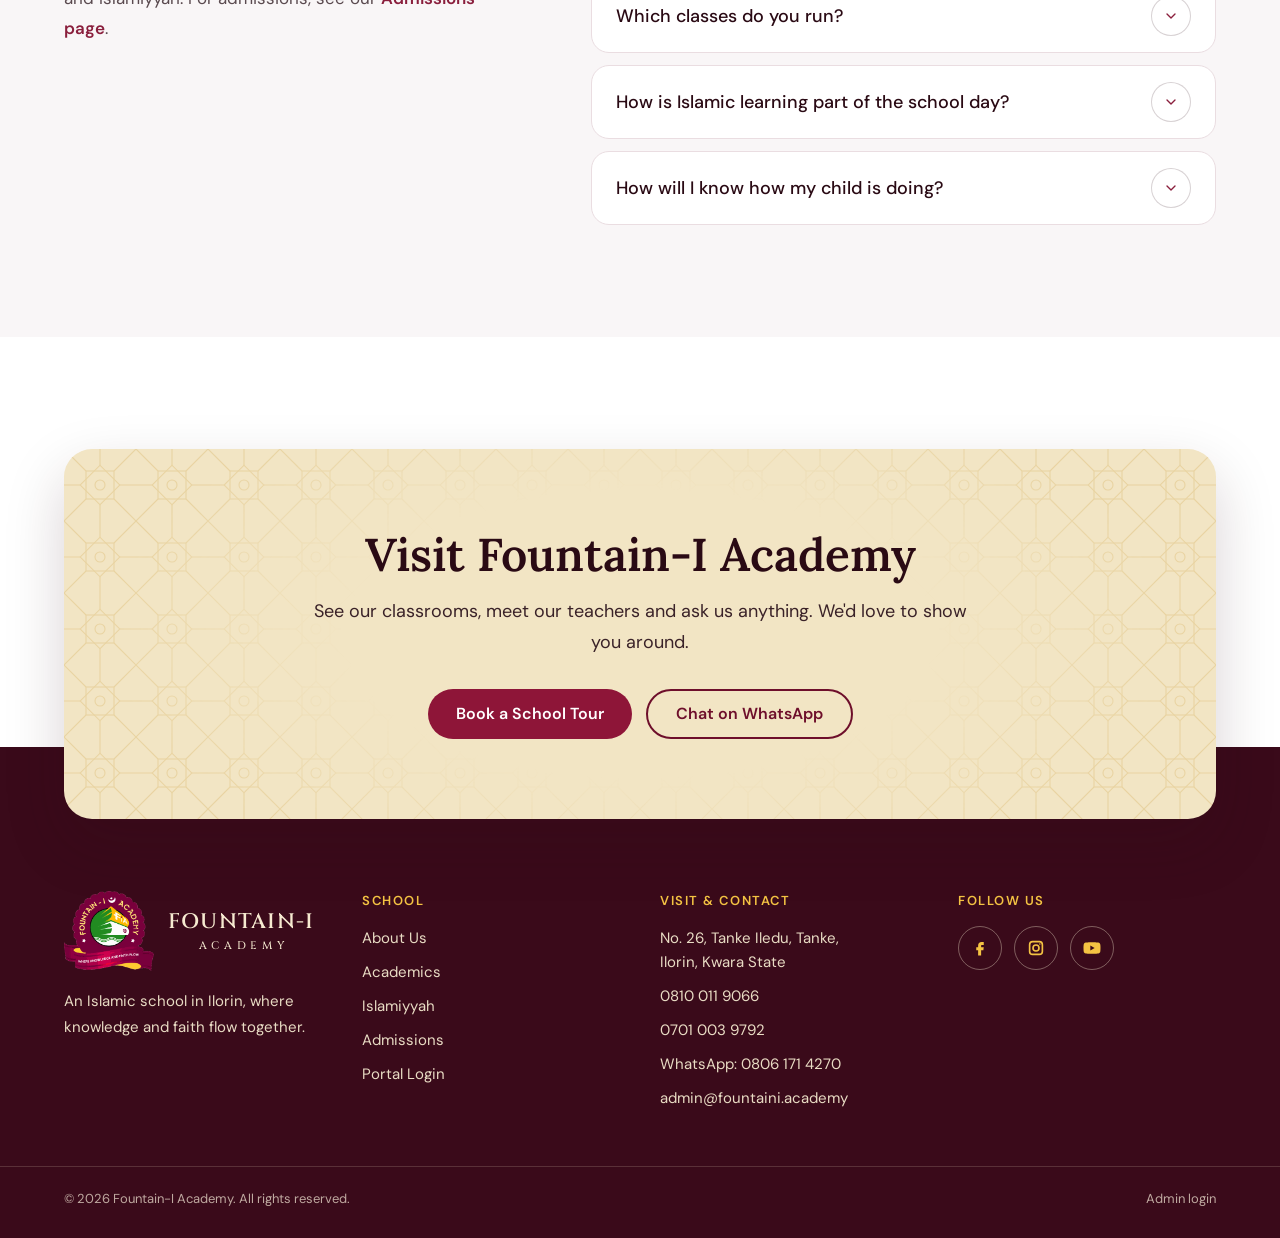
==== commit 9a904ef3: "Add motion and custom controls across the site Scroll reveals, hero entrance, eased dropdowns, anima" ====
--- a/index.html
+++ b/index.html
@@ -11,7 +11,7 @@
 <meta name="theme-color" content="#3A0A1A">
 <link rel="icon" type="image/png" href="assets/img/favicon.png?v=2ff5b57e">
 <link rel="preconnect" href="https://fonts.googleapis.com"><link rel="preconnect" href="https://fonts.gstatic.com" crossorigin><link href="https://fonts.googleapis.com/css2?family=Amiri:wght@400;700&amp;family=Cinzel:wght@500;600&amp;family=DM+Sans:wght@400;500;600&amp;family=Lora:ital,wght@0,500;0,600;1,500&amp;display=swap" rel="stylesheet">
-<link rel="stylesheet" href="css/styles.css?v=ad4deb15">
+<link rel="stylesheet" href="css/styles.css?v=fa332e03">
 </head>
 <body>
 <a class="skip" href="#main">Skip to content</a>
@@ -297,6 +297,6 @@
 </div>
 
 </div>
-<script src="js/main.js?v=318c5aa1" defer></script>
+<script src="js/main.js?v=d3fb0a9b" defer></script>
 </body>
 </html>
--- a/css/styles.css
+++ b/css/styles.css
@@ -287,3 +287,98 @@
 .hdr-right a[data-portal]>svg:first-child{transform:translateY(-.9px)}
 .hdr-right a[data-portal]>svg:last-child{transform:translateY(-.5px)}
 .hdr-right a[href="admissions.html"]>svg{transform:translateY(-1.5px)}
+
+/* ---------- Motion and custom controls ---------- */
+:root{--ease:cubic-bezier(.2,.7,.2,1);--ease-out:cubic-bezier(.16,1,.3,1)}
+::selection{background:#F4C343;color:#2A0A14}
+@view-transition{navigation:auto}
+::view-transition-old(root),::view-transition-new(root){animation-duration:.35s;animation-timing-function:var(--ease)}
+
+/* Hero titles rise in on load */
+@keyframes fiUp{from{opacity:0;transform:translateY(22px)}to{opacity:1;transform:none}}
+.hero h1{animation:fiUp 1s var(--ease-out) .15s both}
+.hero .crumb{animation:fiUp .9s var(--ease-out) .05s both}
+.hero .topstrip{animation:fiUp .7s var(--ease-out) both}
+
+/* Scroll reveal (classes are added by script, so content shows without it) */
+.rv{opacity:0;transform:translateY(28px);transition:opacity .8s var(--ease-out),transform .8s var(--ease-out);transition-delay:var(--d,0ms)}
+.rv.in{opacity:1;transform:none}
+
+/* Buttons and links */
+.pill{transition:transform .3s var(--ease),box-shadow .3s var(--ease),background-color .25s,color .25s,filter .25s}
+.pill:hover{transform:translateY(-2px);box-shadow:0 12px 26px rgba(110,15,43,.22);filter:brightness(1.05)}
+.pill:active{transform:translateY(0) scale(.98);box-shadow:0 4px 10px rgba(110,15,43,.18);transition-duration:.1s}
+.link svg{transition:transform .25s var(--ease)}
+.link:hover svg{transform:translateX(4px)}
+.mnav a:not([style*="background"]){text-decoration:none !important;background-image:linear-gradient(currentColor,currentColor);background-repeat:no-repeat;background-position:0 calc(100% - 4px);background-size:0 2px;transition:background-size .3s var(--ease),color .2s}
+.mnav a:not([style*="background"]):hover,.mnav a[aria-current]:not([style*="background"]){background-size:100% 2px}
+.mnav .dd>a{background-size:0 2px !important}
+.foot a{transition:color .2s}
+.hdr-right a{transition:opacity .2s,color .2s}
+.hdr-right a:hover{opacity:.85}
+
+/* Cards lift on hover */
+.prog,.lift{transition:transform .45s var(--ease),box-shadow .45s var(--ease)}
+.prog:hover,.lift:hover{transform:translateY(-4px);box-shadow:0 22px 48px rgba(42,10,20,.1)}
+.mihrab{transition:transform .45s var(--ease)}
+.mihrab:hover{transform:translateY(-6px)}
+.mihrab svg.mh path{transition:stroke .3s}
+.mihrab:hover svg.mh path{stroke:#8A1F3D}
+.glance tbody tr{transition:background-color .2s}
+.glance tbody tr:hover{background:#FBF7F8}
+
+/* Navigation dropdown: eased, items cascade in */
+.mnav .dd-menu{transition:opacity .25s var(--ease),transform .3s var(--ease-out),visibility .25s}
+.mnav .dd-menu>div{transform-origin:top left}
+.mnav .dd-menu a{opacity:0;transform:translateY(4px);transition:opacity .25s var(--ease),transform .3s var(--ease-out),background-color .15s,color .15s}
+.mnav .dd:hover .dd-menu a,.mnav .dd:focus-within .dd-menu a{opacity:1;transform:none}
+.mnav .dd-menu a:nth-child(2){transition-delay:30ms}.mnav .dd-menu a:nth-child(3){transition-delay:60ms}.mnav .dd-menu a:nth-child(4){transition-delay:90ms}.mnav .dd-menu a:nth-child(5){transition-delay:120ms}
+
+/* Accordions */
+.faq details{transition:border-color .25s,box-shadow .25s}
+.faq details:hover{border-color:#D9C4CB}
+.faq details[open]{box-shadow:0 10px 30px rgba(42,10,20,.06)}
+.faq .chev{transition:transform .35s var(--ease),background-color .2s,border-color .2s}
+.faq summary:hover .chev{border-color:#8A1F3D}
+.faq details.closing .chev{transform:none}
+.mobile-menu details.closing summary::after{content:'+'}
+
+/* Mobile menu slides in */
+.mobile-menu{opacity:0;transform:translateY(-12px);transition:opacity .3s var(--ease),transform .4s var(--ease-out)}
+.mobile-menu.show{opacity:1;transform:none}
+.mobile-menu nav>*{opacity:0;transform:translateY(10px);transition:opacity .35s var(--ease),transform .45s var(--ease-out)}
+.mobile-menu.show nav>*{opacity:1;transform:none}
+.mobile-menu.show nav>*:nth-child(2){transition-delay:40ms}.mobile-menu.show nav>*:nth-child(3){transition-delay:80ms}.mobile-menu.show nav>*:nth-child(4){transition-delay:120ms}.mobile-menu.show nav>*:nth-child(5){transition-delay:160ms}.mobile-menu.show nav>*:nth-child(6){transition-delay:200ms}
+
+/* Text fields */
+.fld input,.fld textarea{transition:border-color .2s,box-shadow .2s}
+.fld input:hover,.fld textarea:hover{border-color:#CDB6BE}
+.fld input:focus,.fld textarea:focus{outline:none;border-color:#8A1F3D;box-shadow:0 0 0 4px rgba(138,31,61,.12)}
+.form-note{animation:fiUp .5s var(--ease-out) both}
+
+/* Custom select (replaces the browser's own dropdown) */
+.cs{position:relative}
+.cs-native{position:absolute !important;width:1px !important;height:1px !important;min-height:0 !important;padding:0 !important;border:0 !important;opacity:0;pointer-events:none;clip:rect(0 0 0 0)}
+.cs-btn{width:100%;min-height:52px;border:1px solid #E2D2D7;border-radius:14px;padding:0 14px 0 16px;font-family:inherit;font-size:16px;font-weight:400;line-height:1.3;color:#2A1A1F;background:#ffffff;display:flex;align-items:center;justify-content:space-between;gap:12px;cursor:pointer;text-align:left;transition:border-color .2s,box-shadow .2s}
+.cs-btn:hover{border-color:#CDB6BE}
+.cs-btn:focus-visible,.cs.open .cs-btn{outline:none;border-color:#8A1F3D;box-shadow:0 0 0 4px rgba(138,31,61,.12)}
+.cs-btn svg{flex:0 0 auto;transition:transform .3s var(--ease)}
+.cs.open .cs-btn svg{transform:rotate(180deg)}
+.cs-list{position:absolute;left:0;right:0;top:calc(100% + 8px);z-index:40;margin:0;padding:6px;list-style:none;background:#ffffff;border:1px solid #EADDE1;border-top:3px solid #F4C343;border-radius:16px;box-shadow:0 18px 40px rgba(42,10,20,.16);max-height:300px;overflow-y:auto;opacity:0;visibility:hidden;transform:translateY(-6px) scale(.98);transform-origin:top center;transition:opacity .2s var(--ease),transform .28s var(--ease-out),visibility .2s}
+.cs.up .cs-list{top:auto;bottom:calc(100% + 8px);transform-origin:bottom center;transform:translateY(6px) scale(.98)}
+.cs.open .cs-list{opacity:1;visibility:visible;transform:none}
+.cs-list li{display:flex;align-items:center;justify-content:space-between;gap:12px;padding:11px 12px;border-radius:10px;font-size:16px;font-weight:400;color:#2A1A1F;cursor:pointer;transition:background-color .15s,color .15s}
+.cs-list li.active{background:#F9F6F7}
+.cs-list li[aria-selected="true"]{color:#8A1F3D;font-weight:600}
+.cs-list li svg{opacity:0;flex:0 0 auto;transition:opacity .15s}
+.cs-list li[aria-selected="true"] svg{opacity:1}
+
+/* Toast (replaces the browser's alert box) */
+.toast{position:fixed;left:50%;bottom:28px;z-index:80;max-width:calc(100% - 32px);transform:translate(-50%,20px);opacity:0;visibility:hidden;background:#3A0A1A;color:#F6EAD0;border:1px solid rgba(244,195,67,.45);border-radius:999px;padding:14px 22px;font:500 15px/1.4 'DM Sans',system-ui,sans-serif;box-shadow:0 18px 40px rgba(20,4,10,.3);display:flex;align-items:center;gap:10px;transition:opacity .3s var(--ease),transform .4s var(--ease-out),visibility .3s}
+.toast.show{opacity:1;visibility:visible;transform:translate(-50%,0)}
+.toast::before{content:'';width:8px;height:8px;border-radius:50%;background:#F4C343;flex:0 0 auto}
+
+@media (prefers-reduced-motion:reduce){
+  *,*::before,*::after{animation-duration:.01ms !important;animation-delay:0ms !important;transition-duration:.01ms !important;transition-delay:0ms !important}
+  .rv{opacity:1;transform:none}
+}
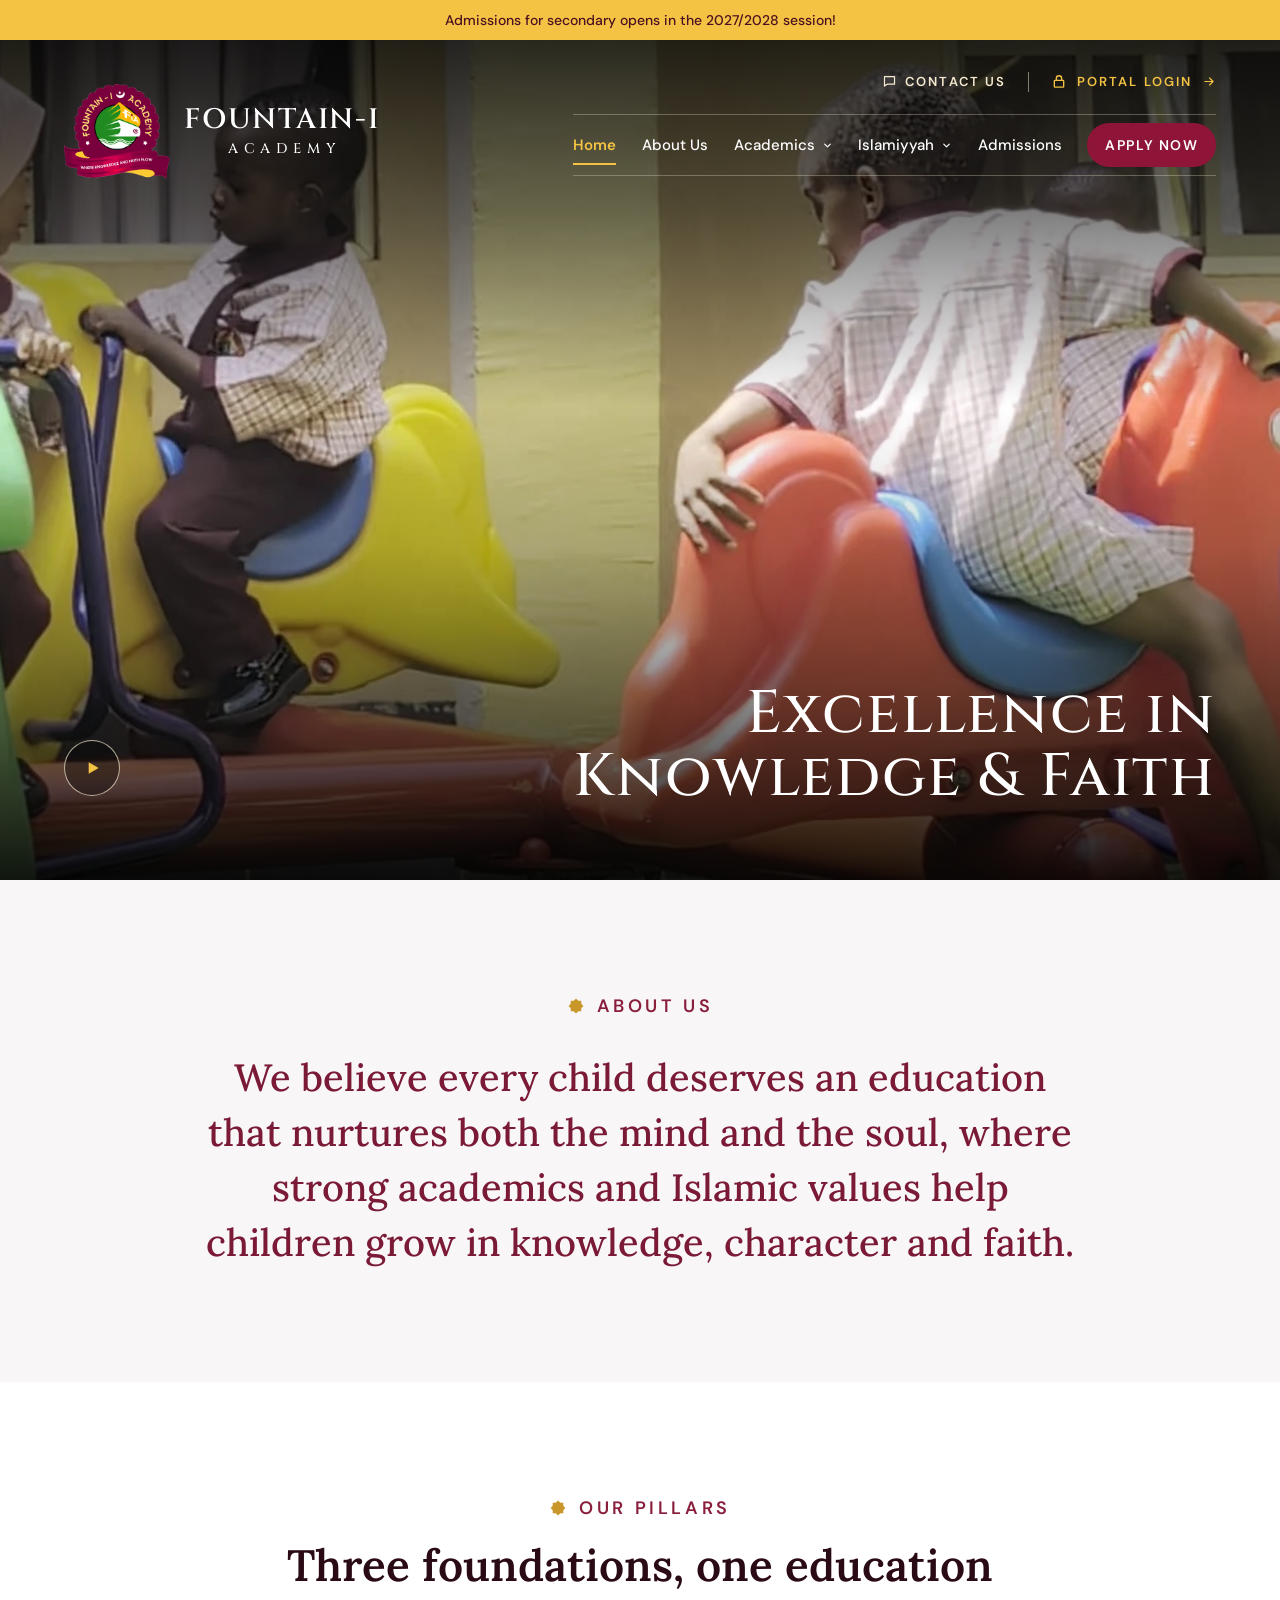
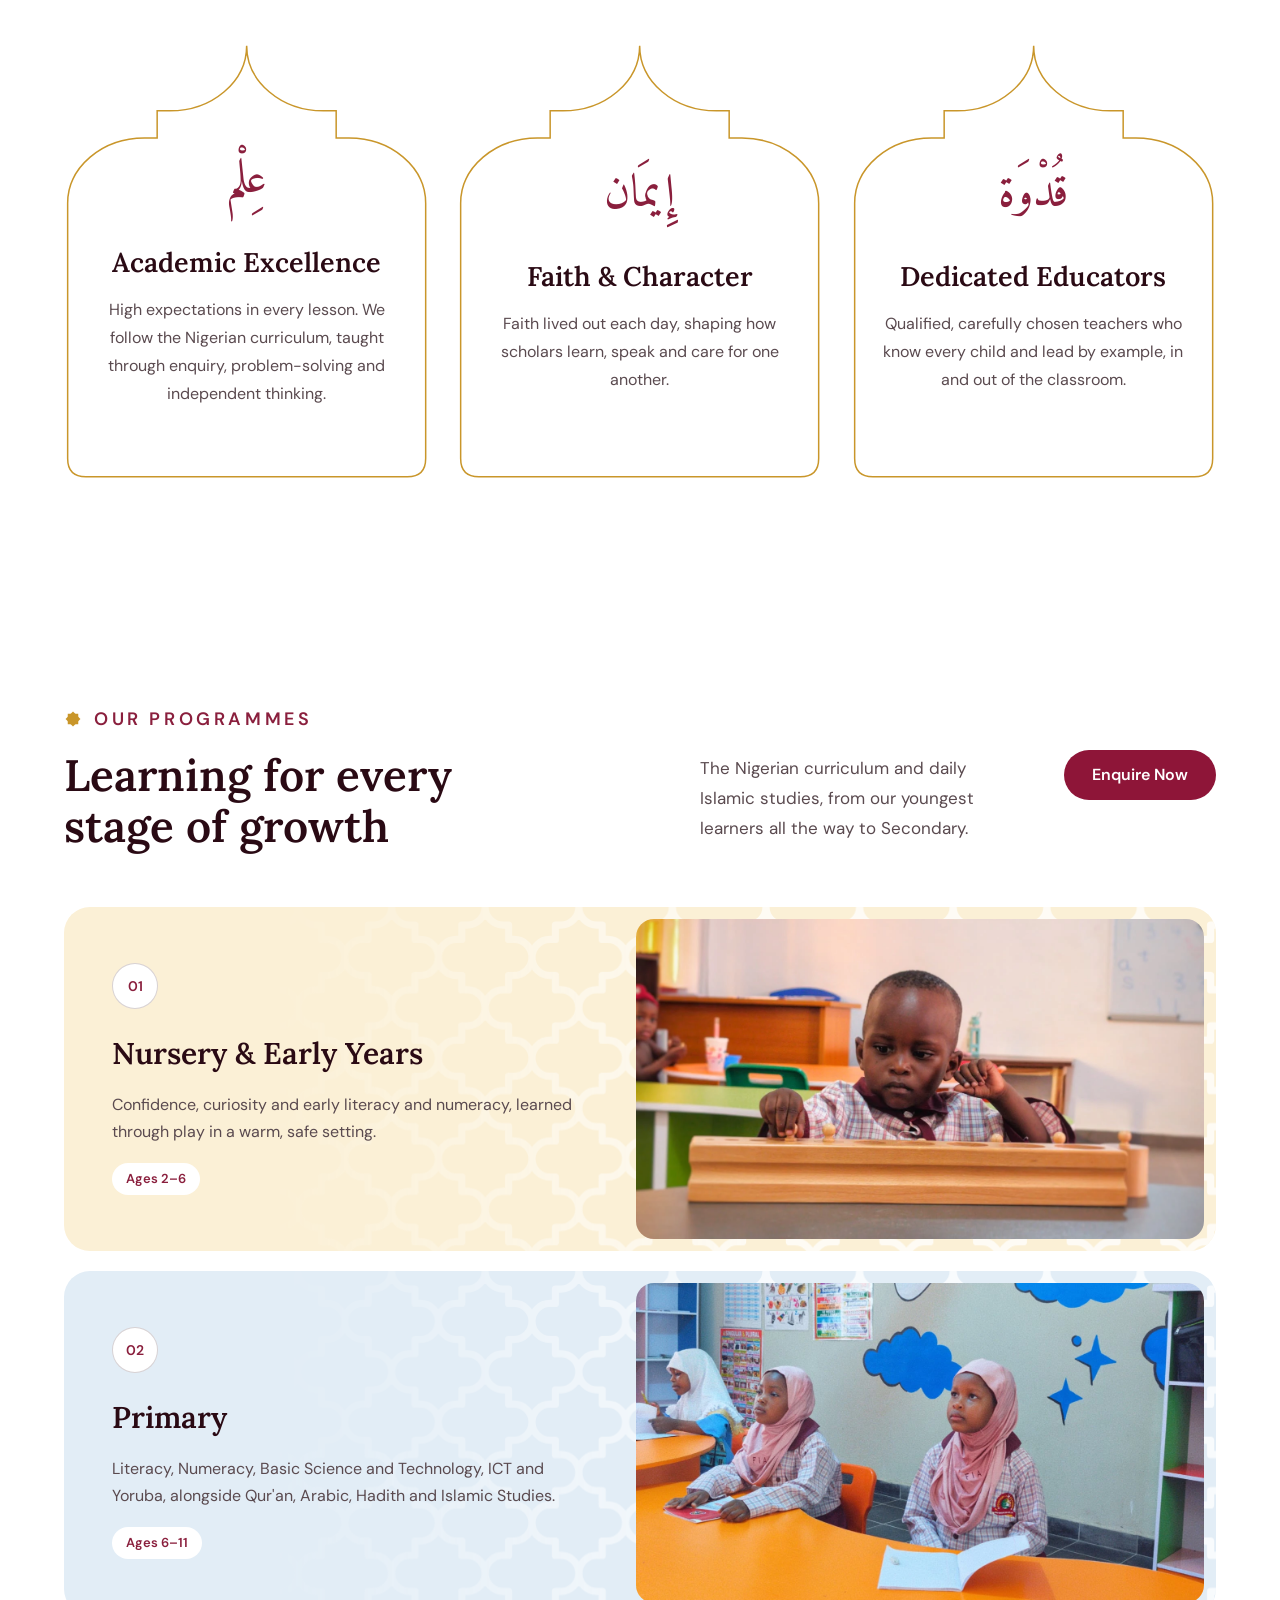
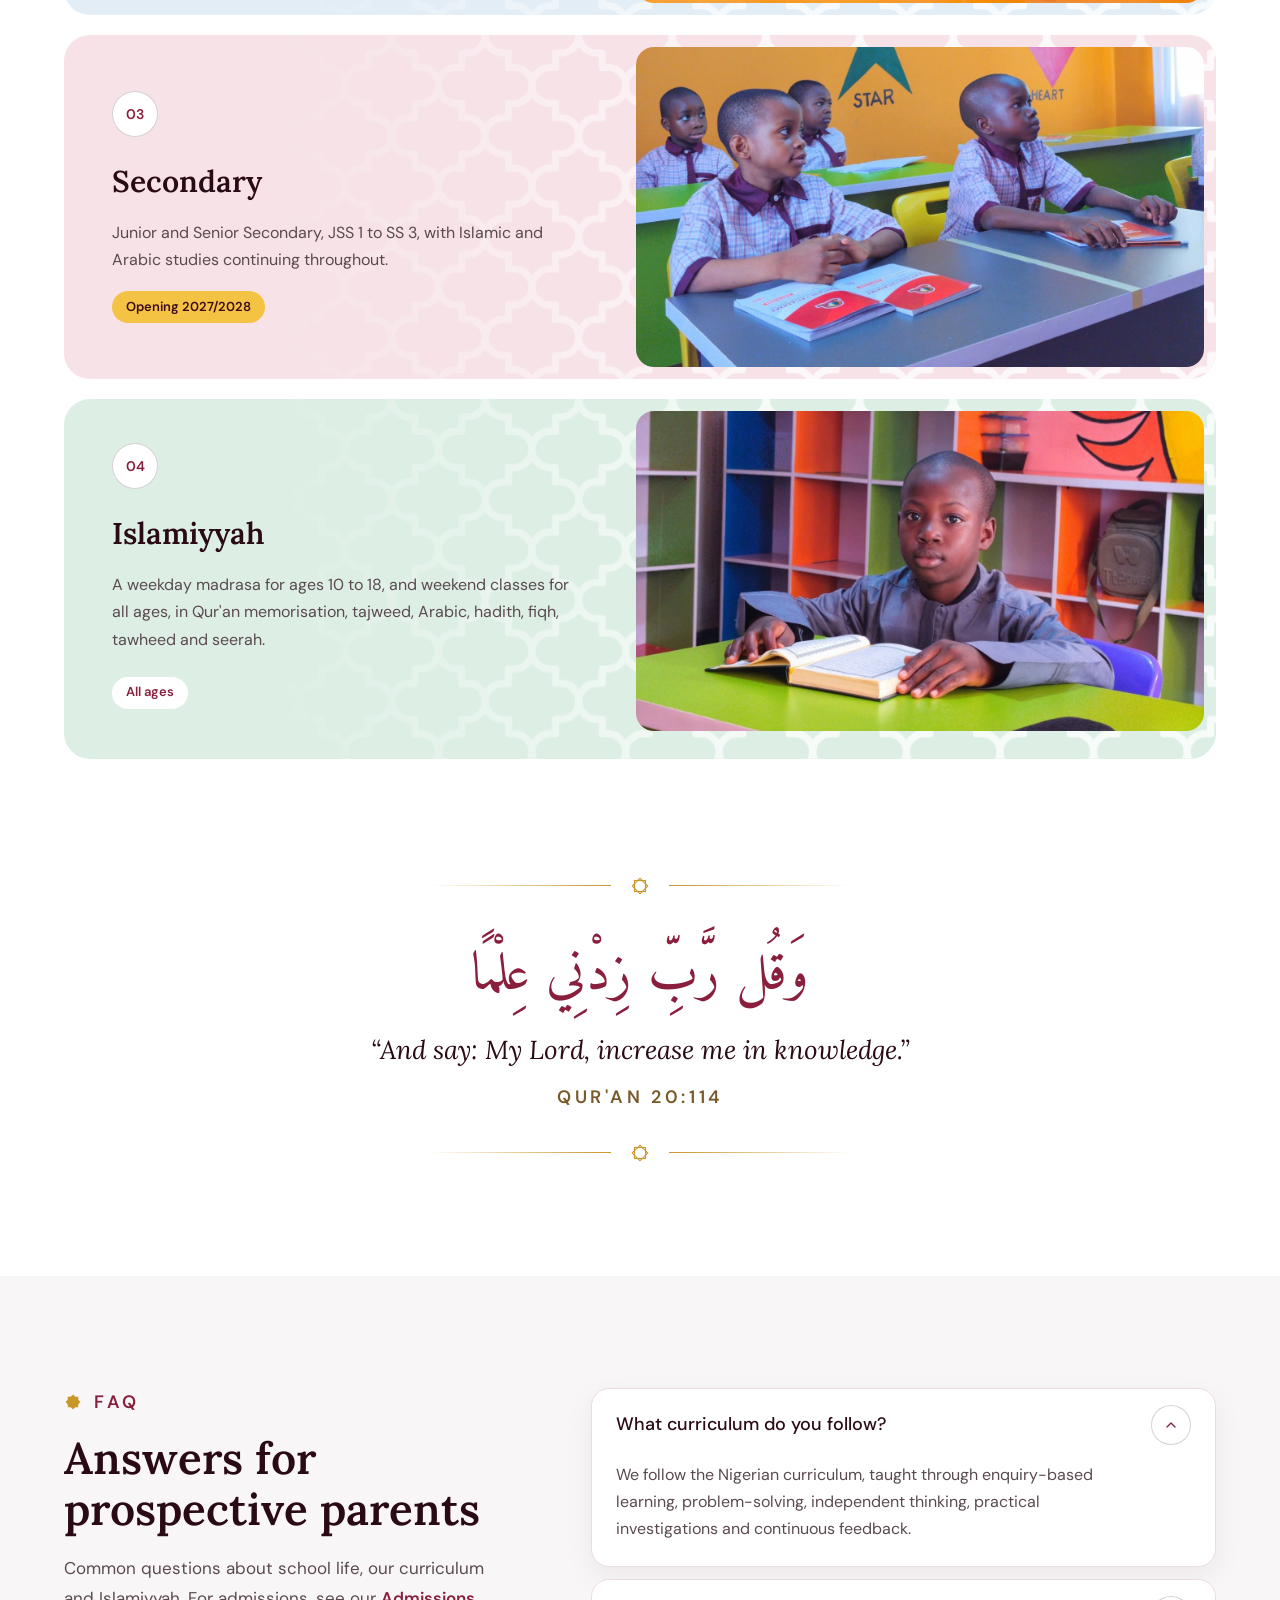
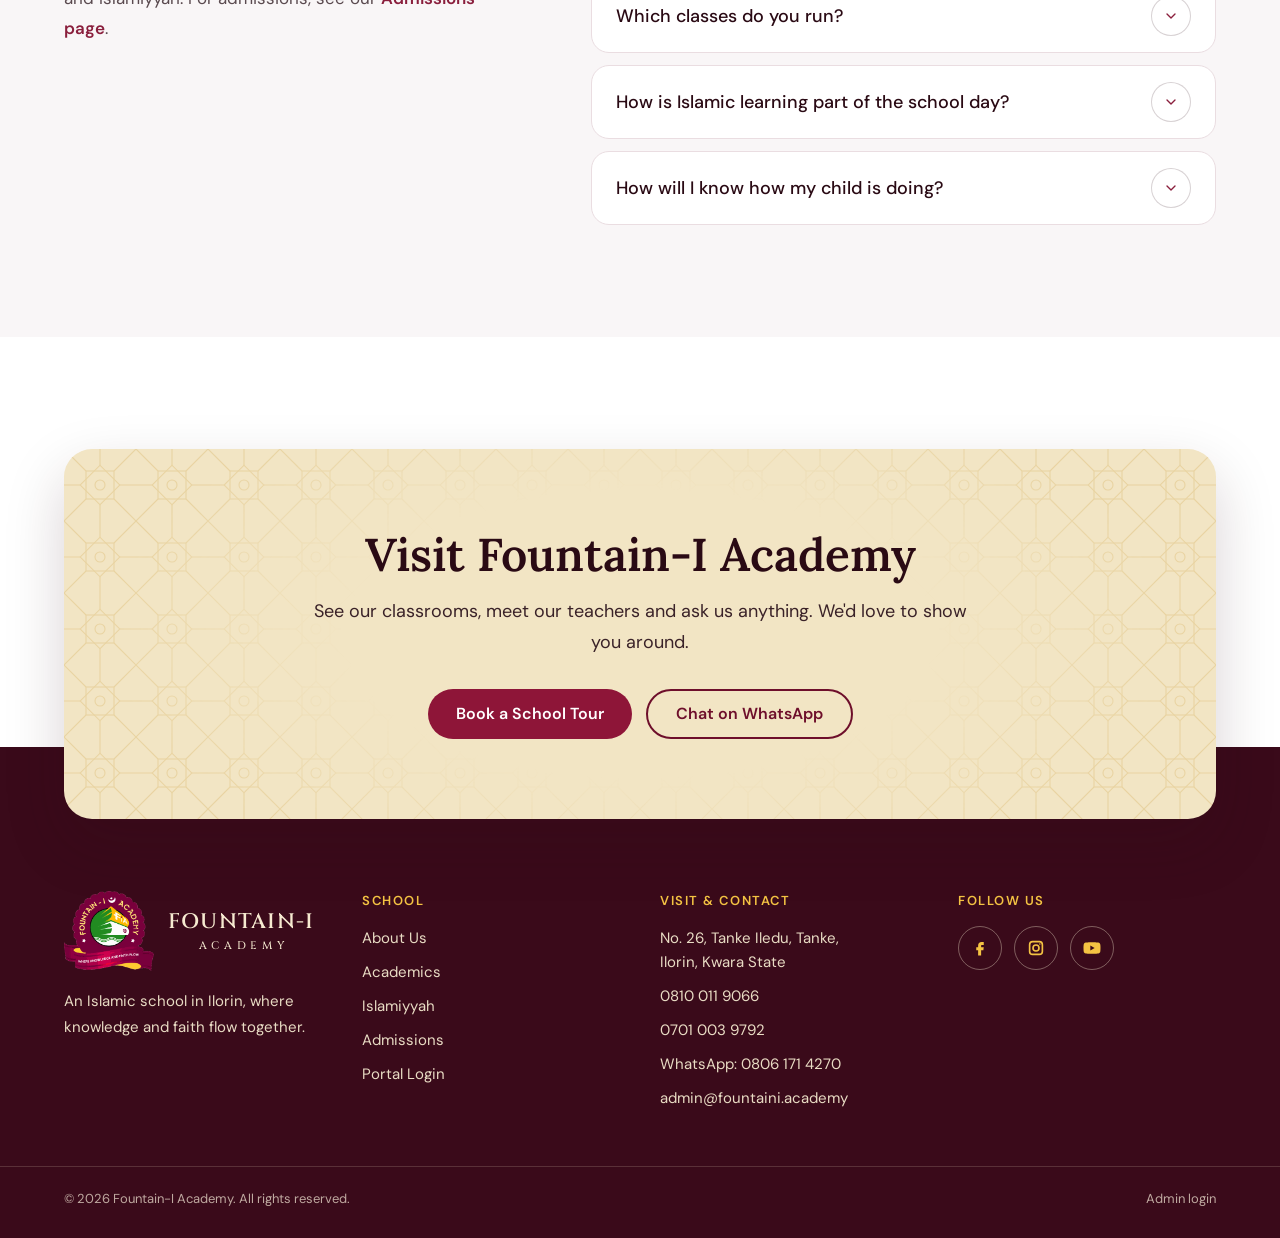
==== commit c266f97b: "Keep value cards the same height Co-Authored-By: Claude Opus 5.5 <noreply@anthropic.com> Claude-Sess" ====
--- a/index.html
+++ b/index.html
@@ -11,7 +11,7 @@
 <meta name="theme-color" content="#3A0A1A">
 <link rel="icon" type="image/png" href="assets/img/favicon.png?v=2ff5b57e">
 <link rel="preconnect" href="https://fonts.googleapis.com"><link rel="preconnect" href="https://fonts.gstatic.com" crossorigin><link href="https://fonts.googleapis.com/css2?family=Amiri:wght@400;700&amp;family=Cinzel:wght@500;600&amp;family=DM+Sans:wght@400;500;600&amp;family=Lora:ital,wght@0,500;0,600;1,500&amp;display=swap" rel="stylesheet">
-<link rel="stylesheet" href="css/styles.css?v=fa332e03">
+<link rel="stylesheet" href="css/styles.css?v=018193c7">
 </head>
 <body>
 <a class="skip" href="#main">Skip to content</a>
@@ -297,6 +297,6 @@
 </div>
 
 </div>
-<script src="js/main.js?v=d3fb0a9b" defer></script>
+<script src="js/main.js?v=798f3d2e" defer></script>
 </body>
 </html>
--- a/css/styles.css
+++ b/css/styles.css
@@ -317,15 +317,6 @@
 .hdr-right a{transition:opacity .2s,color .2s}
 .hdr-right a:hover{opacity:.85}
 
-/* Cards lift on hover */
-.prog,.lift{transition:transform .45s var(--ease),box-shadow .45s var(--ease)}
-.prog:hover,.lift:hover{transform:translateY(-4px);box-shadow:0 22px 48px rgba(42,10,20,.1)}
-.mihrab{transition:transform .45s var(--ease)}
-.mihrab:hover{transform:translateY(-6px)}
-.mihrab svg.mh path{transition:stroke .3s}
-.mihrab:hover svg.mh path{stroke:#8A1F3D}
-.glance tbody tr{transition:background-color .2s}
-.glance tbody tr:hover{background:#FBF7F8}
 
 /* Navigation dropdown: eased, items cascade in */
 .mnav .dd-menu{transition:opacity .25s var(--ease),transform .3s var(--ease-out),visibility .25s}
@@ -382,3 +373,6 @@
   *,*::before,*::after{animation-duration:.01ms !important;animation-delay:0ms !important;transition-duration:.01ms !important;transition-delay:0ms !important}
   .rv{opacity:1;transform:none}
 }
+
+/* Arch cards in a row share the tallest card's height */
+.mihrab{align-self:stretch}
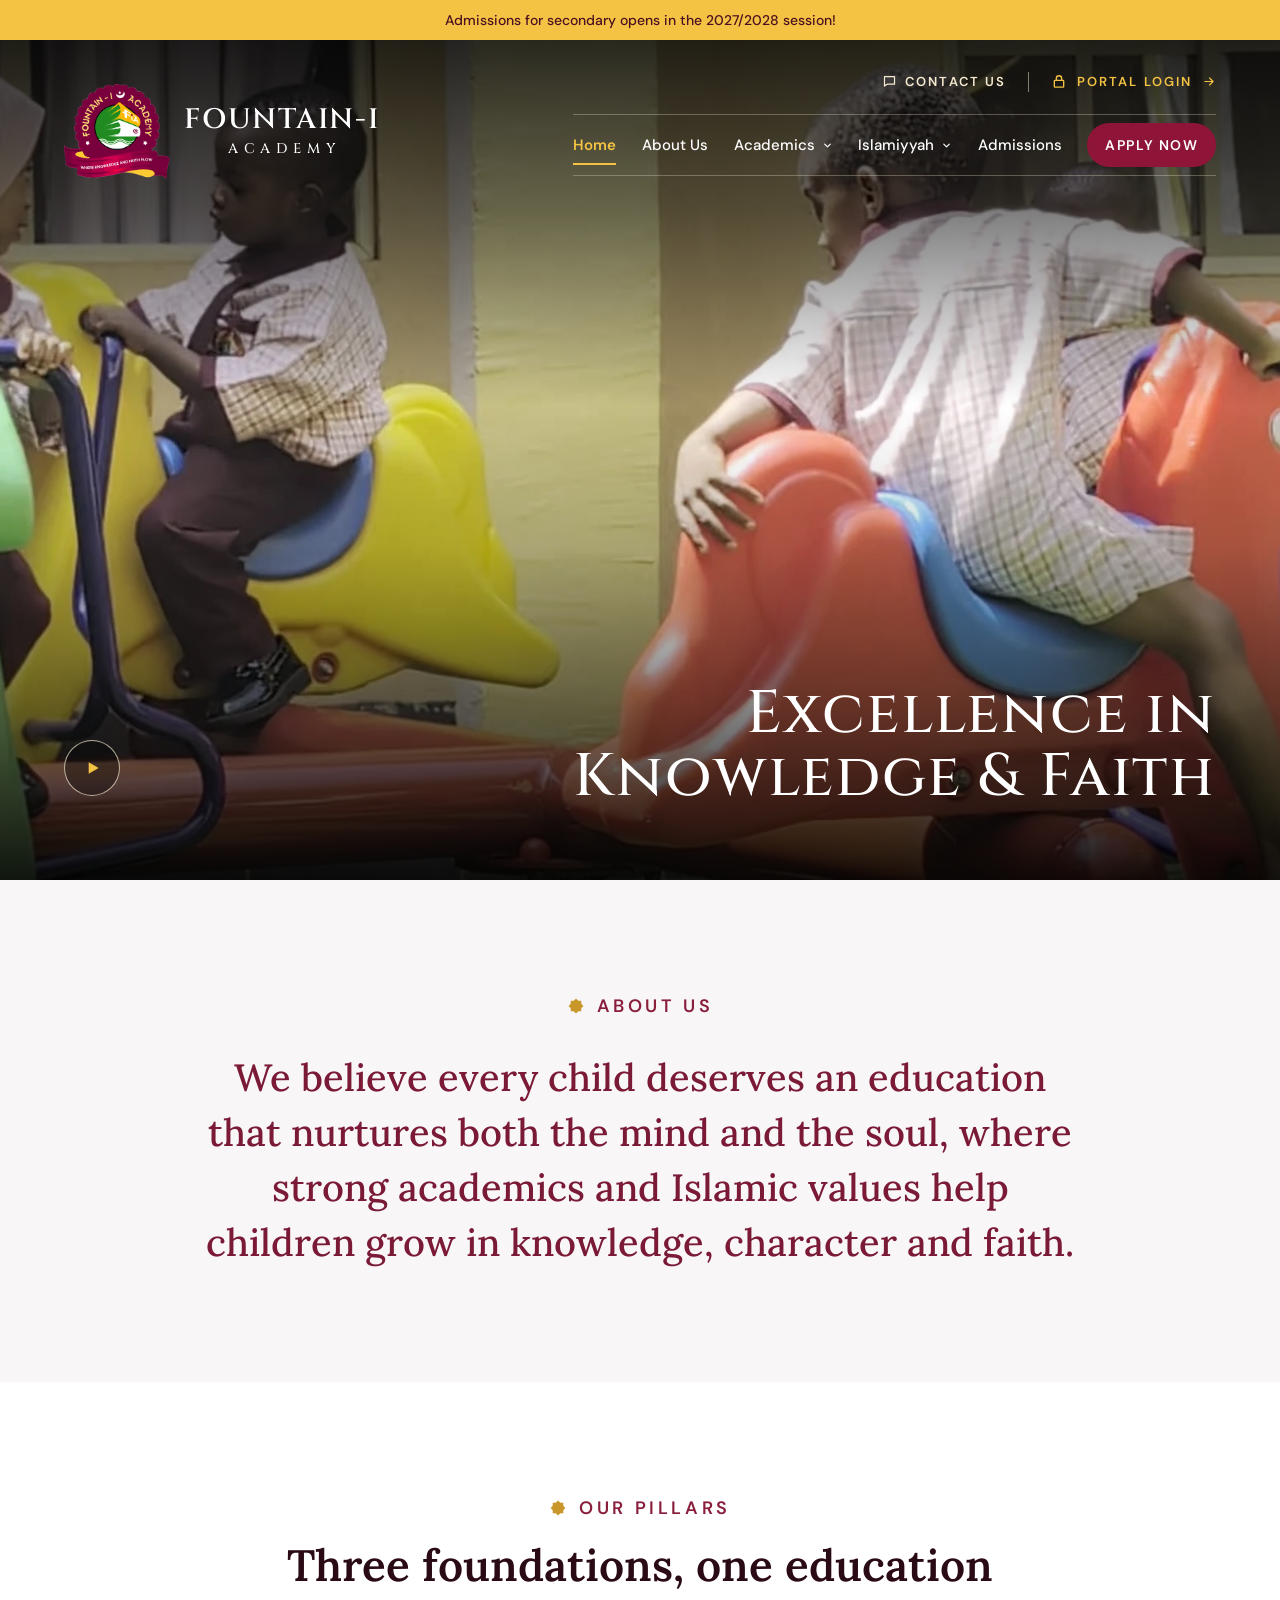
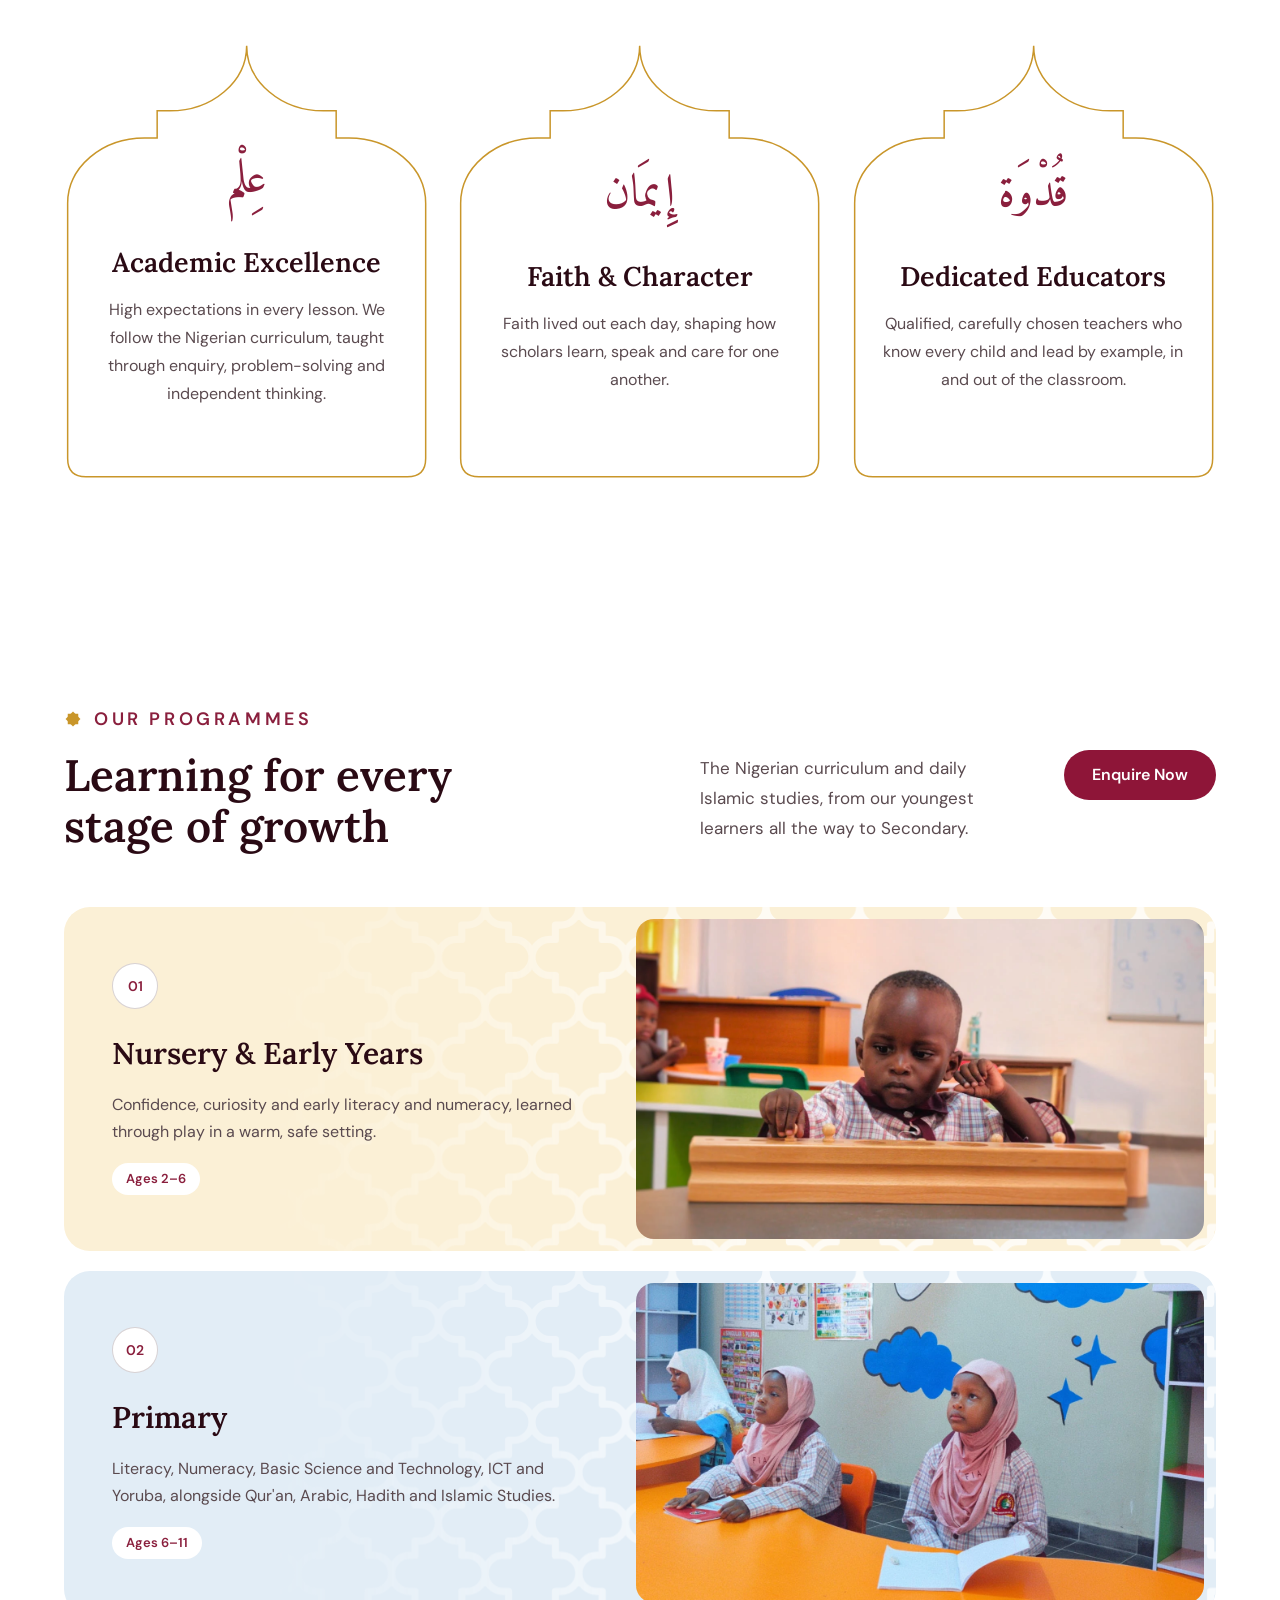
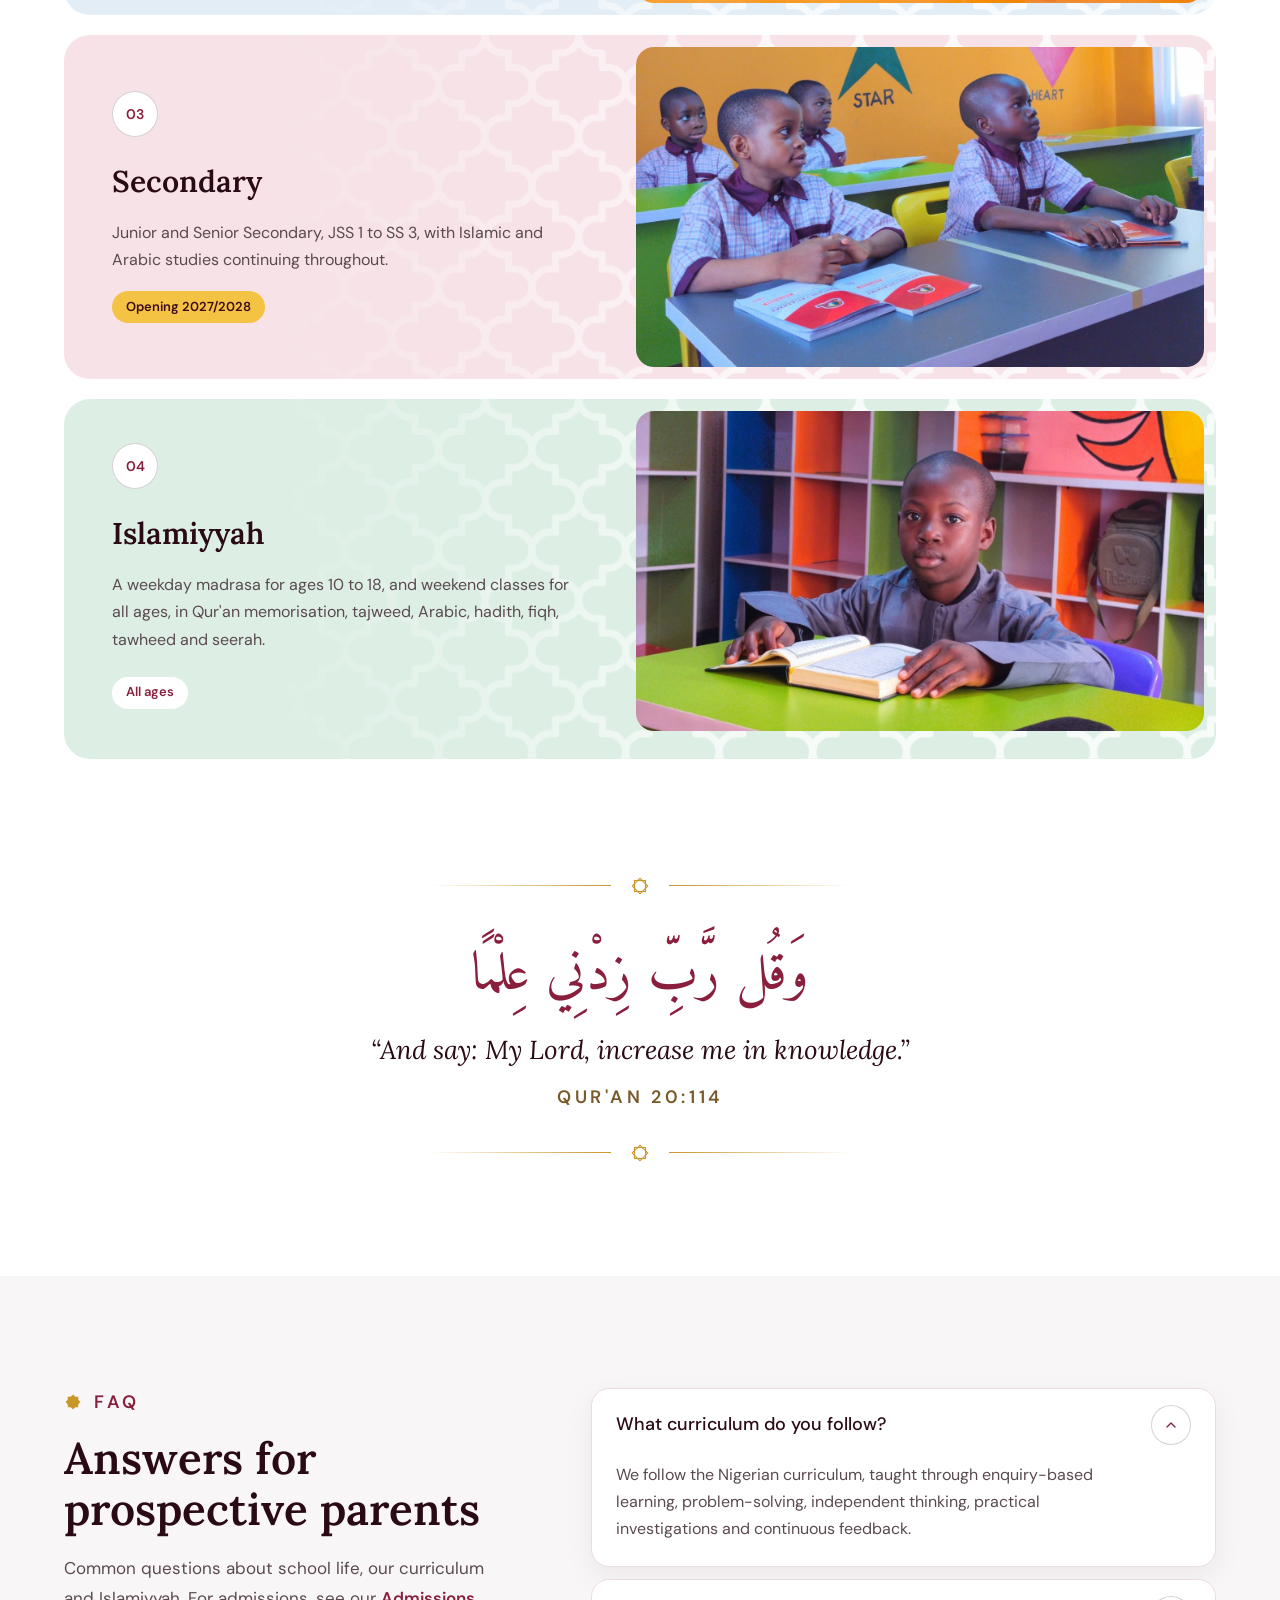
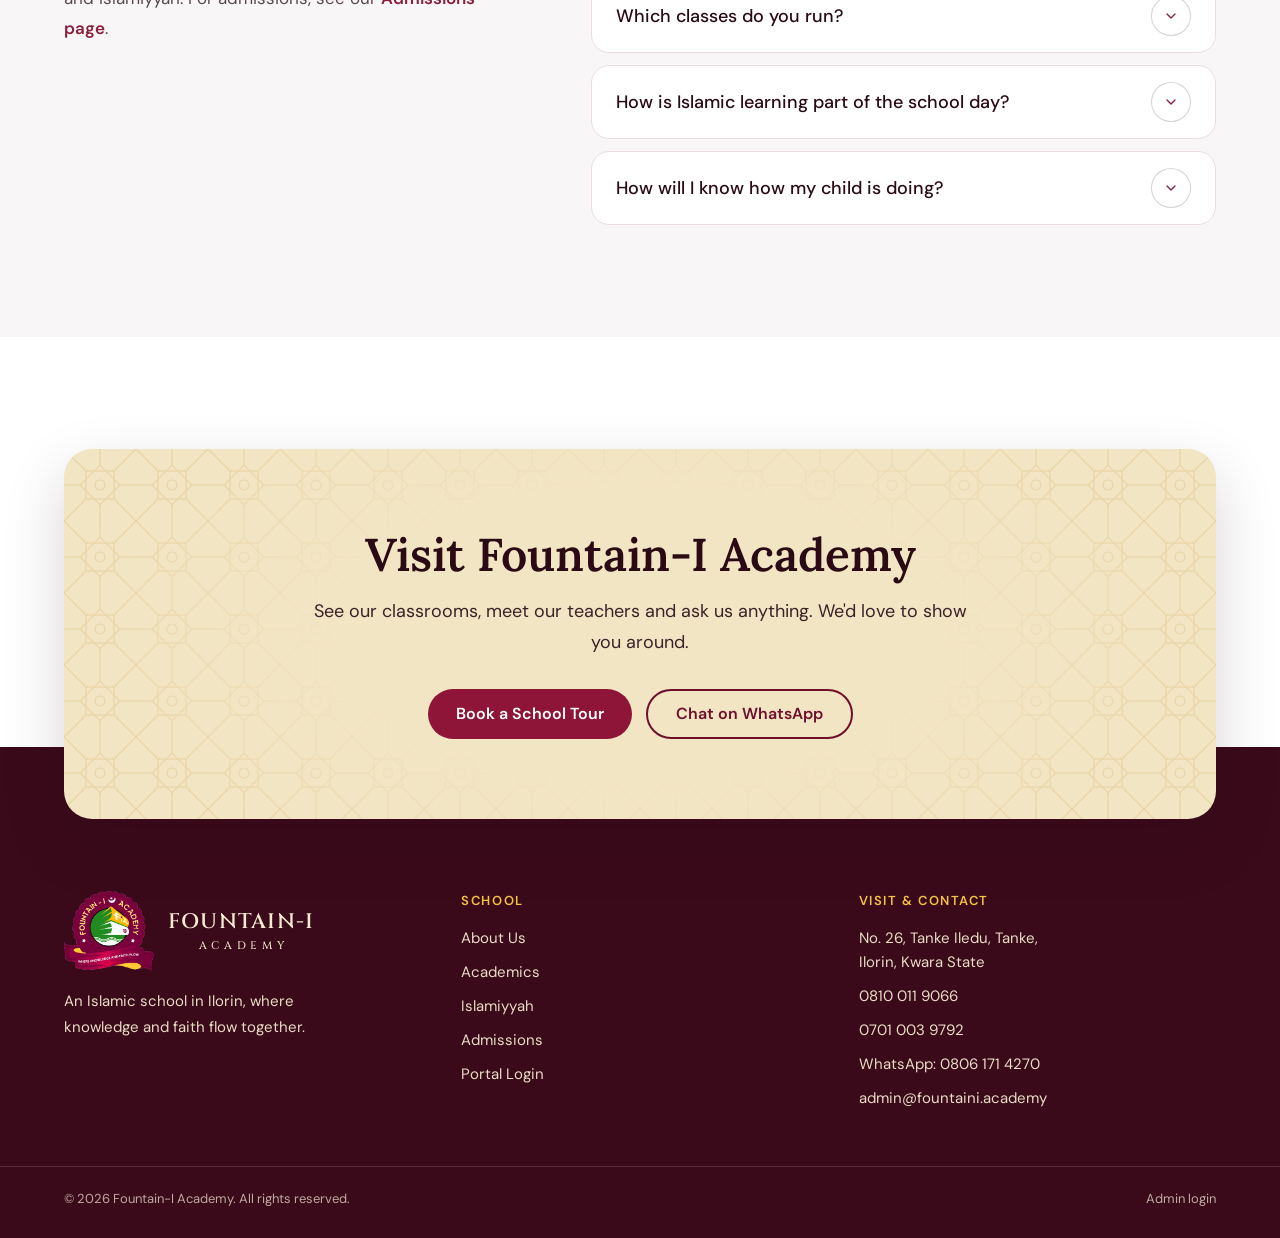
==== commit 05751ae7: "Add weekday madrasa fees and hide social links Fees use ₦30,000 for two uniforms, which makes the sc" ====
--- a/index.html
+++ b/index.html
@@ -279,14 +279,6 @@
 <a href="mailto:admin@fountaini.academy">admin@fountaini.academy</a>
 </div>
 </div>
-<div>
-<div style="color:#F4C343;font-weight:600;margin-bottom:14px;letter-spacing:.12em;text-transform:uppercase;font-size:13px">Follow us</div>
-<div style="display:flex;gap:12px">
-<a href="#" aria-label="Facebook" style="width:44px;height:44px;border:1px solid rgba(233,220,196,.4);border-radius:50%;display:flex;align-items:center;justify-content:center"><svg width="18" height="18" viewBox="0 0 24 24" fill="#F4C343"><path d="M14 8h3V4h-3c-2.8 0-4.5 1.9-4.5 4.6V11H7v4h2.5v7h4v-7h3l.5-4h-3.5V8.8c0-.5.3-.8.5-.8z"></path></svg></a>
-<a href="#" aria-label="Instagram" style="width:44px;height:44px;border:1px solid rgba(233,220,196,.4);border-radius:50%;display:flex;align-items:center;justify-content:center"><svg width="18" height="18" viewBox="0 0 24 24" fill="none" stroke="#F4C343" stroke-width="2.2"><rect x="3.5" y="3.5" width="17" height="17" rx="4"></rect><circle cx="12" cy="12" r="4"></circle><circle cx="17.2" cy="6.8" r="1" fill="#F4C343" stroke="none"></circle></svg></a>
-<a href="#" aria-label="YouTube" style="width:44px;height:44px;border:1px solid rgba(233,220,196,.4);border-radius:50%;display:flex;align-items:center;justify-content:center"><svg width="20" height="20" viewBox="0 0 24 24" fill="#F4C343"><path d="M22 8.2c-.2-1.6-1-2.6-2.6-2.8C17 5 12 5 12 5s-5 0-7.4.4C3 5.6 2.2 6.6 2 8.2 1.8 9.6 1.8 12 1.8 12s0 2.4.2 3.8c.2 1.6 1 2.6 2.6 2.8C7 19 12 19 12 19s5 0 7.4-.4c1.6-.2 2.4-1.2 2.6-2.8.2-1.4.2-3.8.2-3.8s0-2.4-.2-3.8zM10 15V9l5.2 3z"></path></svg></a>
-</div>
-</div>
 </div>
 <div class="fa-wrap" style="margin-top:56px;padding-top:22px;padding-bottom:28px;border-top:1px solid rgba(233,220,196,.18);display:flex;flex-wrap:wrap;justify-content:space-between;gap:12px;font-size:13px;color:#BFA9A0">
 <span>© 2026 Fountain-I Academy. All rights reserved.</span>
